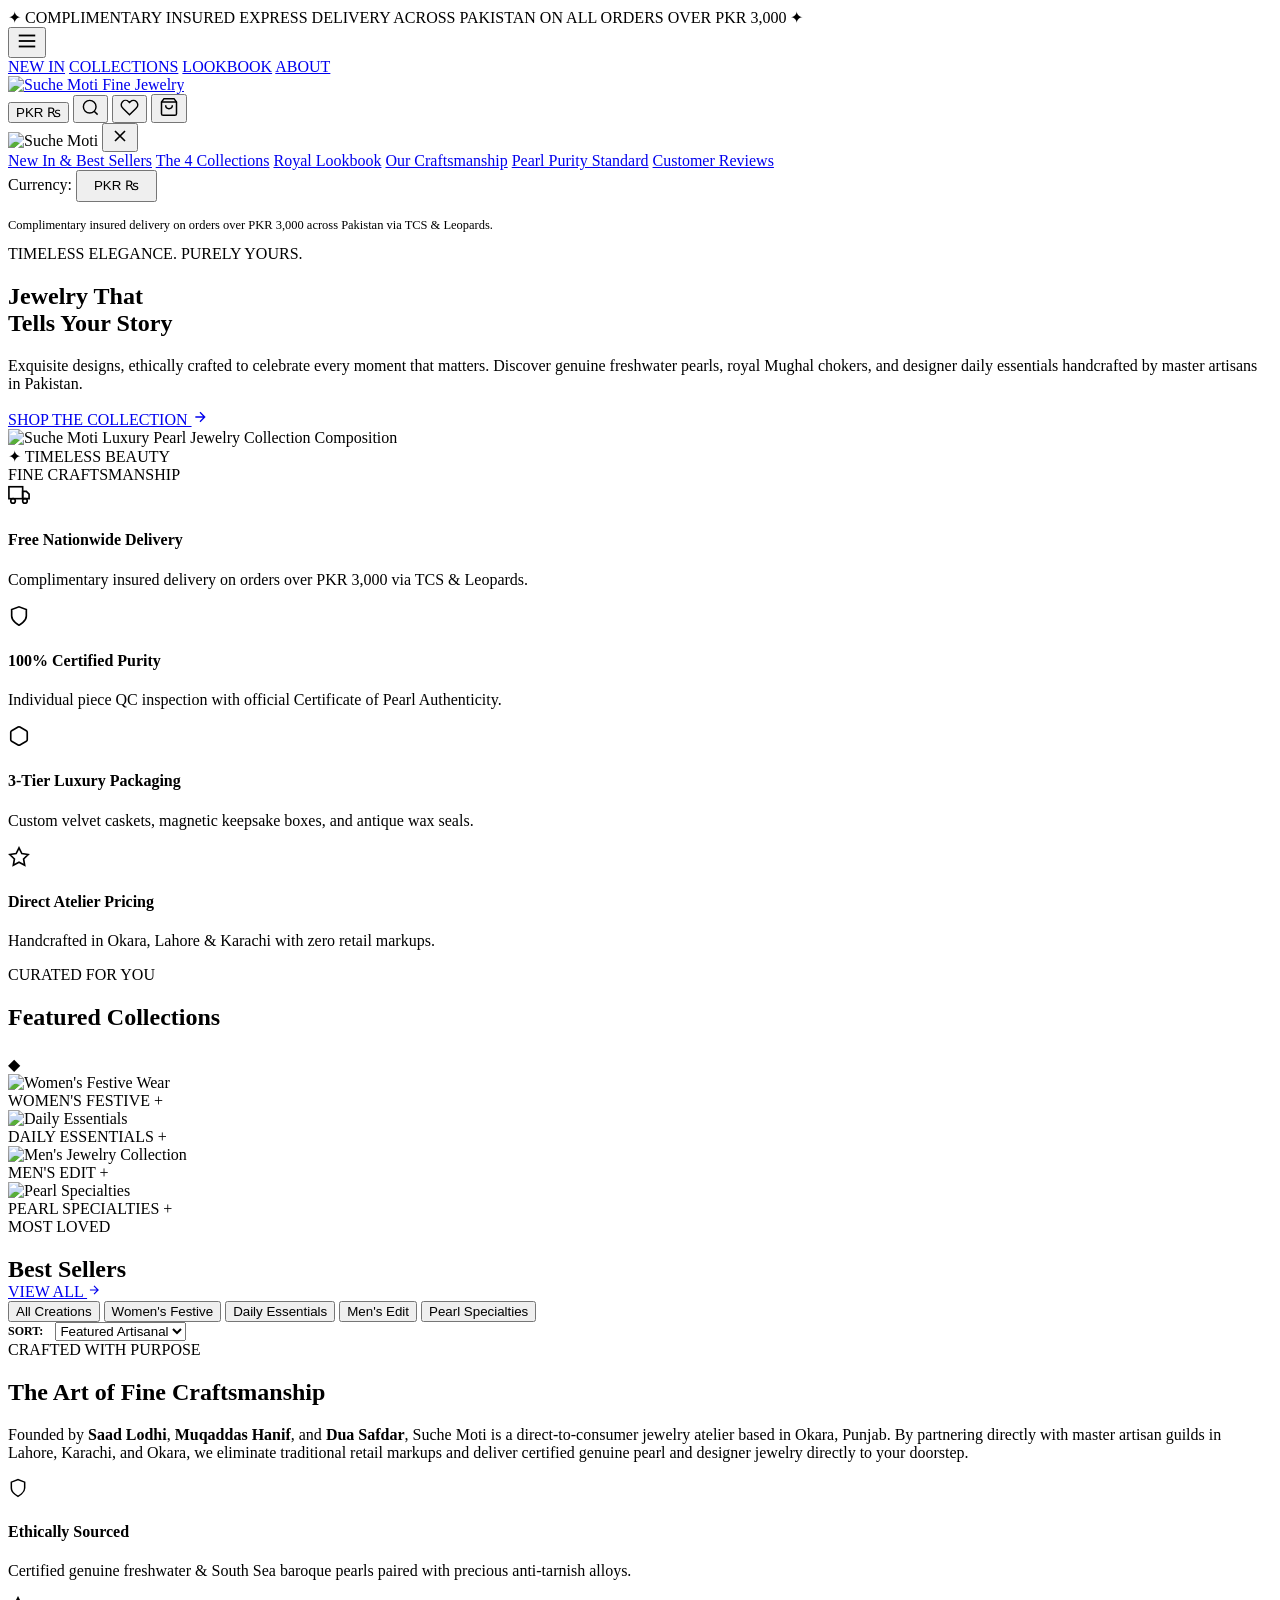
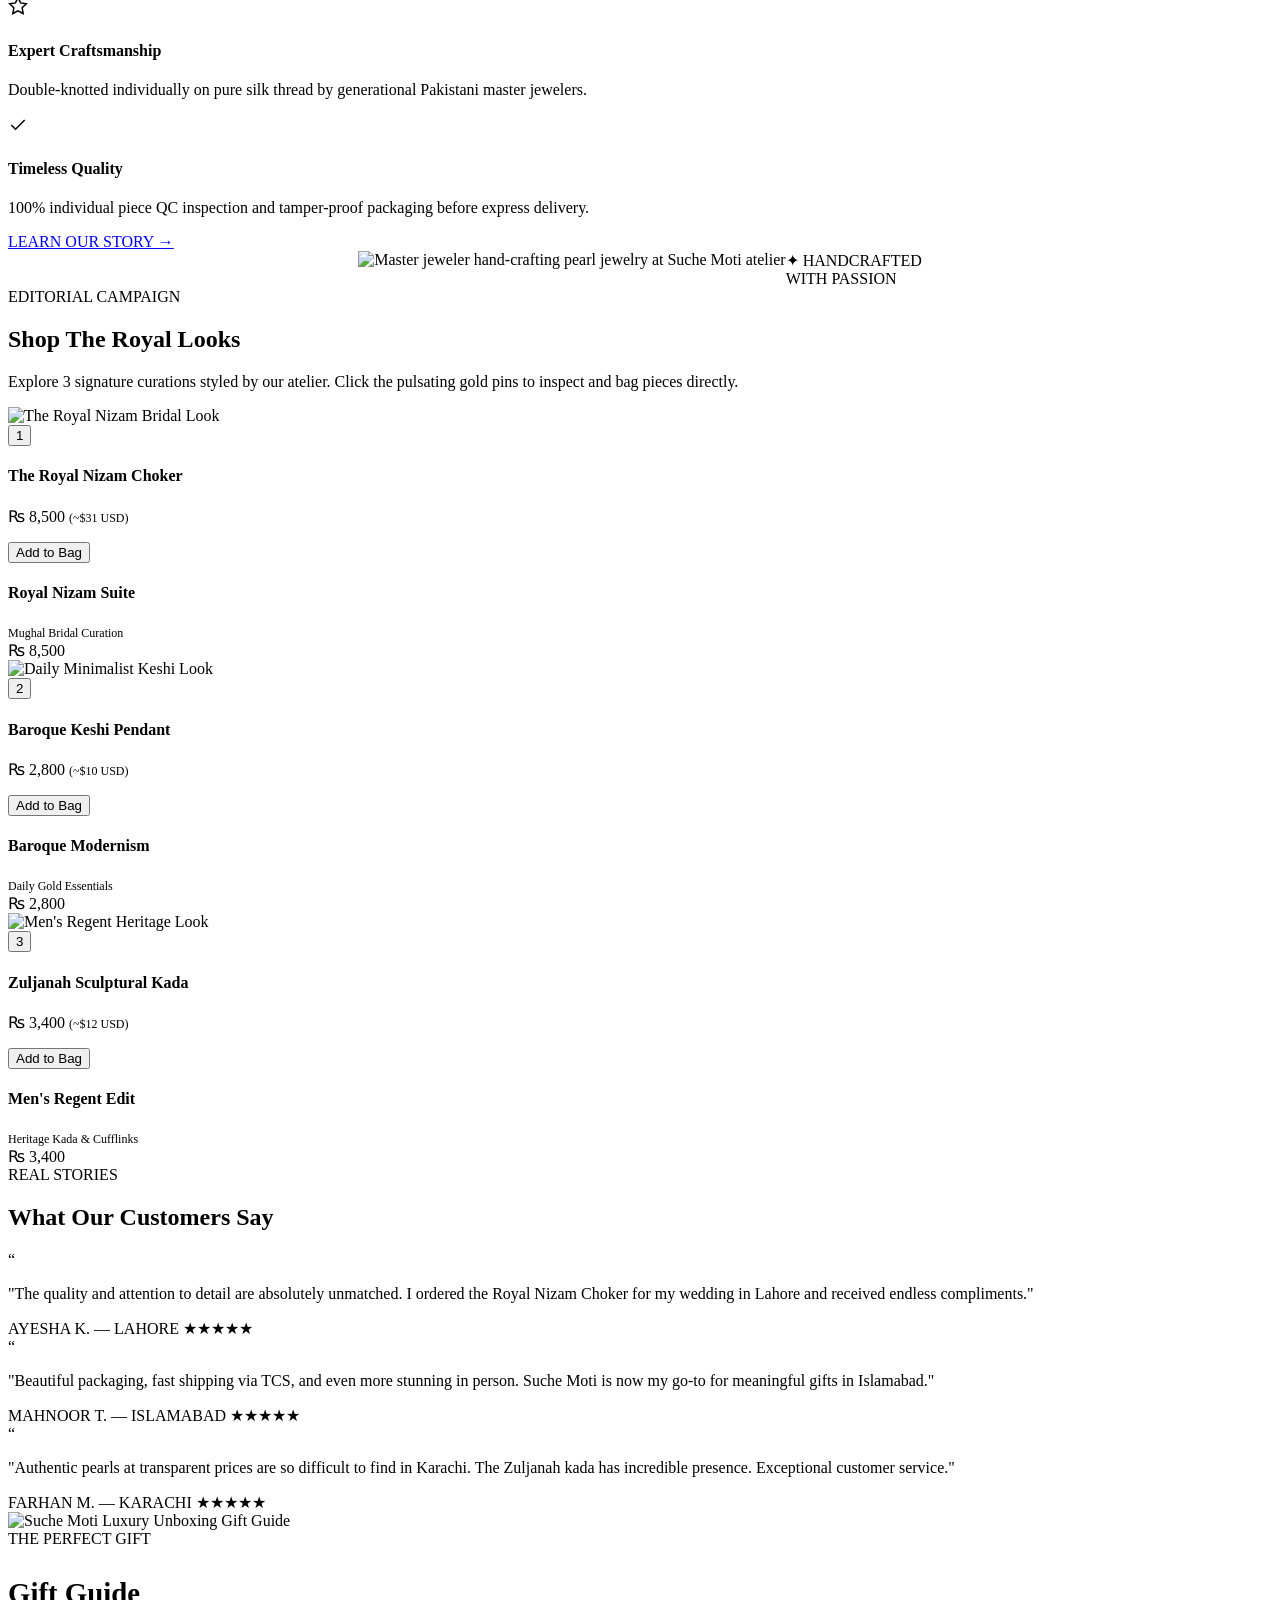
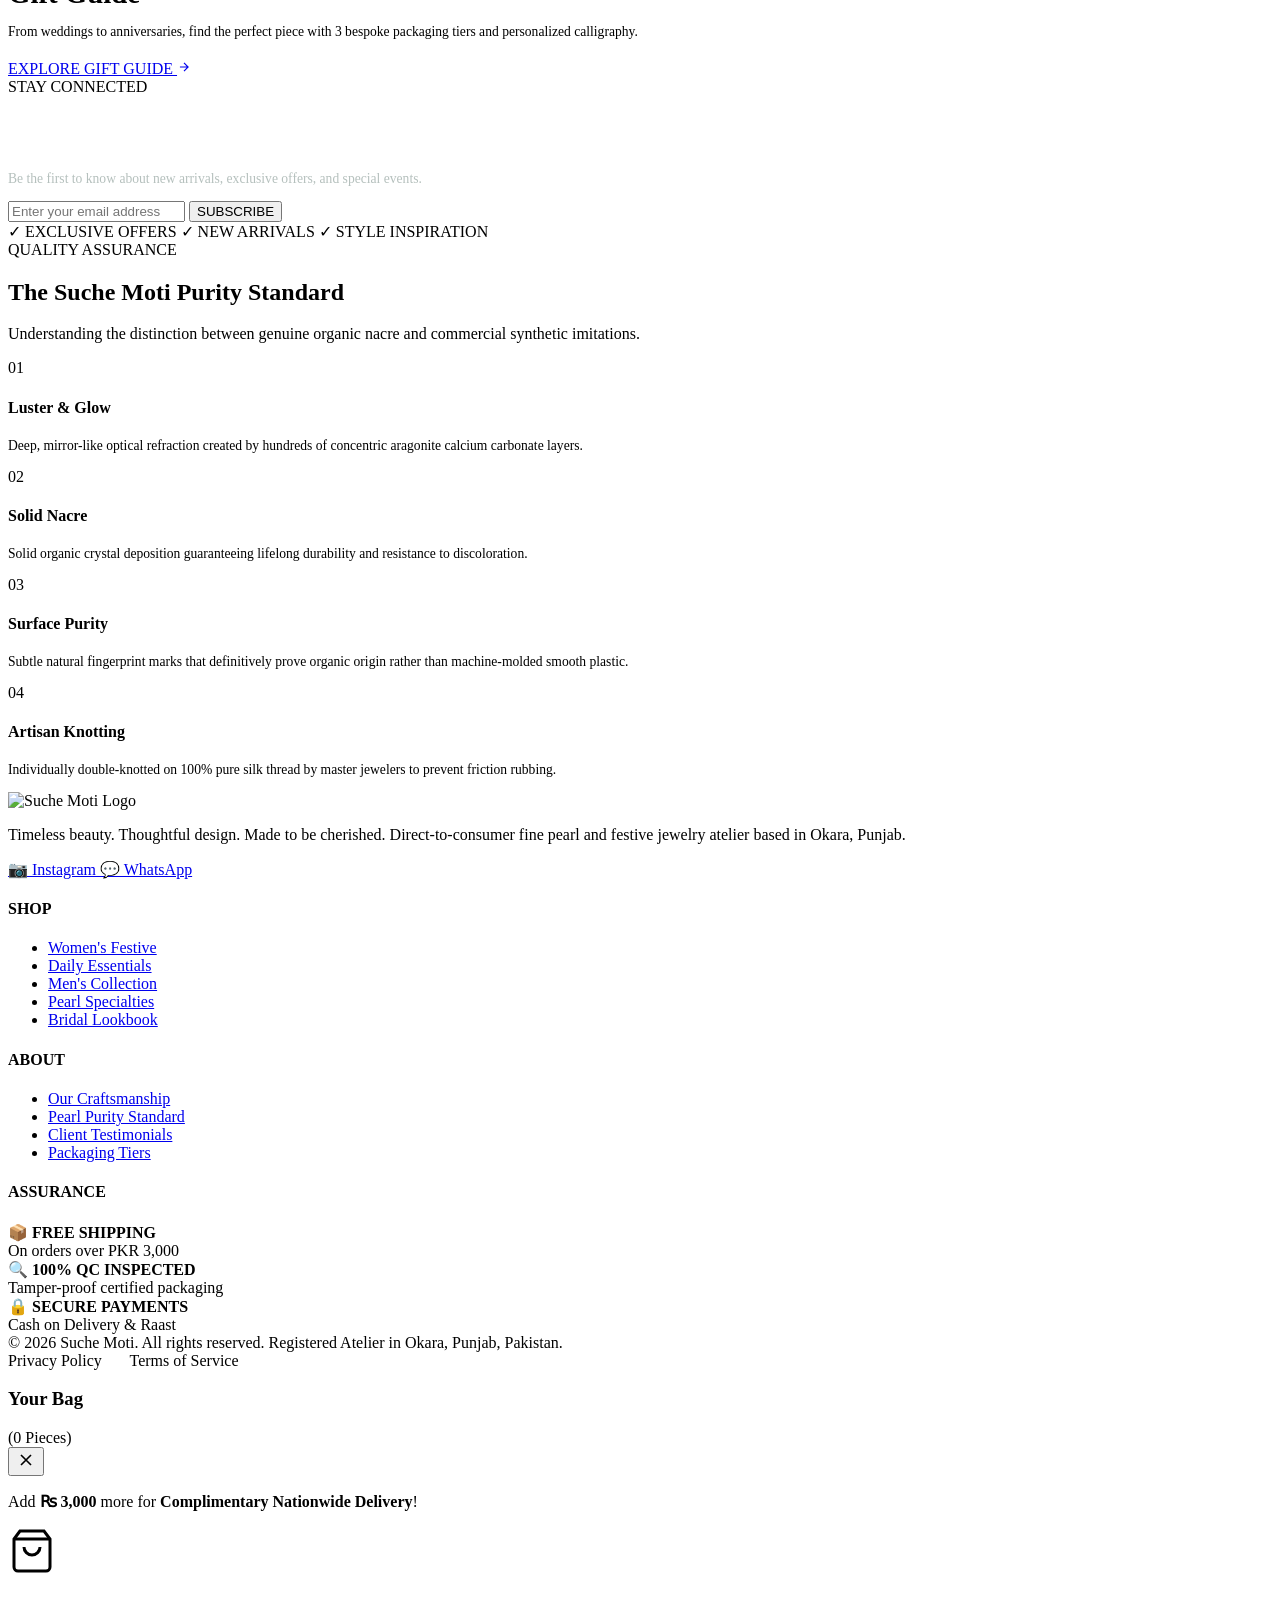
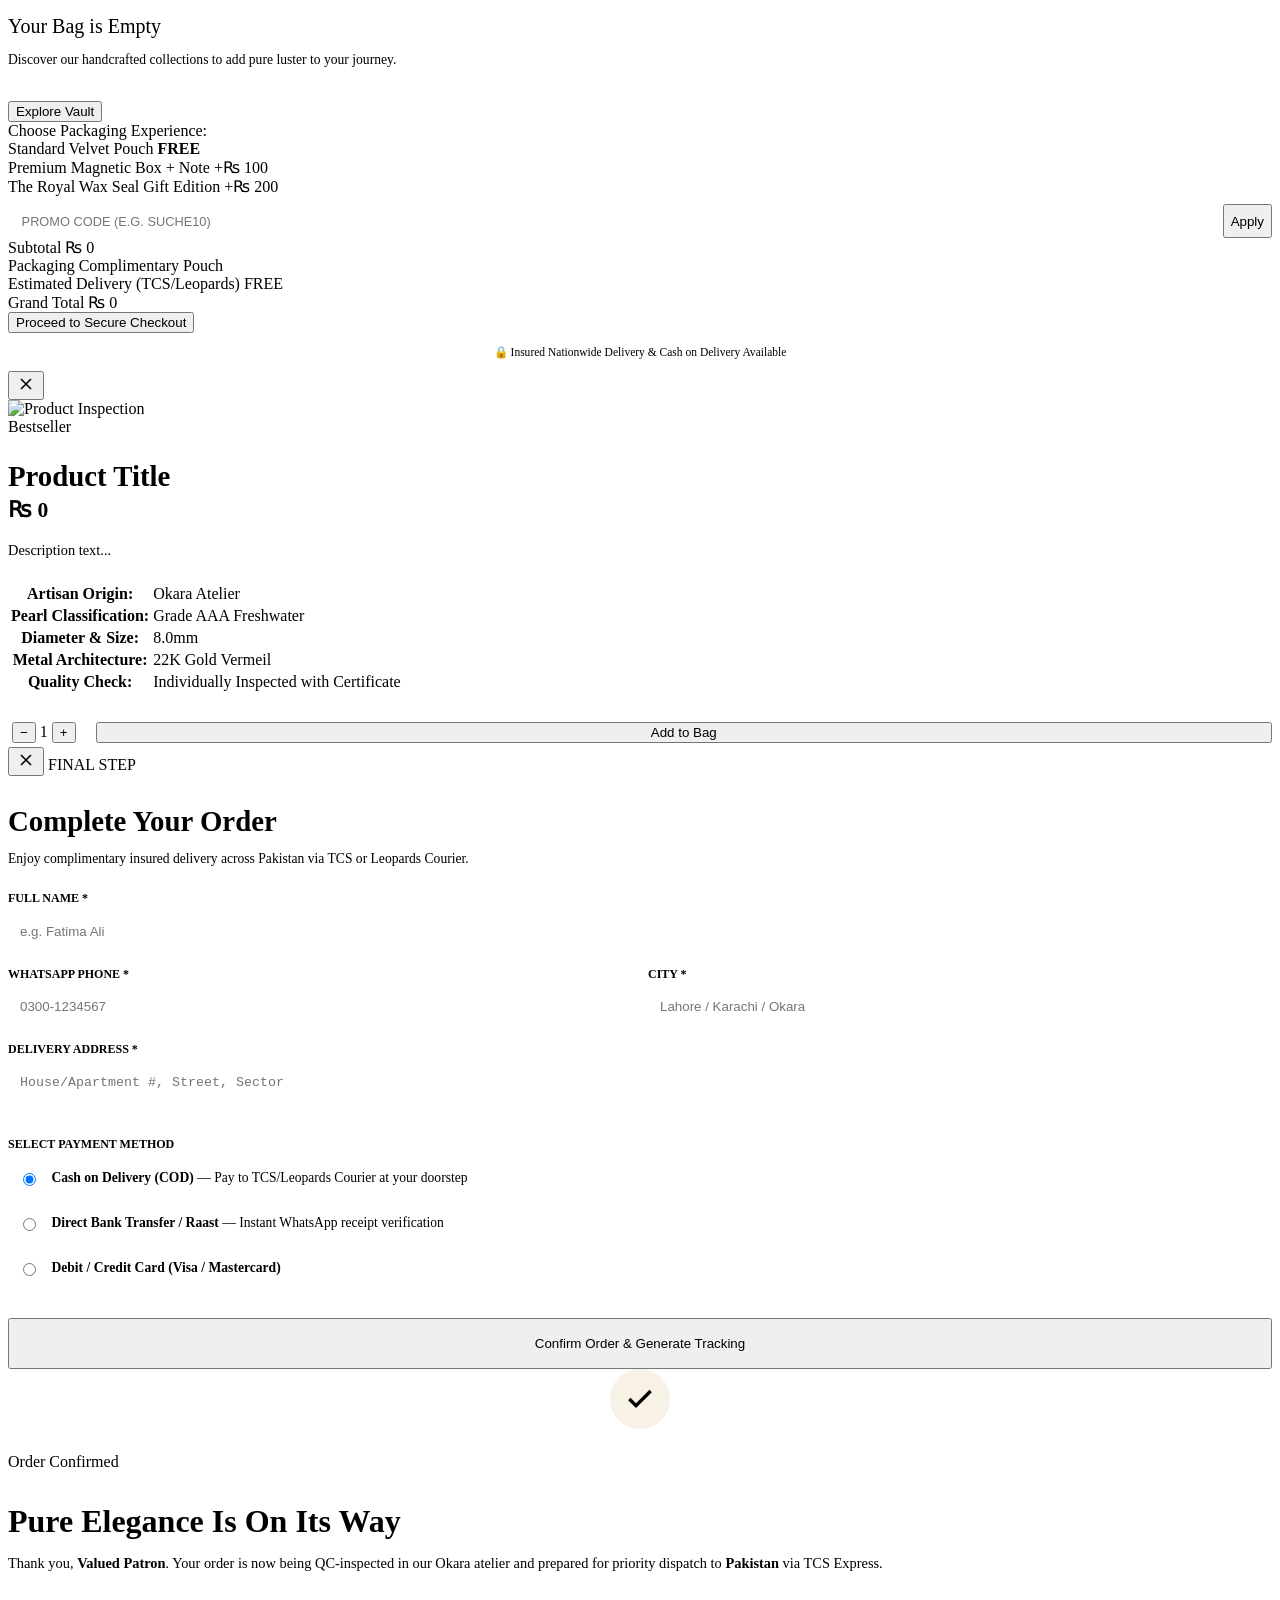
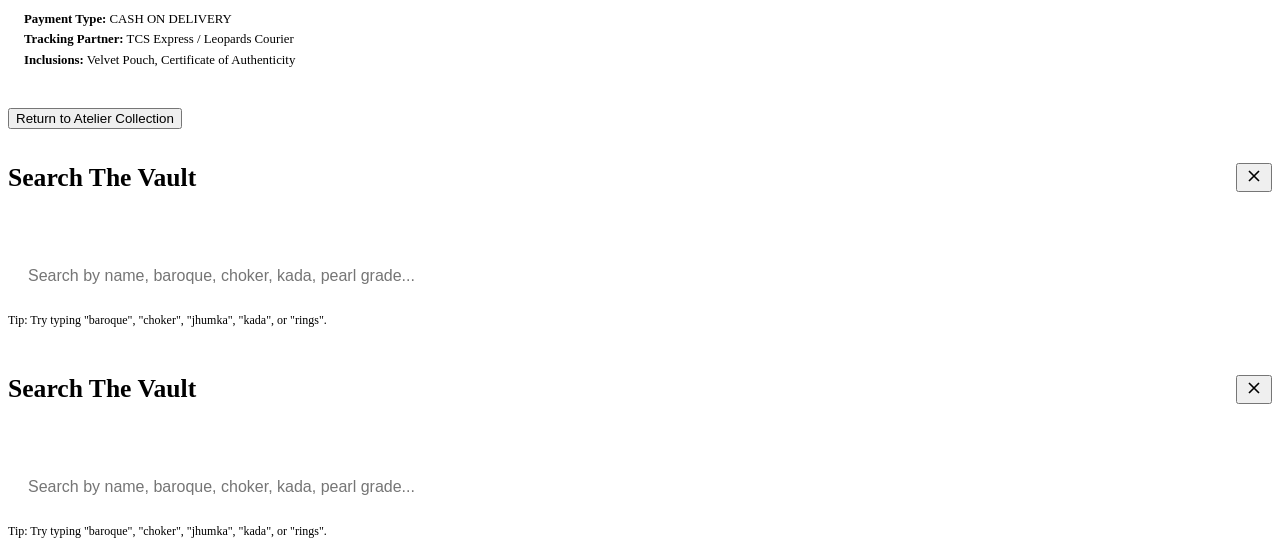
==== index.html @ 3fd2c54a "Add files via upload" ====
<!DOCTYPE html>
<html lang="en">
<head>
  <meta charset="UTF-8">
  <meta name="viewport" content="width=device-width, initial-scale=1.0">
  <title>Suche Moti — Timeless Elegance, Purely Yours | Luxury Pearl Jewelry Pakistan</title>
  
  <!-- SEO & Brand Metadata -->
  <meta name="description" content="Suche Moti is a premier Pakistani jewelry atelier bridging traditional artistry with modern digital luxury. Authentic baroque, freshwater, and South Sea pearls handcrafted in Okara, Lahore, and Karachi.">
  <meta name="keywords" content="Suche Moti, Pakistani jewelry, real pearls, freshwater pearl choker, baroque pearls, bridal jewelry Lahore, Karachi, Okara, men's kada, jhumkas">
  
  <!-- Open Graph Protocol -->
  <meta property="og:title" content="Suche Moti — Timeless Elegance, Purely Yours">
  <meta property="og:description" content="Authentic handcrafted pearl jewelry & festive wear from Pakistan. Discover royal chokers, baroque pendants, and bridal heirlooms.">
  <meta property="og:image" content="assets/images/hero.jpg">
  <meta property="og:type" content="website">

  <!-- Core Stylesheets (Version 3 Cache-Bust) -->
  <link rel="stylesheet" href="css/variables.css?v=3">
  <link rel="stylesheet" href="css/base.css?v=3">
  <link rel="stylesheet" href="css/animations.css?v=3">
  <link rel="stylesheet" href="css/components.css?v=3">
  <link rel="stylesheet" href="css/main.css?v=3">
</head>
<body>

  <!-- =========================================================================
       1. TOP ANNOUNCEMENT TICKER (Minimal & Centered, Matching Img 2)
       ========================================================================= -->
  <div class="top-ticker" role="region" aria-label="Announcement Bar">
    <div class="top-ticker-text">
      <span class="gold-bullet">✦</span>
      <span>COMPLIMENTARY INSURED EXPRESS DELIVERY ACROSS PAKISTAN ON ALL ORDERS OVER PKR 3,000</span>
      <span class="gold-bullet">✦</span>
    </div>
  </div>

  <!-- =========================================================================
       2. STICKY MINIMAL NAVIGATION (Matching Img 2 3-Column Centered Logo Layout)
       ========================================================================= -->
  <header class="site-header" id="site-header">
    <div class="container nav-container">
      
      <!-- Mobile Hamburger Button (Visible on mobile only) -->
      <button type="button" class="mobile-menu-toggle" id="mobile-menu-toggle" aria-label="Open Navigation Menu">
        <svg width="22" height="22" viewBox="0 0 24 24" fill="none" stroke="currentColor" stroke-width="2">
          <line x1="3" y1="6" x2="21" y2="6"/>
          <line x1="3" y1="12" x2="21" y2="12"/>
          <line x1="3" y1="18" x2="21" y2="18"/>
        </svg>
      </button>

      <!-- Left Navigation Links (Desktop) -->
      <nav class="nav-left-links" aria-label="Main Navigation">
        <a href="#bestsellers" class="nav-link">NEW IN</a>
        <a href="#featured-collections" class="nav-link">COLLECTIONS</a>
        <a href="#lookbook" class="nav-link">LOOKBOOK</a>
        <a href="#about-craftsmanship" class="nav-link">ABOUT</a>
      </nav>

      <!-- Center Official Brand Logo (From User Uploaded Asset) -->
      <a href="#hero" class="nav-center-logo" aria-label="Suche Moti Home">
        <img src="assets/images/logo-text.png" alt="Suche Moti Fine Jewelry" height="48">
      </a>

      <!-- Right Utility Actions -->
      <div class="nav-right-utilities">
        <!-- Currency Switcher Toggle -->
        <button type="button" class="currency-toggle-btn" id="currency-toggle" aria-label="Toggle currency">
          PKR ₨
        </button>

        <!-- Search Icon Trigger -->
        <button type="button" class="nav-icon-btn" id="search-trigger" aria-label="Search catalog">
          <svg width="19" height="19" viewBox="0 0 24 24" fill="none" stroke="currentColor" stroke-width="1.8">
            <circle cx="11" cy="11" r="8"/>
            <line x1="21" y1="21" x2="16.65" y2="16.65"/>
          </svg>
        </button>

        <!-- Wishlist Button -->
        <button type="button" class="nav-icon-btn" id="wishlist-nav-btn" aria-label="View Wishlist" onclick="document.getElementById('bestsellers').scrollIntoView();">
          <svg width="19" height="19" viewBox="0 0 24 24" fill="none" stroke="currentColor" stroke-width="1.8">
            <path d="M20.84 4.61a5.5 5.5 0 0 0-7.78 0L12 5.67l-1.06-1.06a5.5 5.5 0 0 0-7.78 7.78l1.06 1.06L12 21.23l7.78-7.78 1.06-1.06a5.5 5.5 0 0 0 0-7.78z"/>
          </svg>
          <span class="nav-badge-count wishlist-badge-count" style="display: none;">0</span>
        </button>

        <!-- Shopping Bag / Cart Drawer Button -->
        <button type="button" class="nav-icon-btn" data-action="open-cart" aria-label="Open Shopping Bag">
          <svg width="20" height="20" viewBox="0 0 24 24" fill="none" stroke="currentColor" stroke-width="1.8">
            <path d="M6 2L3 6v14a2 2 0 0 0 2 2h14a2 2 0 0 0 2-2V6l-3-4z"/>
            <line x1="3" y1="6" x2="21" y2="6"/>
            <path d="M16 10a4 4 0 0 1-8 0"/>
          </svg>
          <span class="nav-badge-count cart-badge-count" style="display: none;">0</span>
        </button>
      </div>

    </div>
  </header>

  <!-- Mobile Navigation Drawer -->
  <div class="mobile-nav-backdrop" id="mobile-nav-backdrop"></div>
  <aside class="mobile-nav-drawer" id="mobile-nav-drawer" role="dialog" aria-label="Navigation Menu">
    <div class="mobile-nav-header">
      <img src="assets/images/logo-text.png" alt="Suche Moti" height="34">
      <button type="button" class="mobile-nav-close" id="mobile-nav-close" aria-label="Close menu">
        <svg width="20" height="20" viewBox="0 0 24 24" fill="none" stroke="currentColor" stroke-width="2"><path d="M18 6L6 18M6 6l12 12"/></svg>
      </button>
    </div>
    <div class="mobile-nav-body">
      <nav class="mobile-nav-links">
        <a href="#bestsellers" class="mobile-link">New In & Best Sellers</a>
        <a href="#featured-collections" class="mobile-link">The 4 Collections</a>
        <a href="#lookbook" class="mobile-link">Royal Lookbook</a>
        <a href="#about-craftsmanship" class="mobile-link">Our Craftsmanship</a>
        <a href="#purity-guide" class="mobile-link">Pearl Purity Standard</a>
        <a href="#testimonials" class="mobile-link">Customer Reviews</a>
      </nav>
      <div class="mobile-nav-footer">
        <div class="mobile-currency-row">
          <span>Currency:</span>
          <button type="button" class="currency-toggle-btn" id="mobile-currency-btn" style="padding: 0.4rem 1rem;">PKR ₨</button>
        </div>
        <p style="font-size: 0.78rem; color: var(--color-slate-400); margin-top: 1rem;">
          Complimentary insured delivery on orders over PKR 3,000 across Pakistan via TCS & Leopards.
        </p>
      </div>
    </div>
  </aside>

  <!-- =========================================================================
       3. HAUTE COUTURE HERO SECTION (Matching Img 2 Layout Exactly)
       ========================================================================= -->
  <main id="main-content">
    <section class="hero-section" id="hero">
      <div class="hero-bg-curve"></div>
      <div class="container">
        <div class="hero-grid">
          
          <!-- Hero Left Column -->
          <div class="hero-content-col reveal-item">
            <span class="hero-eyebrow">TIMELESS ELEGANCE. PURELY YOURS.</span>
            <h1 class="hero-title">
              Jewelry That<br>
              <strong>Tells Your Story</strong>
            </h1>
            <p class="hero-desc">
              Exquisite designs, ethically crafted to celebrate every moment that matters. Discover genuine freshwater pearls, royal Mughal chokers, and designer daily essentials handcrafted by master artisans in Pakistan.
            </p>
            <div>
              <a href="#featured-collections" class="btn-hero-dark">
                SHOP THE COLLECTION
                <svg width="16" height="16" viewBox="0 0 24 24" fill="none" stroke="currentColor" stroke-width="2"><path d="M5 12h14M12 5l7 7-7 7"/></svg>
              </a>
            </div>
          </div>

          <!-- Hero Right Column: Arched Image Frame + Floating Seal Stamp (Matching Img 2) -->
          <div class="hero-media-wrap reveal-item">
            <div class="hero-arch-frame luster-sheen-target">
              <img src="assets/images/hero_jewelry.jpg" alt="Suche Moti Luxury Pearl Jewelry Collection Composition" fetchpriority="high">
            </div>

            <!-- Floating Stamp Seal -->
            <div class="hero-stamp-seal float-motion">
              <span class="seal-icon">✦</span>
              <span class="seal-text">TIMELESS BEAUTY<br>FINE CRAFTSMANSHIP</span>
            </div>
          </div>

        </div>
      </div>
    </section>

    <!-- =========================================================================
         4. BRAND TRUST & ASSURANCE MATRIX (Premium Boxed Cards as Requested in #2!)
         ========================================================================= -->
    <section class="trust-matrix-section" aria-label="Brand Guarantees">
      <div class="container">
        <div class="trust-boxes-grid">
          
          <div class="trust-box-card reveal-item">
            <div class="trust-box-icon-wrap">
              <svg width="22" height="22" viewBox="0 0 24 24" fill="none" stroke="currentColor" stroke-width="1.8"><rect x="1" y="3" width="15" height="13"/><polygon points="16 8 20 8 23 11 23 16 16 16 16 8"/><circle cx="5.5" cy="18.5" r="2.5"/><circle cx="18.5" cy="18.5" r="2.5"/></svg>
            </div>
            <div>
              <h4 class="trust-box-title">Free Nationwide Delivery</h4>
              <p class="trust-box-desc">Complimentary insured delivery on orders over PKR 3,000 via TCS & Leopards.</p>
            </div>
          </div>

          <div class="trust-box-card reveal-item">
            <div class="trust-box-icon-wrap">
              <svg width="22" height="22" viewBox="0 0 24 24" fill="none" stroke="currentColor" stroke-width="1.8"><path d="M12 22s8-4 8-10V5l-8-3-8 3v7c0 6 8 10 8 10z"/></svg>
            </div>
            <div>
              <h4 class="trust-box-title">100% Certified Purity</h4>
              <p class="trust-box-desc">Individual piece QC inspection with official Certificate of Pearl Authenticity.</p>
            </div>
          </div>

          <div class="trust-box-card reveal-item">
            <div class="trust-box-icon-wrap">
              <svg width="22" height="22" viewBox="0 0 24 24" fill="none" stroke="currentColor" stroke-width="1.8"><path d="M21 16V8a2 2 0 0 0-1-1.73l-7-4a2 2 0 0 0-2 0l-7 4A2 2 0 0 0 3 8v8a2 2 0 0 0 1 1.73l7 4a2 2 0 0 0 2 0l7-4A2 2 0 0 0 21 16z"/></svg>
            </div>
            <div>
              <h4 class="trust-box-title">3-Tier Luxury Packaging</h4>
              <p class="trust-box-desc">Custom velvet caskets, magnetic keepsake boxes, and antique wax seals.</p>
            </div>
          </div>

          <div class="trust-box-card reveal-item">
            <div class="trust-box-icon-wrap">
              <svg width="22" height="22" viewBox="0 0 24 24" fill="none" stroke="currentColor" stroke-width="1.8"><polygon points="12 2 15.09 8.26 22 9.27 17 14.14 18.18 21.02 12 17.77 5.82 21.02 7 14.14 2 9.27 8.91 8.26 12 2"/></svg>
            </div>
            <div>
              <h4 class="trust-box-title">Direct Atelier Pricing</h4>
              <p class="trust-box-desc">Handcrafted in Okara, Lahore & Karachi with zero retail markups.</p>
            </div>
          </div>

        </div>
      </div>
    </section>

    <!-- =========================================================================
         5. FEATURED COLLECTIONS (Matching Img 2 Arched Cards with Bottom Dark Pills)
         ========================================================================= -->
    <section class="featured-collections-section" id="featured-collections">
      <div class="container">
        
        <div class="section-header reveal-item" style="margin-bottom: 1.5rem;">
          <span class="section-eyebrow">CURATED FOR YOU</span>
          <h2 class="section-title">Featured Collections</h2>
        </div>

        <div class="section-diamond-divider">
          <span class="diamond-icon">◆</span>
        </div>

        <div class="arched-collections-grid">
          
          <!-- Collection 1: Women's Festive -->
          <div class="arched-collection-card reveal-item" onclick="document.querySelector('[data-category=\'festive\']')?.click(); document.getElementById('bestsellers').scrollIntoView();">
            <div class="arched-card-media luster-sheen-target">
              <img src="assets/images/collection_festive.jpg" alt="Women's Festive Wear" loading="lazy">
            </div>
            <div class="arched-card-label-bar">
              <span>WOMEN'S FESTIVE</span>
              <span>+</span>
            </div>
          </div>

          <!-- Collection 2: Daily Essentials -->
          <div class="arched-collection-card reveal-item" onclick="document.querySelector('[data-category=\'daily\']')?.click(); document.getElementById('bestsellers').scrollIntoView();">
            <div class="arched-card-media luster-sheen-target">
              <img src="assets/images/collection_daily.jpg" alt="Daily Essentials" loading="lazy">
            </div>
            <div class="arched-card-label-bar">
              <span>DAILY ESSENTIALS</span>
              <span>+</span>
            </div>
          </div>

          <!-- Collection 3: Men's Collection -->
          <div class="arched-collection-card reveal-item" onclick="document.querySelector('[data-category=\'mens\']')?.click(); document.getElementById('bestsellers').scrollIntoView();">
            <div class="arched-card-media luster-sheen-target">
              <img src="assets/images/collection_mens.jpg" alt="Men's Jewelry Collection" loading="lazy">
            </div>
            <div class="arched-card-label-bar">
              <span>MEN'S EDIT</span>
              <span>+</span>
            </div>
          </div>

          <!-- Collection 4: Pearl Specialties -->
          <div class="arched-collection-card reveal-item" onclick="document.querySelector('[data-category=\'pearls\']')?.click(); document.getElementById('bestsellers').scrollIntoView();">
            <div class="arched-card-media luster-sheen-target">
              <img src="assets/images/collection_pearls.jpg" alt="Pearl Specialties" loading="lazy">
            </div>
            <div class="arched-card-label-bar">
              <span>PEARL SPECIALTIES</span>
              <span>+</span>
            </div>
          </div>

        </div>

      </div>
    </section>

    <!-- =========================================================================
         6. BEST SELLERS / PRODUCT CATALOG (3 IN A ROW AS REQUESTED IN DIRECTIVE #1)
         ========================================================================= -->
    <section class="bestsellers-section" id="bestsellers">
      <div class="container">
        
        <div class="bestsellers-header-row reveal-item">
          <div>
            <span class="section-eyebrow" style="margin-bottom: 0.35rem;">MOST LOVED</span>
            <h2 class="section-title" style="margin-bottom: 0;">Best Sellers</h2>
          </div>
          <a href="#bestsellers" class="view-all-link" onclick="document.querySelector('[data-category=\'all\']')?.click();">
            VIEW ALL
            <svg width="14" height="14" viewBox="0 0 24 24" fill="none" stroke="currentColor" stroke-width="2"><path d="M5 12h14M12 5l7 7-7 7"/></svg>
          </a>
        </div>

        <!-- Filter Pills Bar & Sorting -->
        <div class="catalog-controls reveal-item">
          <div class="filter-pills" role="tablist" aria-label="Product categories">
            <button type="button" class="filter-pill active" data-category="all" role="tab">All Creations</button>
            <button type="button" class="filter-pill" data-category="festive" role="tab">Women's Festive</button>
            <button type="button" class="filter-pill" data-category="daily" role="tab">Daily Essentials</button>
            <button type="button" class="filter-pill" data-category="mens" role="tab">Men's Edit</button>
            <button type="button" class="filter-pill" data-category="pearls" role="tab">Pearl Specialties</button>
          </div>

          <div style="display: flex; align-items: center; gap: 0.75rem;">
            <label for="catalog-sort" style="font-size: 0.75rem; text-transform: uppercase; font-weight: 600; color: var(--color-slate-400);">Sort:</label>
            <select id="catalog-sort" class="sort-select" aria-label="Sort products">
              <option value="featured">Featured Artisanal</option>
              <option value="price-low">Price: Low to High</option>
              <option value="price-high">Price: High to Low</option>
              <option value="new">Newest Additions</option>
            </select>
          </div>
        </div>

        <!-- Products Grid (3 IN A ROW - Small & Perfectly Proportioned via js/app.js) -->
        <div class="products-grid" id="products-grid">
          <!-- Injected via JavaScript -->
        </div>

      </div>
    </section>

    <!-- =========================================================================
         7. THE ART OF FINE CRAFTSMANSHIP / ABOUT SECTION (POINTS IN PREMIUM BOXES AS IN #2!)
         ========================================================================= -->
    <section class="craftsmanship-section" id="about-craftsmanship">
      <div class="container">
        
        <div class="craftsmanship-grid">
          
          <!-- Left Column: Story & 3 Points in Luxury Boxed Cards -->
          <div class="reveal-item">
            <span class="craftsmanship-eyebrow">CRAFTED WITH PURPOSE</span>
            <h2 class="craftsmanship-title">The Art of Fine Craftsmanship</h2>
            <p class="craftsmanship-desc">
              Founded by <strong>Saad Lodhi</strong>, <strong>Muqaddas Hanif</strong>, and <strong>Dua Safdar</strong>, Suche Moti is a direct-to-consumer jewelry atelier based in Okara, Punjab. By partnering directly with master artisan guilds in Lahore, Karachi, and Okara, we eliminate traditional retail markups and deliver certified genuine pearl and designer jewelry directly to your doorstep.
            </p>

            <!-- 3 POINTS IN PREMIUM BOXED CARDS -->
            <div class="craftsmanship-boxes-row">
              <div class="craftsmanship-box-card">
                <div class="craftsmanship-box-icon">
                  <svg width="20" height="20" viewBox="0 0 24 24" fill="none" stroke="currentColor" stroke-width="1.8"><path d="M12 22s8-4 8-10V5l-8-3-8 3v7c0 6 8 10 8 10z"/></svg>
                </div>
                <h4 class="craftsmanship-box-title">Ethically Sourced</h4>
                <p class="craftsmanship-box-desc">Certified genuine freshwater & South Sea baroque pearls paired with precious anti-tarnish alloys.</p>
              </div>

              <div class="craftsmanship-box-card">
                <div class="craftsmanship-box-icon">
                  <svg width="20" height="20" viewBox="0 0 24 24" fill="none" stroke="currentColor" stroke-width="1.8"><polygon points="12 2 15.09 8.26 22 9.27 17 14.14 18.18 21.02 12 17.77 5.82 21.02 7 14.14 2 9.27 8.91 8.26 12 2"/></svg>
                </div>
                <h4 class="craftsmanship-box-title">Expert Craftsmanship</h4>
                <p class="craftsmanship-box-desc">Double-knotted individually on pure silk thread by generational Pakistani master jewelers.</p>
              </div>

              <div class="craftsmanship-box-card">
                <div class="craftsmanship-box-icon">
                  <svg width="20" height="20" viewBox="0 0 24 24" fill="none" stroke="currentColor" stroke-width="1.8"><polyline points="20 6 9 17 4 12"/></svg>
                </div>
                <h4 class="craftsmanship-box-title">Timeless Quality</h4>
                <p class="craftsmanship-box-desc">100% individual piece QC inspection and tamper-proof packaging before express delivery.</p>
              </div>
            </div>

            <a href="#purity-guide" class="btn btn-gold btn-sm">LEARN OUR STORY &rarr;</a>
          </div>

          <!-- Right Column: Circular Artisan Photo Frame + Seal Stamp (Matching Img 2) -->
          <div class="reveal-item" style="position: relative; display: flex; justify-content: center;">
            <div class="craftsmanship-media-frame">
              <img src="assets/images/collection_pearls.jpg" alt="Master jeweler hand-crafting pearl jewelry at Suche Moti atelier">
            </div>

            <div class="craftsmanship-seal-stamp float-motion">
              <span>✦</span>
              <span>HANDCRAFTED<br>WITH PASSION</span>
            </div>
          </div>

        </div>

      </div>
    </section>

    <!-- =========================================================================
         8. INTERACTIVE LOOKBOOK (3 IMAGES IN A ROW SMALL AS REQUESTED IN #1!)
         ========================================================================= -->
    <section class="lookbook-section" id="lookbook">
      <div class="container">
        
        <div class="section-header reveal-item">
          <span class="section-eyebrow">EDITORIAL CAMPAIGN</span>
          <h2 class="section-title">Shop The Royal Looks</h2>
          <p class="section-description">
            Explore 3 signature curations styled by our atelier. Click the pulsating gold pins to inspect and bag pieces directly.
          </p>
        </div>

        <!-- 3 In a Row Lookbook Cards Grid -->
        <div class="lookbook-3col-grid reveal-item">
          
          <!-- Look 1: Royal Bridal -->
          <div class="lookbook-card">
            <div class="lookbook-media-wrap luster-sheen-target">
              <img src="assets/images/lookbook.jpg" alt="The Royal Nizam Bridal Look" loading="lazy">
              <!-- Hotspot Pin -->
              <div class="hotspot-node" style="top: 45%; left: 49%;">
                <button type="button" class="hotspot-pin" aria-label="Inspect Royal Nizam Choker">1</button>
                <div class="hotspot-card">
                  <h4 class="hotspot-card-title">The Royal Nizam Choker</h4>
                  <p class="hotspot-card-price">₨ 8,500 <span style="font-size: 0.75rem; color: var(--color-slate-400);">(~$31 USD)</span></p>
                  <button type="button" class="btn btn-obsidian btn-sm hotspot-add-btn" data-product-id="sm-001">Add to Bag</button>
                </div>
              </div>
            </div>
            <div class="lookbook-card-footer">
              <div>
                <h4 class="lookbook-look-title">Royal Nizam Suite</h4>
                <span style="font-size: 0.75rem; color: var(--color-slate-400);">Mughal Bridal Curation</span>
              </div>
              <span class="lookbook-look-price">₨ 8,500</span>
            </div>
          </div>

          <!-- Look 2: Daily Keshi Modernism -->
          <div class="lookbook-card">
            <div class="lookbook-media-wrap luster-sheen-target">
              <img src="assets/images/collection_daily.jpg" alt="Daily Minimalist Keshi Look" loading="lazy">
              <!-- Hotspot Pin -->
              <div class="hotspot-node" style="top: 55%; left: 40%;">
                <button type="button" class="hotspot-pin" aria-label="Inspect Baroque Keshi Pendant">2</button>
                <div class="hotspot-card">
                  <h4 class="hotspot-card-title">Baroque Keshi Pendant</h4>
                  <p class="hotspot-card-price">₨ 2,800 <span style="font-size: 0.75rem; color: var(--color-slate-400);">(~$10 USD)</span></p>
                  <button type="button" class="btn btn-obsidian btn-sm hotspot-add-btn" data-product-id="sm-002">Add to Bag</button>
                </div>
              </div>
            </div>
            <div class="lookbook-card-footer">
              <div>
                <h4 class="lookbook-look-title">Baroque Modernism</h4>
                <span style="font-size: 0.75rem; color: var(--color-slate-400);">Daily Gold Essentials</span>
              </div>
              <span class="lookbook-look-price">₨ 2,800</span>
            </div>
          </div>

          <!-- Look 3: Men's Regent Heritage -->
          <div class="lookbook-card">
            <div class="lookbook-media-wrap luster-sheen-target">
              <img src="assets/images/collection_mens.jpg" alt="Men's Regent Heritage Look" loading="lazy">
              <!-- Hotspot Pin -->
              <div class="hotspot-node" style="top: 48%; left: 32%;">
                <button type="button" class="hotspot-pin" aria-label="Inspect Zuljanah Kada">3</button>
                <div class="hotspot-card">
                  <h4 class="hotspot-card-title">Zuljanah Sculptural Kada</h4>
                  <p class="hotspot-card-price">₨ 3,400 <span style="font-size: 0.75rem; color: var(--color-slate-400);">(~$12 USD)</span></p>
                  <button type="button" class="btn btn-obsidian btn-sm hotspot-add-btn" data-product-id="sm-004">Add to Bag</button>
                </div>
              </div>
            </div>
            <div class="lookbook-card-footer">
              <div>
                <h4 class="lookbook-look-title">Men's Regent Edit</h4>
                <span style="font-size: 0.75rem; color: var(--color-slate-400);">Heritage Kada & Cufflinks</span>
              </div>
              <span class="lookbook-look-price">₨ 3,400</span>
            </div>
          </div>

        </div>

      </div>
    </section>

    <!-- =========================================================================
         9. WHAT OUR CUSTOMERS SAY (Matching Img 2 3-Card Carousel)
         ========================================================================= -->
    <section class="testimonials-section" id="testimonials">
      <div class="container">
        
        <div class="section-header reveal-item">
          <span class="section-eyebrow">REAL STORIES</span>
          <h2 class="section-title">What Our Customers Say</h2>
        </div>

        <div class="testimonials-grid">
          
          <div class="testimonial-quote-card reveal-item">
            <div class="quote-mark">“</div>
            <p class="quote-text">
              "The quality and attention to detail are absolutely unmatched. I ordered the Royal Nizam Choker for my wedding in Lahore and received endless compliments."
            </p>
            <div class="reviewer-meta">
              <span class="reviewer-name">AYESHA K. — LAHORE</span>
              <span class="stars-gold">★★★★★</span>
            </div>
          </div>

          <div class="testimonial-quote-card reveal-item">
            <div class="quote-mark">“</div>
            <p class="quote-text">
              "Beautiful packaging, fast shipping via TCS, and even more stunning in person. Suche Moti is now my go-to for meaningful gifts in Islamabad."
            </p>
            <div class="reviewer-meta">
              <span class="reviewer-name">MAHNOOR T. — ISLAMABAD</span>
              <span class="stars-gold">★★★★★</span>
            </div>
          </div>

          <div class="testimonial-quote-card reveal-item">
            <div class="quote-mark">“</div>
            <p class="quote-text">
              "Authentic pearls at transparent prices are so difficult to find in Karachi. The Zuljanah kada has incredible presence. Exceptional customer service."
            </p>
            <div class="reviewer-meta">
              <span class="reviewer-name">FARHAN M. — KARACHI</span>
              <span class="stars-gold">★★★★★</span>
            </div>
          </div>

        </div>

      </div>
    </section>

    <!-- =========================================================================
         10. DUAL BANNER: GIFT GUIDE & JOIN OUR COMMUNITY (Matching Img 2)
         ========================================================================= -->
    <section class="split-banner-section">
      <div class="container">
        
        <div class="split-banner-grid">
          
          <!-- Left: Gift Guide -->
          <div class="banner-gift-guide reveal-item">
            <div class="gift-guide-media">
              <img src="assets/images/packaging.jpg" alt="Suche Moti Luxury Unboxing Gift Guide" loading="lazy">
            </div>
            <div>
              <span class="section-eyebrow" style="color: var(--color-gold-600); margin-bottom: 0.5rem;">THE PERFECT GIFT</span>
              <h3 style="font-family: var(--font-serif); font-size: 1.8rem; margin-bottom: 0.75rem;">Gift Guide</h3>
              <p style="font-size: 0.85rem; color: var(--color-slate-600); margin-bottom: 1.25rem;">
                From weddings to anniversaries, find the perfect piece with 3 bespoke packaging tiers and personalized calligraphy.
              </p>
              <a href="#bestsellers" class="view-all-link" onclick="CartSystem.openDrawer();">
                EXPLORE GIFT GUIDE
                <svg width="14" height="14" viewBox="0 0 24 24" fill="none" stroke="currentColor" stroke-width="2"><path d="M5 12h14M12 5l7 7-7 7"/></svg>
              </a>
            </div>
          </div>

          <!-- Right: Join Our Community -->
          <div class="banner-community reveal-item">
            <span class="craftsmanship-eyebrow" style="margin-bottom: 0.5rem;">STAY CONNECTED</span>
            <h3 style="font-family: var(--font-serif); font-size: 1.8rem; margin-bottom: 0.5rem; color: #ffffff;">Join Our Community</h3>
            <p style="font-size: 0.85rem; color: #b5c0bd;">
              Be the first to know about new arrivals, exclusive offers, and special events.
            </p>
            
            <form class="community-input-wrap" id="community-form">
              <input type="email" placeholder="Enter your email address" class="community-input" required aria-label="Email address">
              <button type="submit" class="btn-community-submit">SUBSCRIBE</button>
            </form>

            <div class="community-perks-row">
              <span>✓ EXCLUSIVE OFFERS</span>
              <span>✓ NEW ARRIVALS</span>
              <span>✓ STYLE INSPIRATION</span>
            </div>
          </div>

        </div>

      </div>
    </section>

    <!-- =========================================================================
         11. THE PEARL PURITY GUIDE (4 BOXED PILLARS AS IN DIRECTIVE #2!)
         ========================================================================= -->
    <section class="purity-guide-section" id="purity-guide">
      <div class="container">
        
        <div class="section-header reveal-item">
          <span class="section-eyebrow">QUALITY ASSURANCE</span>
          <h2 class="section-title">The Suche Moti Purity Standard</h2>
          <p class="section-description">
            Understanding the distinction between genuine organic nacre and commercial synthetic imitations.
          </p>
        </div>

        <div class="pillars-grid reveal-item">
          <div class="pillar-card">
            <div class="pillar-number">01</div>
            <h4 class="pillar-title">Luster & Glow</h4>
            <p style="font-size: 0.85rem; color: var(--color-slate-600);">Deep, mirror-like optical refraction created by hundreds of concentric aragonite calcium carbonate layers.</p>
          </div>

          <div class="pillar-card">
            <div class="pillar-number">02</div>
            <h4 class="pillar-title">Solid Nacre</h4>
            <p style="font-size: 0.85rem; color: var(--color-slate-600);">Solid organic crystal deposition guaranteeing lifelong durability and resistance to discoloration.</p>
          </div>

          <div class="pillar-card">
            <div class="pillar-number">03</div>
            <h4 class="pillar-title">Surface Purity</h4>
            <p style="font-size: 0.85rem; color: var(--color-slate-600);">Subtle natural fingerprint marks that definitively prove organic origin rather than machine-molded smooth plastic.</p>
          </div>

          <div class="pillar-card">
            <div class="pillar-number">04</div>
            <h4 class="pillar-title">Artisan Knotting</h4>
            <p style="font-size: 0.85rem; color: var(--color-slate-600);">Individually double-knotted on 100% pure silk thread by master jewelers to prevent friction rubbing.</p>
          </div>
        </div>

      </div>
    </section>

  </main>

  <!-- =========================================================================
       12. LUXURY PROFESSIONAL FOOTER (Matching Img 2 Standard)
       ========================================================================= -->
  <footer class="site-footer">
    <div class="container">
      
      <div class="footer-top-grid">
        
        <!-- Column 1: Brand Info & Socials -->
        <div>
          <img src="assets/images/logo-text.png" alt="Suche Moti Logo" class="footer-brand-logo">
          <p class="footer-brand-tagline">
            Timeless beauty. Thoughtful design. Made to be cherished. Direct-to-consumer fine pearl and festive jewelry atelier based in Okara, Punjab.
          </p>
          <div class="footer-social-links">
            <a href="https://www.instagram.com/suche.moti1/" target="_blank" rel="noopener noreferrer">
              <span>📷</span> Instagram
            </a>
            <a href="https://wa.me/923000000000" target="_blank" rel="noopener noreferrer">
              <span>💬</span> WhatsApp
            </a>
          </div>
        </div>

        <!-- Column 2: Shop Links -->
        <div>
          <h4 class="footer-heading">SHOP</h4>
          <ul class="footer-links-list">
            <li><a href="#bestsellers" onclick="document.querySelector('[data-category=\'festive\']')?.click();">Women's Festive</a></li>
            <li><a href="#bestsellers" onclick="document.querySelector('[data-category=\'daily\']')?.click();">Daily Essentials</a></li>
            <li><a href="#bestsellers" onclick="document.querySelector('[data-category=\'mens\']')?.click();">Men's Collection</a></li>
            <li><a href="#bestsellers" onclick="document.querySelector('[data-category=\'pearls\']')?.click();">Pearl Specialties</a></li>
            <li><a href="#lookbook">Bridal Lookbook</a></li>
          </ul>
        </div>

        <!-- Column 3: About & Craftsmanship -->
        <div>
          <h4 class="footer-heading">ABOUT</h4>
          <ul class="footer-links-list">
            <li><a href="#about-craftsmanship">Our Craftsmanship</a></li>
            <li><a href="#purity-guide">Pearl Purity Standard</a></li>
            <li><a href="#testimonials">Client Testimonials</a></li>
            <li><a href="#bestsellers">Packaging Tiers</a></li>
          </ul>
        </div>

        <!-- Column 4: Assurances & Logistics -->
        <div>
          <h4 class="footer-heading">ASSURANCE</h4>
          <div class="footer-assurances">
            <div class="assurance-item">
              <span class="assurance-icon">📦</span>
              <span><strong>FREE SHIPPING</strong><br>On orders over PKR 3,000</span>
            </div>
            <div class="assurance-item">
              <span class="assurance-icon">🔍</span>
              <span><strong>100% QC INSPECTED</strong><br>Tamper-proof certified packaging</span>
            </div>
            <div class="assurance-item">
              <span class="assurance-icon">🔒</span>
              <span><strong>SECURE PAYMENTS</strong><br>Cash on Delivery & Raast</span>
            </div>
          </div>
        </div>

      </div>

      <!-- Footer Bottom Bar -->
      <div class="footer-bottom-bar">
        <div>
          &copy; 2026 Suche Moti. All rights reserved. Registered Atelier in Okara, Punjab, Pakistan.
        </div>
        <div>
          <a href="#" style="color: inherit; text-decoration: none; margin-right: 1.5rem;">Privacy Policy</a>
          <a href="#" style="color: inherit; text-decoration: none;">Terms of Service</a>
        </div>
      </div>

    </div>
  </footer>

  <!-- =========================================================================
       13. SLIDE-OUT LUXURY BAG / CART DRAWER
       ========================================================================= -->
  <div class="drawer-backdrop" id="drawer-backdrop"></div>
  
  <aside class="cart-drawer" id="cart-drawer" role="dialog" aria-label="Shopping Bag">
    <div class="cart-header">
      <div class="cart-title-wrap">
        <h3 class="cart-title">Your Bag</h3>
        <span class="cart-count-pill" id="cart-header-count">(0 Pieces)</span>
      </div>
      <button type="button" class="drawer-close-btn" data-action="close-cart" aria-label="Close Bag">
        <svg width="20" height="20" viewBox="0 0 24 24" fill="none" stroke="currentColor" stroke-width="2"><path d="M18 6L6 18M6 6l12 12"/></svg>
      </button>
    </div>

    <!-- Free Delivery Progress Meter -->
    <div class="shipping-meter-wrap">
      <p class="shipping-meter-text" id="shipping-meter-msg">
        Add <strong>₨ 3,000</strong> more for <strong>Complimentary Nationwide Delivery</strong>!
      </p>
      <div class="shipping-progress-bar">
        <div class="shipping-progress-fill" id="shipping-meter-fill"></div>
      </div>
    </div>

    <!-- Cart Items Scrollable Body -->
    <div class="cart-body">
      <div id="cart-items-list">
        <!-- Dynamically injected via CartSystem.render() -->
      </div>

      <!-- Empty State -->
      <div class="cart-empty-state" id="cart-empty-state">
        <svg width="48" height="48" viewBox="0 0 24 24" fill="none" stroke="currentColor" stroke-width="1.5" style="margin: 0 auto 1rem auto; color: var(--color-slate-400);">
          <path d="M6 2L3 6v14a2 2 0 0 0 2 2h14a2 2 0 0 0 2-2V6l-3-4z"/><line x1="3" y1="6" x2="21" y2="6"/><path d="M16 10a4 4 0 0 1-8 0"/>
        </svg>
        <p style="font-family: var(--font-serif); font-size: 1.25rem; color: var(--color-obsidian-900); margin-bottom: 0.5rem;">Your Bag is Empty</p>
        <p style="font-size: 0.85rem;">Discover our handcrafted collections to add pure luster to your journey.</p>
        <button type="button" class="btn btn-gold btn-sm" style="margin-top: 1.25rem;" onclick="CartSystem.closeDrawer(); document.getElementById('bestsellers').scrollIntoView();">Explore Vault</button>
      </div>

      <!-- Packaging Experience Option Inside Cart -->
      <div class="cart-packaging-box" id="cart-packaging-picker">
        <span class="cart-packaging-title">Choose Packaging Experience:</span>
        
        <div class="packaging-option-pill selected" data-packaging-tier="standard">
          <span>Standard Velvet Pouch</span>
          <span style="color: var(--color-success); font-weight: 600;">FREE</span>
        </div>
        
        <div class="packaging-option-pill" data-packaging-tier="premium">
          <span>Premium Magnetic Box + Note</span>
          <span>+₨ 100</span>
        </div>
        
        <div class="packaging-option-pill" data-packaging-tier="gift">
          <span>The Royal Wax Seal Gift Edition</span>
          <span>+₨ 200</span>
        </div>
      </div>

      <!-- Promo Code Form -->
      <form id="cart-promo-form" style="display: flex; gap: 0.5rem; margin-top: 0.5rem;">
        <input type="text" id="cart-promo-input" placeholder="Promo code (e.g. SUCHE10)" style="flex: 1; padding: 0.6rem 0.85rem; border: 1px solid var(--color-border-hairline); border-radius: 2px; font-size: 0.8rem; text-transform: uppercase;">
        <button type="submit" class="btn btn-obsidian btn-sm">Apply</button>
      </form>
    </div>

    <!-- Cart Summary Footer -->
    <div class="cart-footer" id="cart-footer-summary">
      <div class="cart-summary-row">
        <span>Subtotal</span>
        <span id="cart-subtotal-val">₨ 0</span>
      </div>
      <div class="cart-summary-row">
        <span>Packaging</span>
        <span id="cart-packaging-val">Complimentary Pouch</span>
      </div>
      <div class="cart-summary-row">
        <span>Estimated Delivery (TCS/Leopards)</span>
        <span id="cart-shipping-val">FREE</span>
      </div>
      <div class="cart-summary-row" id="cart-discount-row" style="display: none; color: var(--color-success);">
        <span>VIP Discount (10% Off)</span>
        <span id="cart-discount-val">-₨ 0</span>
      </div>
      <div class="cart-summary-row total">
        <span>Grand Total</span>
        <span id="cart-total-val" style="color: var(--color-gold-600);">₨ 0</span>
      </div>
      <button type="button" class="btn btn-gold cart-checkout-btn" id="cart-checkout-btn">
        Proceed to Secure Checkout
      </button>
      <p style="text-align: center; font-size: 0.72rem; color: var(--color-slate-400); margin-top: 0.75rem;">
        🔒 Insured Nationwide Delivery & Cash on Delivery Available
      </p>
    </div>
  </aside>

  <!-- =========================================================================
       14. QUICK-VIEW MODAL
       ========================================================================= -->
  <div class="modal-backdrop" id="quickview-modal" role="dialog" aria-modal="true" aria-label="Product Quick View">
    <div class="quickview-container modal-spring">
      <button type="button" class="modal-close-btn" id="quickview-close-btn" aria-label="Close modal">
        <svg width="20" height="20" viewBox="0 0 24 24" fill="none" stroke="currentColor" stroke-width="2"><path d="M18 6L6 18M6 6l12 12"/></svg>
      </button>

      <!-- Modal Gallery Media -->
      <div class="quickview-media">
        <img src="assets/images/product_choker.jpg" alt="Product Inspection" class="quickview-media-main" id="quickview-main-image">
        <div class="quickview-thumbnails" id="quickview-thumbnails">
          <!-- Thumbnails injected via JS -->
        </div>
      </div>

      <!-- Modal Details -->
      <div class="quickview-content">
        <span class="badge badge-gold" id="quickview-badge" style="width: fit-content; margin-bottom: 0.5rem;">Bestseller</span>
        <h2 style="font-family: var(--font-serif); font-size: 1.8rem; margin-bottom: 0.25rem;" id="quickview-title">Product Title</h2>
        <div style="font-size: 1.35rem; font-weight: 700; color: var(--color-obsidian-900); margin-bottom: 1rem;" id="quickview-price">₨ 0</div>
        
        <p style="font-size: 0.9rem; color: var(--color-slate-600); line-height: 1.6; margin-bottom: 1.25rem;" id="quickview-desc">
          Description text...
        </p>

        <!-- Technical Specification Sheet -->
        <table class="quickview-specs-table">
          <tbody>
            <tr>
              <th>Artisan Origin:</th>
              <td id="spec-origin">Okara Atelier</td>
            </tr>
            <tr>
              <th>Pearl Classification:</th>
              <td id="spec-pearl-type">Grade AAA Freshwater</td>
            </tr>
            <tr>
              <th>Diameter & Size:</th>
              <td id="spec-diameter">8.0mm</td>
            </tr>
            <tr>
              <th>Metal Architecture:</th>
              <td id="spec-metal">22K Gold Vermeil</td>
            </tr>
            <tr>
              <th>Quality Check:</th>
              <td>Individually Inspected with Certificate</td>
            </tr>
          </tbody>
        </table>

        <!-- Quantity & Add to Bag -->
        <div style="display: flex; gap: 1rem; align-items: center; margin-top: auto; padding-top: 1.5rem; border-top: 1px solid var(--color-border-hairline);">
          <div class="cart-item-qty-controls" style="padding: 4px;">
            <button type="button" class="qty-btn" onclick="QuickViewSystem.changeQty(-1)">−</button>
            <span class="qty-val" id="quickview-qty-val">1</span>
            <button type="button" class="qty-btn" onclick="QuickViewSystem.changeQty(1)">+</button>
          </div>
          <button type="button" class="btn btn-gold" id="quickview-add-to-bag" style="flex: 1;">
            Add to Bag
          </button>
        </div>
      </div>
    </div>
  </div>

  <!-- =========================================================================
       15. SIMULATED CHECKOUT MODAL
       ========================================================================= -->
  <div class="modal-backdrop" id="checkout-modal" role="dialog" aria-modal="true" aria-label="Simulated Checkout">
    <div class="checkout-dialog modal-spring">
      
      <button type="button" class="modal-close-btn" id="checkout-close" aria-label="Close Checkout">
        <svg width="20" height="20" viewBox="0 0 24 24" fill="none" stroke="currentColor" stroke-width="2"><path d="M18 6L6 18M6 6l12 12"/></svg>
      </button>

      <span class="section-eyebrow">FINAL STEP</span>
      <h3 style="font-family: var(--font-serif); font-size: 1.8rem; margin-bottom: 0.5rem;">Complete Your Order</h3>
      <p style="font-size: 0.85rem; color: var(--color-slate-600); margin-bottom: 1.5rem;">
        Enjoy complimentary insured delivery across Pakistan via TCS or Leopards Courier.
      </p>

      <form id="checkout-form" style="display: flex; flex-direction: column; gap: 1rem;">
        <div>
          <label style="display: block; font-size: 0.75rem; text-transform: uppercase; font-weight: 600; margin-bottom: 0.35rem;" for="checkout-name">Full Name *</label>
          <input type="text" id="checkout-name" required placeholder="e.g. Fatima Ali" style="width: 100%; padding: 0.75rem; border: 1px solid var(--color-border-hairline); border-radius: 2px;">
        </div>

        <div class="checkout-grid-2col" style="display: grid; grid-template-columns: 1fr 1fr; gap: 1rem;">
          <div>
            <label style="display: block; font-size: 0.75rem; text-transform: uppercase; font-weight: 600; margin-bottom: 0.35rem;" for="checkout-phone">WhatsApp Phone *</label>
            <input type="tel" id="checkout-phone" required placeholder="0300-1234567" style="width: 100%; padding: 0.75rem; border: 1px solid var(--color-border-hairline); border-radius: 2px;">
          </div>
          <div>
            <label style="display: block; font-size: 0.75rem; text-transform: uppercase; font-weight: 600; margin-bottom: 0.35rem;" for="checkout-city">City *</label>
            <input type="text" id="checkout-city" required placeholder="Lahore / Karachi / Okara" style="width: 100%; padding: 0.75rem; border: 1px solid var(--color-border-hairline); border-radius: 2px;">
          </div>
        </div>

        <div>
          <label style="display: block; font-size: 0.75rem; text-transform: uppercase; font-weight: 600; margin-bottom: 0.35rem;" for="checkout-address">Delivery Address *</label>
          <textarea id="checkout-address" required rows="2" placeholder="House/Apartment #, Street, Sector" style="width: 100%; padding: 0.75rem; border: 1px solid var(--color-border-hairline); border-radius: 2px;"></textarea>
        </div>

        <div>
          <label style="display: block; font-size: 0.75rem; text-transform: uppercase; font-weight: 600; margin-bottom: 0.5rem;">Select Payment Method</label>
          <div style="display: flex; flex-direction: column; gap: 0.5rem; font-size: 0.85rem;">
            <label style="display: flex; align-items: center; gap: 0.75rem; padding: 0.65rem; border: 1px solid var(--color-border-hairline); cursor: pointer;">
              <input type="radio" name="payment_method" value="Cash on Delivery (COD)" checked>
              <span><strong>Cash on Delivery (COD)</strong> — Pay to TCS/Leopards Courier at your doorstep</span>
            </label>
            <label style="display: flex; align-items: center; gap: 0.75rem; padding: 0.65rem; border: 1px solid var(--color-border-hairline); cursor: pointer;">
              <input type="radio" name="payment_method" value="Direct Bank Transfer / Raast">
              <span><strong>Direct Bank Transfer / Raast</strong> — Instant WhatsApp receipt verification</span>
            </label>
            <label style="display: flex; align-items: center; gap: 0.75rem; padding: 0.65rem; border: 1px solid var(--color-border-hairline); cursor: pointer;">
              <input type="radio" name="payment_method" value="Visa / Mastercard">
              <span><strong>Debit / Credit Card (Visa / Mastercard)</strong></span>
            </label>
          </div>
        </div>

        <button type="submit" class="btn btn-solid-gold" style="margin-top: 1rem; padding: 1rem;">
          Confirm Order & Generate Tracking
        </button>
      </form>
    </div>
  </div>

  <!-- =========================================================================
       16. ORDER SUCCESS CONFIRMATION MODAL
       ========================================================================= -->
  <div class="modal-backdrop" id="order-success-modal" role="dialog" aria-modal="true" aria-label="Order Placed Successfully">
    <div class="order-success-dialog modal-spring">
      <div style="width: 60px; height: 60px; background: rgba(197, 160, 89, 0.15); color: var(--color-gold-600); border-radius: 50%; display: flex; align-items: center; justify-content: center; margin: 0 auto 1.5rem auto;">
        <svg width="32" height="32" viewBox="0 0 24 24" fill="none" stroke="currentColor" stroke-width="2.5"><polyline points="20 6 9 17 4 12"/></svg>
      </div>
      <span class="badge badge-gold" style="margin-bottom: 0.75rem;">Order Confirmed</span>
      <h3 style="font-family: var(--font-serif); font-size: 2rem; margin-bottom: 0.75rem;">Pure Elegance Is On Its Way</h3>
      <p style="font-size: 0.9rem; color: var(--color-slate-600); margin-bottom: 1.5rem;">
        Thank you, <strong id="success-client-name">Valued Patron</strong>. Your order is now being QC-inspected in our Okara atelier and prepared for priority dispatch to <strong id="success-order-city">Pakistan</strong> via TCS Express.
      </p>
      <div style="background: var(--color-pearl-cream); padding: 1rem; border-radius: 2px; font-size: 0.8rem; margin-bottom: 1.5rem; text-align: left;">
        <div><strong>Payment Type:</strong> <span id="success-payment-type">CASH ON DELIVERY</span></div>
        <div style="margin-top: 0.35rem;"><strong>Tracking Partner:</strong> TCS Express / Leopards Courier</div>
        <div style="margin-top: 0.35rem;"><strong>Inclusions:</strong> Velvet Pouch, Certificate of Authenticity</div>
      </div>
      <button type="button" class="btn btn-obsidian" onclick="document.getElementById('order-success-modal').classList.remove('active');">
        Return to Atelier Collection
      </button>
    </div>
  </div>

  <!-- =========================================================================
       17. LIVE SEARCH MODAL OVERLAY
       ========================================================================= -->
  <div class="modal-backdrop" id="search-modal" role="dialog" aria-modal="true" aria-label="Search Catalog">
    <div class="search-dialog modal-spring">
      <div style="display: flex; justify-content: space-between; align-items: center; margin-bottom: 1.5rem;">
        <h4 style="font-family: var(--font-serif); font-size: 1.6rem;">Search The Vault</h4>
        <button type="button" class="modal-close-btn" id="search-close" aria-label="Close search" style="position: static;">
          <svg width="20" height="20" viewBox="0 0 24 24" fill="none" stroke="currentColor" stroke-width="2"><path d="M18 6L6 18M6 6l12 12"/></svg>
        </button>
      </div>
      <div style="position: relative;">
        <input type="text" id="search-input" placeholder="Search by name, baroque, choker, kada, pearl grade..." style="width: 100%; padding: 1rem 1.25rem; font-size: 1rem; border: 1px solid var(--color-border-hairline); border-radius: 2px; outline: none;">
      </div>
      <p style="font-size: 0.75rem; color: var(--color-slate-400); margin-top: 0.75rem;">
        Tip: Try typing "baroque", "choker", "jhumka", "kada", or "rings".
      </p>
    </div>
      <div style="display: flex; justify-content: space-between; align-items: center; margin-bottom: 1.5rem;">
        <h4 style="font-family: var(--font-serif); font-size: 1.6rem;">Search The Vault</h4>
        <button type="button" class="modal-close-btn" id="search-close" aria-label="Close search" style="position: static;">
          <svg width="20" height="20" viewBox="0 0 24 24" fill="none" stroke="currentColor" stroke-width="2"><path d="M18 6L6 18M6 6l12 12"/></svg>
        </button>
      </div>
      <div style="position: relative;">
        <input type="text" id="search-input" placeholder="Search by name, baroque, choker, kada, pearl grade..." style="width: 100%; padding: 1rem 1.25rem; font-size: 1rem; border: 1px solid var(--color-border-hairline); border-radius: 2px; outline: none;">
      </div>
      <p style="font-size: 0.75rem; color: var(--color-slate-400); margin-top: 0.75rem;">
        Tip: Try typing "baroque", "choker", "jhumka", "kada", or "rings".
      </p>
    </div>
  </div>

  <!-- =========================================================================
       18. TOAST NOTIFICATION CONTAINER
       ========================================================================= -->
  <div id="toast-container" aria-live="polite"></div>

  <!-- Core Pure Vanilla JavaScript Modules -->
  <script src="js/products-data.js?v=3"></script>
  <script src="js/cart.js?v=3"></script>
  <script src="js/wishlist.js?v=3"></script>
  <script src="js/quickview.js?v=3"></script>
  <script src="js/lookbook.js?v=3"></script>
  <script src="js/app.js?v=3"></script>

</body>
</html>
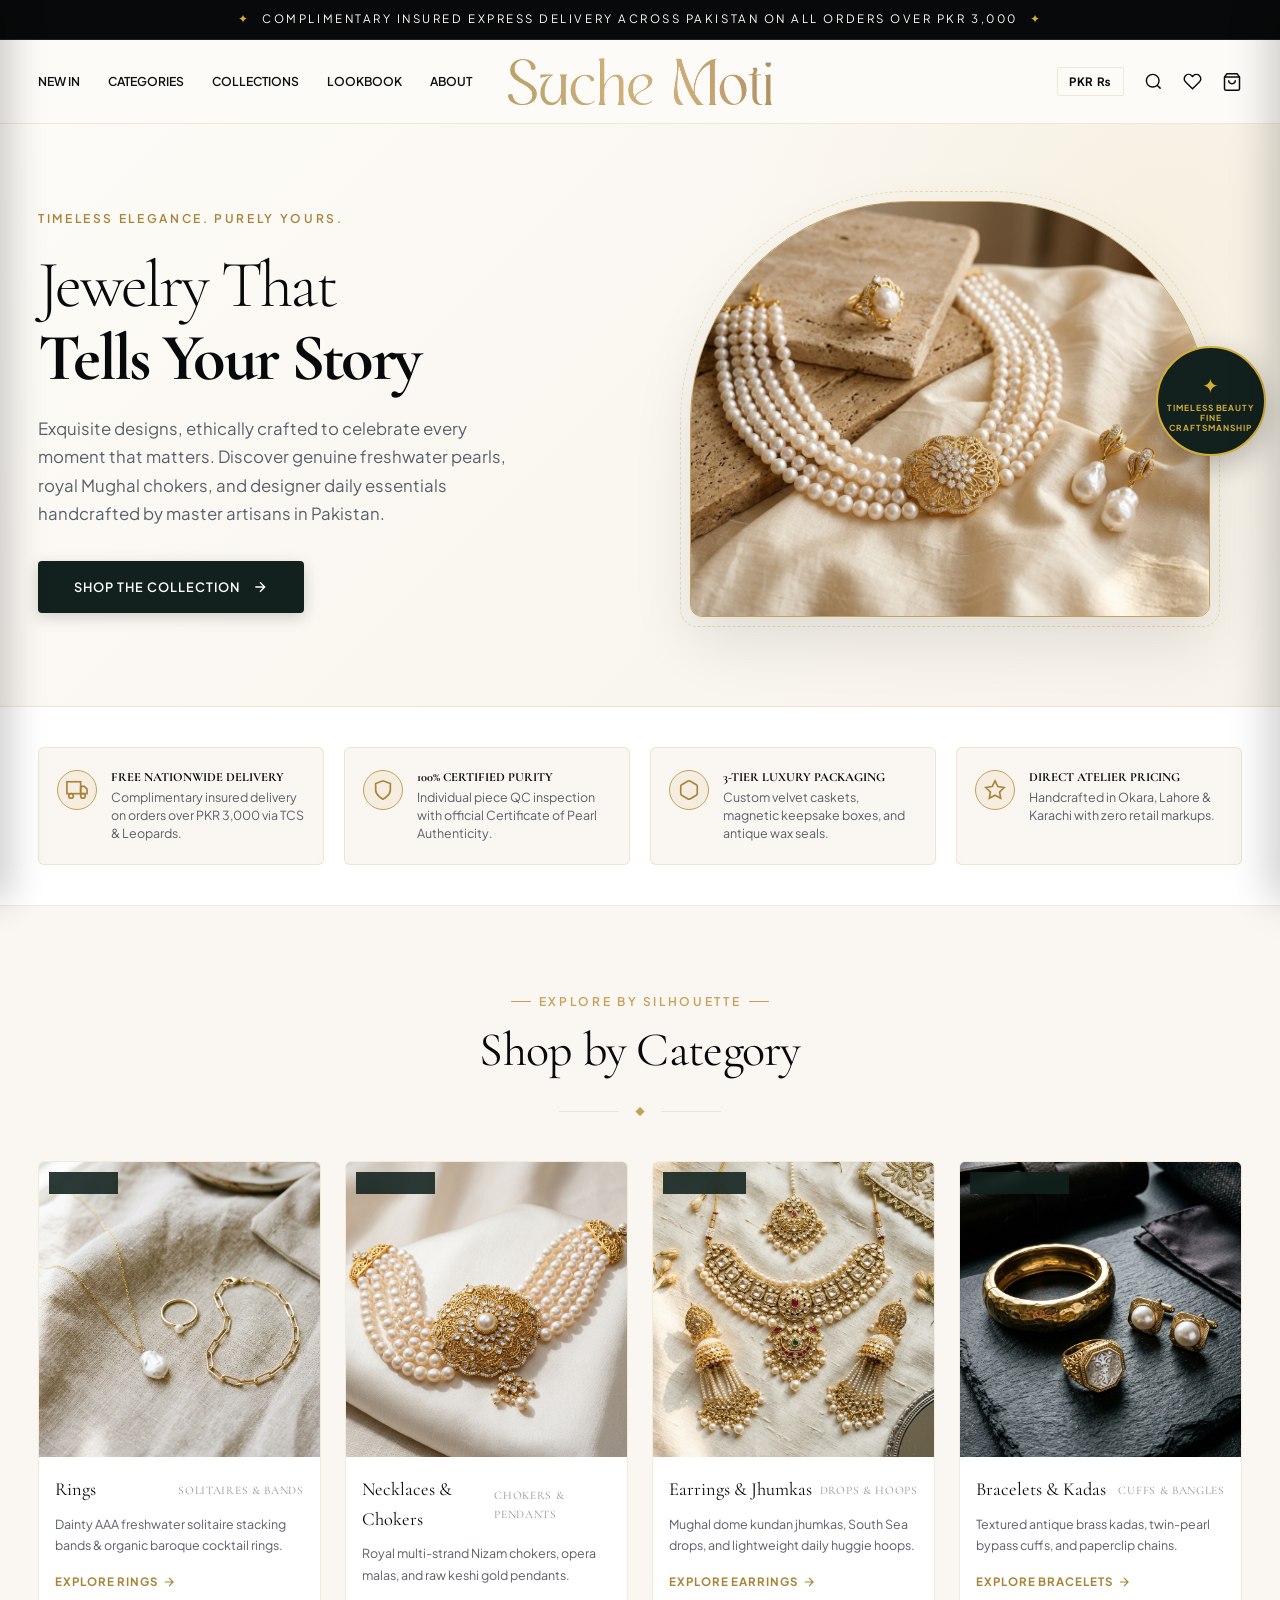
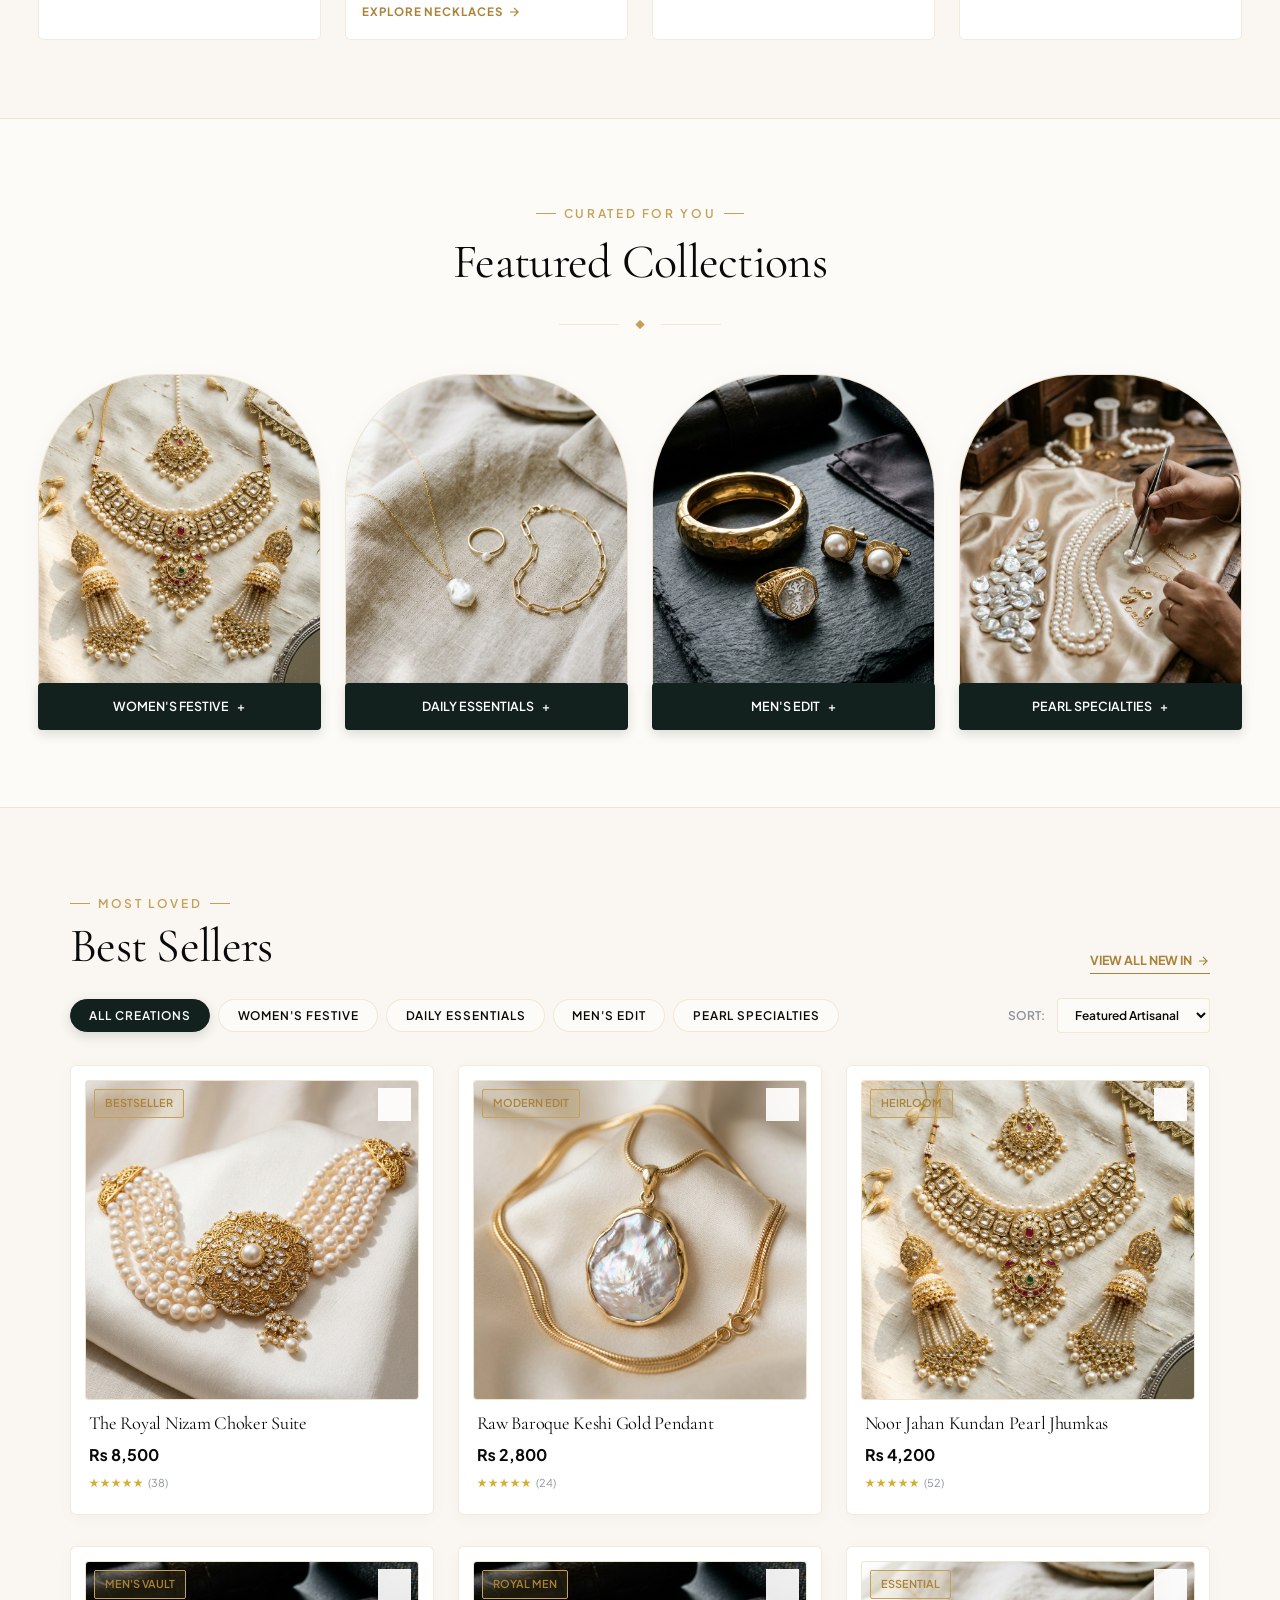
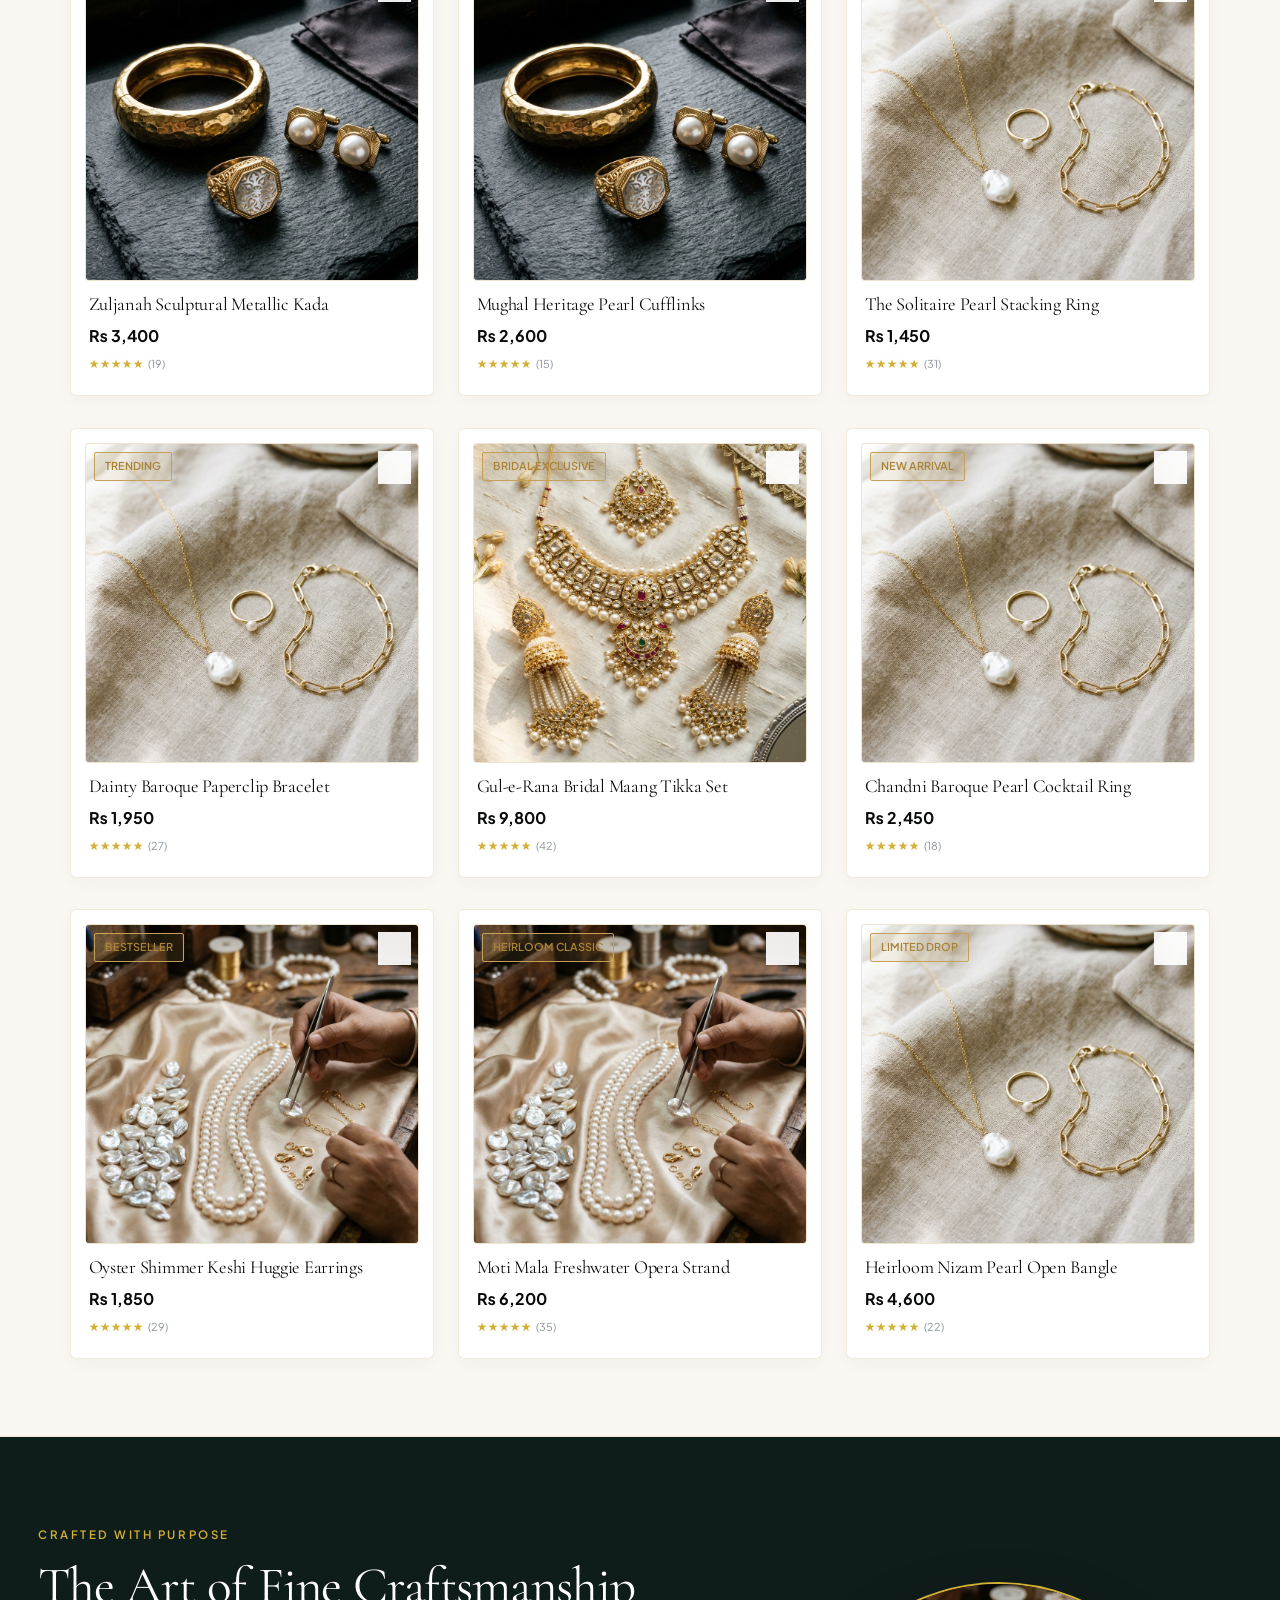
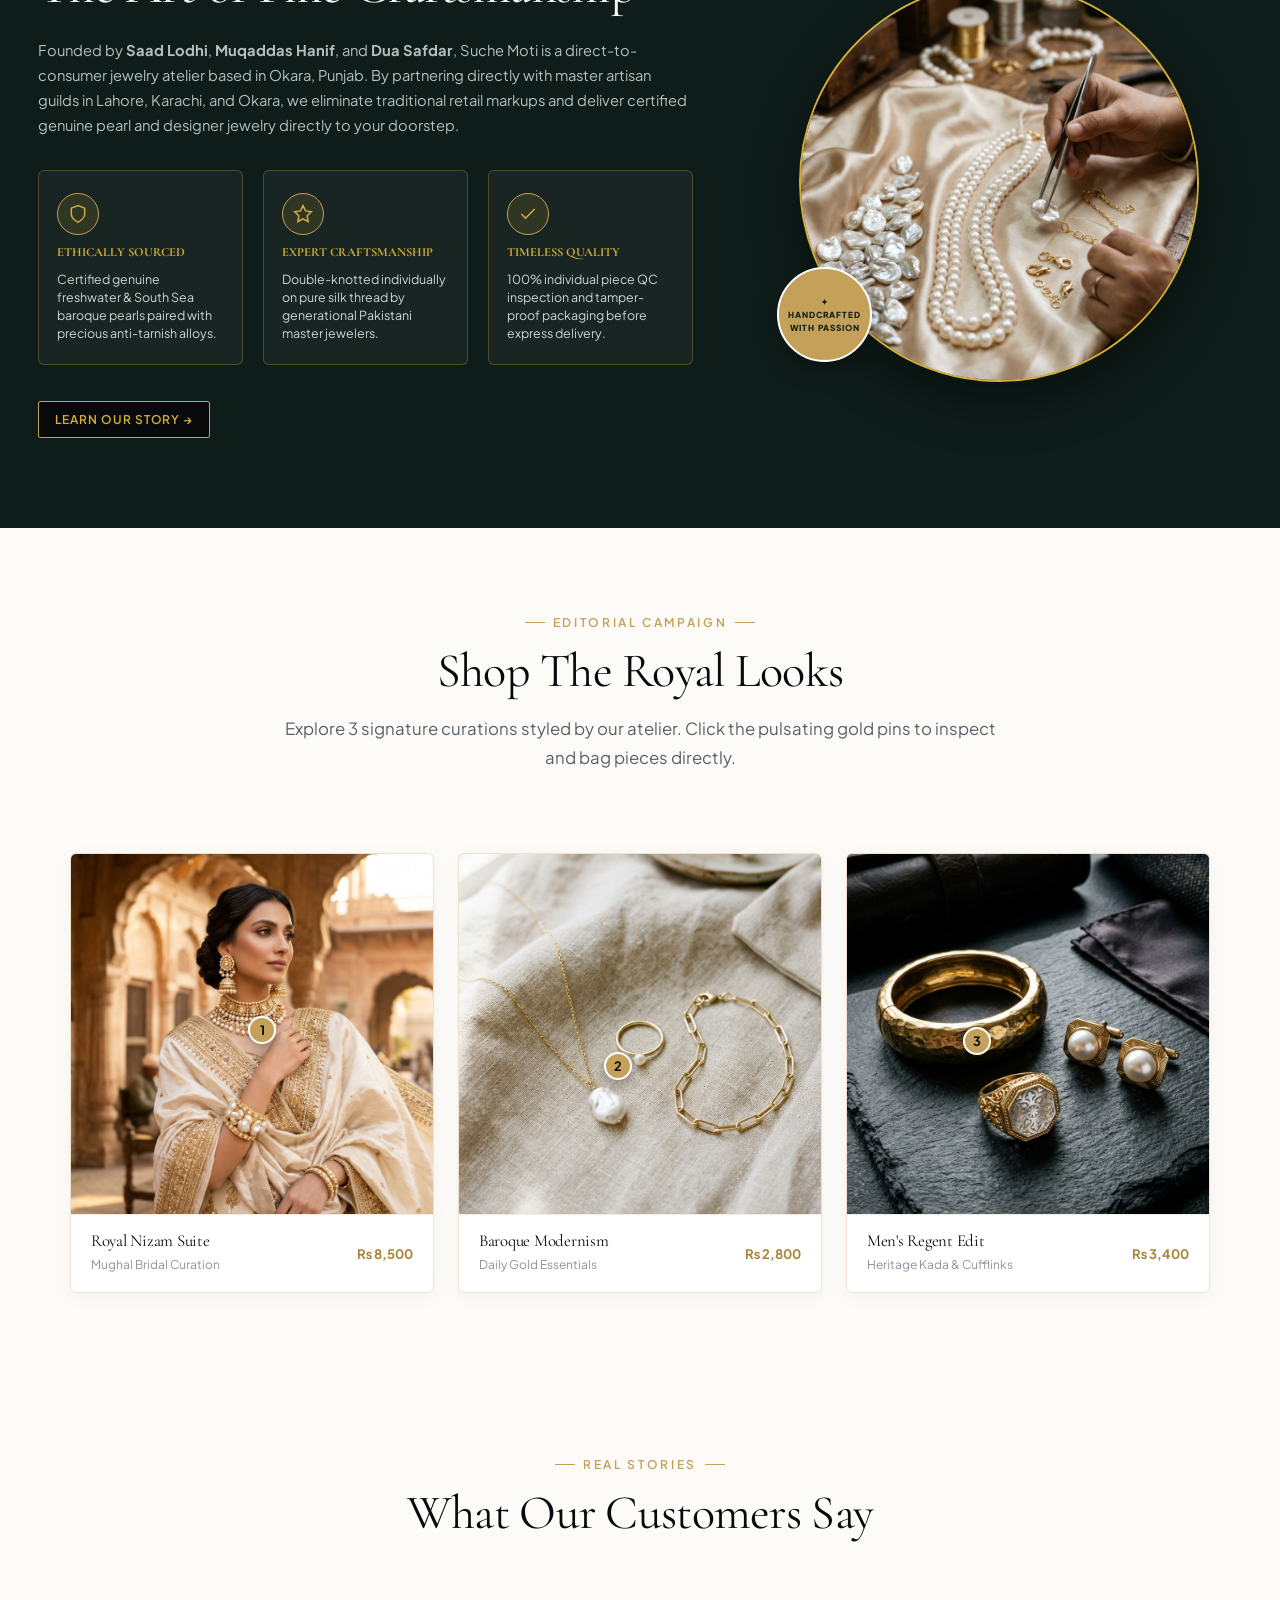
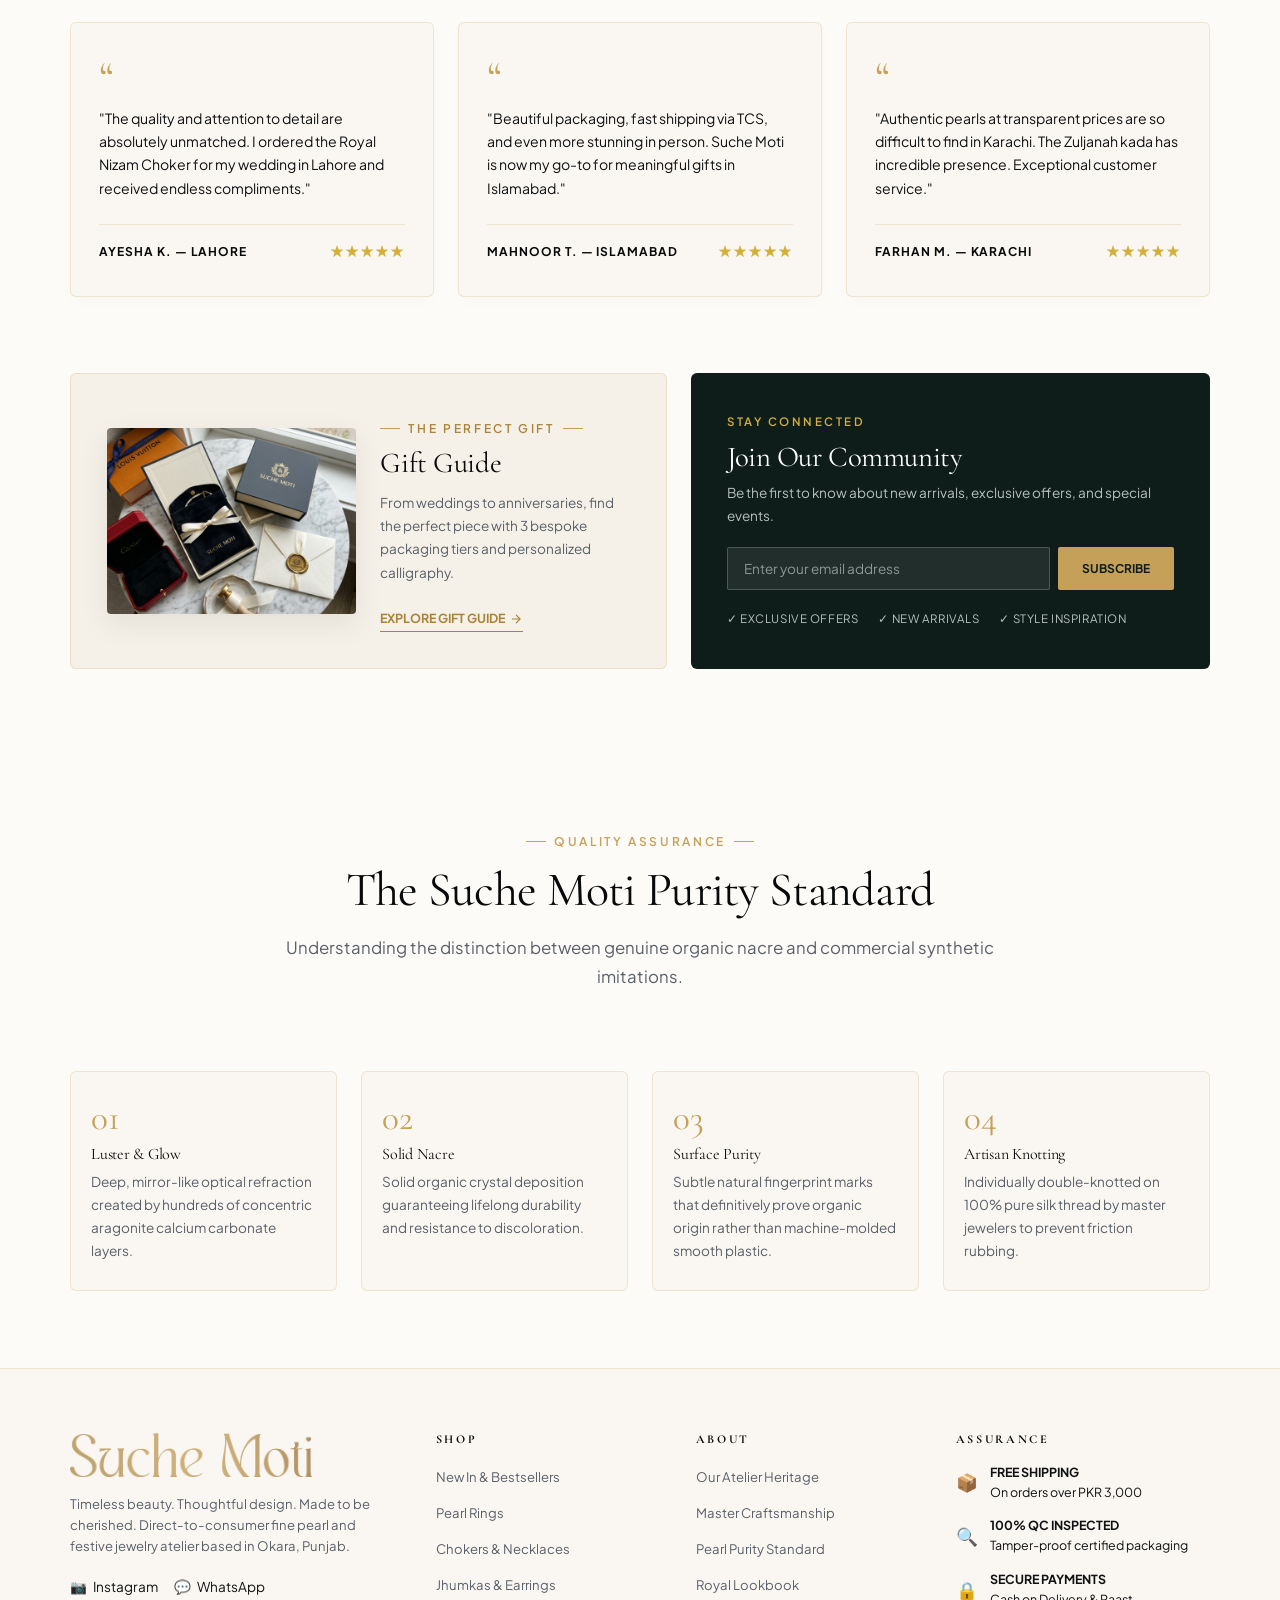
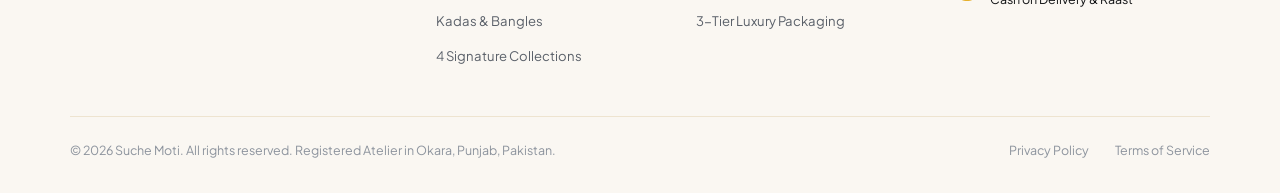
==== commit a4e59344: "feat: implement multi-page architecture, jewelry category section & mobile responsive overhaul - Add" ====
--- a/index.html
+++ b/index.html
@@ -15,12 +15,12 @@
   <meta property="og:image" content="assets/images/hero.jpg">
   <meta property="og:type" content="website">
 
-  <!-- Core Stylesheets (Version 3 Cache-Bust) -->
-  <link rel="stylesheet" href="css/variables.css?v=3">
-  <link rel="stylesheet" href="css/base.css?v=3">
-  <link rel="stylesheet" href="css/animations.css?v=3">
-  <link rel="stylesheet" href="css/components.css?v=3">
-  <link rel="stylesheet" href="css/main.css?v=3">
+  <!-- Core Stylesheets (Version 4 Cache-Bust) -->
+  <link rel="stylesheet" href="css/variables.css?v=4">
+  <link rel="stylesheet" href="css/base.css?v=4">
+  <link rel="stylesheet" href="css/animations.css?v=4">
+  <link rel="stylesheet" href="css/components.css?v=4">
+  <link rel="stylesheet" href="css/main.css?v=4">
 </head>
 <body>
 
@@ -50,16 +50,17 @@
         </svg>
       </button>
 
-      <!-- Left Navigation Links (Desktop) -->
+      <!-- Left Navigation Links (Desktop — Standalone Webpages) -->
       <nav class="nav-left-links" aria-label="Main Navigation">
-        <a href="#bestsellers" class="nav-link">NEW IN</a>
-        <a href="#featured-collections" class="nav-link">COLLECTIONS</a>
-        <a href="#lookbook" class="nav-link">LOOKBOOK</a>
-        <a href="#about-craftsmanship" class="nav-link">ABOUT</a>
+        <a href="new-in.html" class="nav-link">NEW IN</a>
+        <a href="categories.html" class="nav-link">CATEGORIES</a>
+        <a href="collections.html" class="nav-link">COLLECTIONS</a>
+        <a href="lookbook.html" class="nav-link">LOOKBOOK</a>
+        <a href="about.html" class="nav-link">ABOUT</a>
       </nav>
 
       <!-- Center Official Brand Logo (From User Uploaded Asset) -->
-      <a href="#hero" class="nav-center-logo" aria-label="Suche Moti Home">
+      <a href="index.html" class="nav-center-logo" aria-label="Suche Moti Home">
         <img src="assets/images/logo-text.png" alt="Suche Moti Fine Jewelry" height="48">
       </a>
 
@@ -79,7 +80,7 @@
         </button>
 
         <!-- Wishlist Button -->
-        <button type="button" class="nav-icon-btn" id="wishlist-nav-btn" aria-label="View Wishlist" onclick="document.getElementById('bestsellers').scrollIntoView();">
+        <button type="button" class="nav-icon-btn" id="wishlist-nav-btn" aria-label="View Wishlist">
           <svg width="19" height="19" viewBox="0 0 24 24" fill="none" stroke="currentColor" stroke-width="1.8">
             <path d="M20.84 4.61a5.5 5.5 0 0 0-7.78 0L12 5.67l-1.06-1.06a5.5 5.5 0 0 0-7.78 7.78l1.06 1.06L12 21.23l7.78-7.78 1.06-1.06a5.5 5.5 0 0 0 0-7.78z"/>
           </svg>
@@ -111,12 +112,13 @@
     </div>
     <div class="mobile-nav-body">
       <nav class="mobile-nav-links">
-        <a href="#bestsellers" class="mobile-link">New In & Best Sellers</a>
-        <a href="#featured-collections" class="mobile-link">The 4 Collections</a>
-        <a href="#lookbook" class="mobile-link">Royal Lookbook</a>
-        <a href="#about-craftsmanship" class="mobile-link">Our Craftsmanship</a>
-        <a href="#purity-guide" class="mobile-link">Pearl Purity Standard</a>
-        <a href="#testimonials" class="mobile-link">Customer Reviews</a>
+        <a href="index.html" class="mobile-link">Home</a>
+        <a href="new-in.html" class="mobile-link">New In & Best Sellers</a>
+        <a href="categories.html" class="mobile-link">Shop By Category (Rings, Necklaces...)</a>
+        <a href="collections.html" class="mobile-link">The 4 Collections</a>
+        <a href="lookbook.html" class="mobile-link">Royal Lookbook</a>
+        <a href="about.html" class="mobile-link">Our Craftsmanship & Heritage</a>
+        <a href="index.html#purity-guide" class="mobile-link">Pearl Purity Standard</a>
       </nav>
       <div class="mobile-nav-footer">
         <div class="mobile-currency-row">
@@ -150,7 +152,7 @@
               Exquisite designs, ethically crafted to celebrate every moment that matters. Discover genuine freshwater pearls, royal Mughal chokers, and designer daily essentials handcrafted by master artisans in Pakistan.
             </p>
             <div>
-              <a href="#featured-collections" class="btn-hero-dark">
+              <a href="collections.html" class="btn-hero-dark">
                 SHOP THE COLLECTION
                 <svg width="16" height="16" viewBox="0 0 24 24" fill="none" stroke="currentColor" stroke-width="2"><path d="M5 12h14M12 5l7 7-7 7"/></svg>
               </a>
@@ -226,6 +228,102 @@
     </section>
 
     <!-- =========================================================================
+         4b. SHOP BY CATEGORY (Choose between Rings, Necklaces, Earrings, Bracelets)
+         ========================================================================= -->
+    <section class="category-showcase-section" id="categories" aria-label="Shop By Category">
+      <div class="container">
+        <div class="section-header reveal-item" style="margin-bottom: 1.5rem;">
+          <span class="section-eyebrow">EXPLORE BY SILHOUETTE</span>
+          <h2 class="section-title">Shop by Category</h2>
+        </div>
+
+        <div class="section-diamond-divider">
+          <span class="diamond-icon">◆</span>
+        </div>
+
+        <div class="category-grid-4col">
+          
+          <!-- Category 1: Rings -->
+          <a href="categories.html?type=rings" class="category-card reveal-item">
+            <div class="category-card-media luster-sheen-target">
+              <span class="category-card-badge">Popular</span>
+              <img src="assets/images/collection_daily.jpg" alt="Pearl & Fine Rings Collection" loading="lazy">
+            </div>
+            <div class="category-card-info">
+              <div class="category-card-name">
+                <span>Rings</span>
+                <span class="category-card-count">Solitaires & Bands</span>
+              </div>
+              <p style="font-size: 0.78rem; color: var(--color-slate-600); margin: 0.2rem 0;">Dainty AAA freshwater solitaire stacking bands & organic baroque cocktail rings.</p>
+              <span class="category-card-cta">
+                Explore Rings 
+                <svg width="14" height="14" viewBox="0 0 24 24" fill="none" stroke="currentColor" stroke-width="2"><path d="M5 12h14M12 5l7 7-7 7"/></svg>
+              </span>
+            </div>
+          </a>
+
+          <!-- Category 2: Necklaces & Chokers -->
+          <a href="categories.html?type=necklaces" class="category-card reveal-item">
+            <div class="category-card-media luster-sheen-target">
+              <span class="category-card-badge">Signature</span>
+              <img src="assets/images/product_choker.jpg" alt="Pearl Necklaces & Royal Chokers" loading="lazy">
+            </div>
+            <div class="category-card-info">
+              <div class="category-card-name">
+                <span>Necklaces & Chokers</span>
+                <span class="category-card-count">Chokers & Pendants</span>
+              </div>
+              <p style="font-size: 0.78rem; color: var(--color-slate-600); margin: 0.2rem 0;">Royal multi-strand Nizam chokers, opera malas, and raw keshi gold pendants.</p>
+              <span class="category-card-cta">
+                Explore Necklaces 
+                <svg width="14" height="14" viewBox="0 0 24 24" fill="none" stroke="currentColor" stroke-width="2"><path d="M5 12h14M12 5l7 7-7 7"/></svg>
+              </span>
+            </div>
+          </a>
+
+          <!-- Category 3: Earrings & Jhumkas -->
+          <a href="categories.html?type=earrings" class="category-card reveal-item">
+            <div class="category-card-media luster-sheen-target">
+              <span class="category-card-badge">Bestseller</span>
+              <img src="assets/images/collection_festive.jpg" alt="Pearl Earrings and Kundan Jhumkas" loading="lazy">
+            </div>
+            <div class="category-card-info">
+              <div class="category-card-name">
+                <span>Earrings & Jhumkas</span>
+                <span class="category-card-count">Drops & Hoops</span>
+              </div>
+              <p style="font-size: 0.78rem; color: var(--color-slate-600); margin: 0.2rem 0;">Mughal dome kundan jhumkas, South Sea drops, and lightweight daily huggie hoops.</p>
+              <span class="category-card-cta">
+                Explore Earrings 
+                <svg width="14" height="14" viewBox="0 0 24 24" fill="none" stroke="currentColor" stroke-width="2"><path d="M5 12h14M12 5l7 7-7 7"/></svg>
+              </span>
+            </div>
+          </a>
+
+          <!-- Category 4: Bracelets & Kadas -->
+          <a href="categories.html?type=bracelets" class="category-card reveal-item">
+            <div class="category-card-media luster-sheen-target">
+              <span class="category-card-badge">Handcrafted</span>
+              <img src="assets/images/collection_mens.jpg" alt="Pearl Bracelets and Brass Kadas" loading="lazy">
+            </div>
+            <div class="category-card-info">
+              <div class="category-card-name">
+                <span>Bracelets & Kadas</span>
+                <span class="category-card-count">Cuffs & Bangles</span>
+              </div>
+              <p style="font-size: 0.78rem; color: var(--color-slate-600); margin: 0.2rem 0;">Textured antique brass kadas, twin-pearl bypass cuffs, and paperclip chains.</p>
+              <span class="category-card-cta">
+                Explore Bracelets 
+                <svg width="14" height="14" viewBox="0 0 24 24" fill="none" stroke="currentColor" stroke-width="2"><path d="M5 12h14M12 5l7 7-7 7"/></svg>
+              </span>
+            </div>
+          </a>
+
+        </div>
+      </div>
+    </section>
+
+    <!-- =========================================================================
          5. FEATURED COLLECTIONS (Matching Img 2 Arched Cards with Bottom Dark Pills)
          ========================================================================= -->
     <section class="featured-collections-section" id="featured-collections">
@@ -302,8 +400,8 @@
             <span class="section-eyebrow" style="margin-bottom: 0.35rem;">MOST LOVED</span>
             <h2 class="section-title" style="margin-bottom: 0;">Best Sellers</h2>
           </div>
-          <a href="#bestsellers" class="view-all-link" onclick="document.querySelector('[data-category=\'all\']')?.click();">
-            VIEW ALL
+          <a href="new-in.html" class="view-all-link">
+            VIEW ALL NEW IN
             <svg width="14" height="14" viewBox="0 0 24 24" fill="none" stroke="currentColor" stroke-width="2"><path d="M5 12h14M12 5l7 7-7 7"/></svg>
           </a>
         </div>
@@ -380,7 +478,7 @@
               </div>
             </div>
 
-            <a href="#purity-guide" class="btn btn-gold btn-sm">LEARN OUR STORY &rarr;</a>
+            <a href="about.html" class="btn btn-gold btn-sm">LEARN OUR STORY &rarr;</a>
           </div>
 
           <!-- Right Column: Circular Artisan Photo Frame + Seal Stamp (Matching Img 2) -->
@@ -561,7 +659,7 @@
               <p style="font-size: 0.85rem; color: var(--color-slate-600); margin-bottom: 1.25rem;">
                 From weddings to anniversaries, find the perfect piece with 3 bespoke packaging tiers and personalized calligraphy.
               </p>
-              <a href="#bestsellers" class="view-all-link" onclick="CartSystem.openDrawer();">
+              <a href="new-in.html" class="view-all-link">
                 EXPLORE GIFT GUIDE
                 <svg width="14" height="14" viewBox="0 0 24 24" fill="none" stroke="currentColor" stroke-width="2"><path d="M5 12h14M12 5l7 7-7 7"/></svg>
               </a>
@@ -666,11 +764,12 @@
         <div>
           <h4 class="footer-heading">SHOP</h4>
           <ul class="footer-links-list">
-            <li><a href="#bestsellers" onclick="document.querySelector('[data-category=\'festive\']')?.click();">Women's Festive</a></li>
-            <li><a href="#bestsellers" onclick="document.querySelector('[data-category=\'daily\']')?.click();">Daily Essentials</a></li>
-            <li><a href="#bestsellers" onclick="document.querySelector('[data-category=\'mens\']')?.click();">Men's Collection</a></li>
-            <li><a href="#bestsellers" onclick="document.querySelector('[data-category=\'pearls\']')?.click();">Pearl Specialties</a></li>
-            <li><a href="#lookbook">Bridal Lookbook</a></li>
+            <li><a href="new-in.html">New In & Bestsellers</a></li>
+            <li><a href="categories.html?type=rings">Pearl Rings</a></li>
+            <li><a href="categories.html?type=necklaces">Chokers & Necklaces</a></li>
+            <li><a href="categories.html?type=earrings">Jhumkas & Earrings</a></li>
+            <li><a href="categories.html?type=bracelets">Kadas & Bangles</a></li>
+            <li><a href="collections.html">4 Signature Collections</a></li>
           </ul>
         </div>
 
@@ -678,10 +777,11 @@
         <div>
           <h4 class="footer-heading">ABOUT</h4>
           <ul class="footer-links-list">
-            <li><a href="#about-craftsmanship">Our Craftsmanship</a></li>
-            <li><a href="#purity-guide">Pearl Purity Standard</a></li>
-            <li><a href="#testimonials">Client Testimonials</a></li>
-            <li><a href="#bestsellers">Packaging Tiers</a></li>
+            <li><a href="about.html">Our Atelier Heritage</a></li>
+            <li><a href="about.html#craftsmanship">Master Craftsmanship</a></li>
+            <li><a href="about.html#purity">Pearl Purity Standard</a></li>
+            <li><a href="lookbook.html">Royal Lookbook</a></li>
+            <li><a href="about.html#packaging">3-Tier Luxury Packaging</a></li>
           </ul>
         </div>
 
@@ -1014,12 +1114,18 @@
   <div id="toast-container" aria-live="polite"></div>
 
   <!-- Core Pure Vanilla JavaScript Modules -->
-  <script src="js/products-data.js?v=3"></script>
-  <script src="js/cart.js?v=3"></script>
-  <script src="js/wishlist.js?v=3"></script>
-  <script src="js/quickview.js?v=3"></script>
-  <script src="js/lookbook.js?v=3"></script>
-  <script src="js/app.js?v=3"></script>
+  <script src="js/products-data.js?v=4"></script>
+  <script src="js/cart.js?v=4"></script>
+  <script src="js/wishlist.js?v=4"></script>
+  <script src="js/quickview.js?v=4"></script>
+  <script src="js/lookbook.js?v=4"></script>
+  <script src="js/app.js?v=4"></script>
+
+  <script>
+    document.addEventListener('DOMContentLoaded', () => {
+      if (window.App) window.App.init();
+    });
+  </script>
 
 </body>
 </html>
--- a/css/variables.css
+++ b/css/variables.css
@@ -0,0 +1,105 @@
+/* ==========================================================================
+   SUCHE MOTI (سچے موتی) — LUXURY DESIGN TOKENS
+   Pure Vanilla CSS Architecture for University Web Engineering
+   ========================================================================== */
+
+:root {
+  /* -------------------------------------------------------------------------
+     1. COLOR PALETTE: Haute Horlogerie & Pearl Atelier
+     ------------------------------------------------------------------------- */
+  /* Obsidian & Charcoal Darks */
+  --color-obsidian-900: #08090a;
+  --color-obsidian-800: #0f1113;
+  --color-obsidian-700: #181b1e;
+  --color-obsidian-600: #25292e;
+
+  /* Lustrous Pearl & Oyster Shimmer Lights */
+  --color-pearl-white: #fdfbf7;
+  --color-pearl-cream: #f8f4ec;
+  --color-pearl-oyster: #f1ebd9;
+  --color-pearl-silk: #e8e0cc;
+
+  /* Warm Antique Champagne Gold Accents */
+  --color-gold-400: #d4af37;
+  --color-gold-500: #c5a059;
+  --color-gold-600: #a98338;
+  --color-gold-glow: rgba(212, 175, 55, 0.45);
+  --color-gold-subtle: rgba(197, 160, 89, 0.15);
+
+  /* Neutrals & Slate */
+  --color-slate-900: #1a1d20;
+  --color-slate-600: #5a6069;
+  --color-slate-400: #8c939d;
+  --color-slate-200: #e2e5e9;
+  --color-border-hairline: rgba(197, 160, 89, 0.22);
+  --color-border-dark: rgba(255, 255, 255, 0.1);
+
+  /* Status & Functional */
+  --color-success: #2e7d32;
+  --color-error: #c62828;
+
+  /* -------------------------------------------------------------------------
+     2. TYPOGRAPHY
+     ------------------------------------------------------------------------- */
+  --font-serif: 'Cormorant Garamond', Georgia, serif;
+  --font-sans: 'Plus Jakarta Sans', -apple-system, BlinkMacSystemFont, 'Segoe UI', Roboto, sans-serif;
+  --font-urdu: 'Noto Nastaliq Urdu', 'Jameel Noori Nastaleeq', serif;
+
+  /* Font Weights */
+  --fw-light: 300;
+  --fw-regular: 400;
+  --fw-medium: 500;
+  --fw-semibold: 600;
+  --fw-bold: 700;
+
+  /* Letter Spacing */
+  --tracking-tighter: -0.04em;
+  --tracking-tight: -0.015em;
+  --tracking-normal: 0em;
+  --tracking-wide: 0.08em;
+  --tracking-widest: 0.22em;
+
+  /* -------------------------------------------------------------------------
+     3. SPACING & SIZING
+     ------------------------------------------------------------------------- */
+  --space-2xs: 0.25rem;
+  --space-xs: 0.5rem;
+  --space-sm: 0.75rem;
+  --space-md: 1rem;
+  --space-lg: 1.5rem;
+  --space-xl: 2rem;
+  --space-2xl: 3rem;
+  --space-3xl: 5rem;
+  --space-4xl: 7.5rem;
+
+  --container-max: 1380px;
+  --header-height: 80px;
+  --ticker-height: 40px;
+
+  /* -------------------------------------------------------------------------
+     4. ELEVATION & SHADOWS
+     ------------------------------------------------------------------------- */
+  --shadow-subtle: 0 4px 20px rgba(0, 0, 0, 0.04);
+  --shadow-medium: 0 10px 30px rgba(0, 0, 0, 0.08);
+  --shadow-floating: 0 20px 50px rgba(0, 0, 0, 0.16);
+  --shadow-gold: 0 8px 30px rgba(197, 160, 89, 0.25);
+
+  /* -------------------------------------------------------------------------
+     5. TRANSITIONS & TIMING (Framer-Motion Emulation)
+     ------------------------------------------------------------------------- */
+  --ease-spring: cubic-bezier(0.16, 1, 0.3, 1);
+  --ease-smooth: cubic-bezier(0.25, 1, 0.5, 1);
+  --ease-out-expo: cubic-bezier(0.19, 1, 0.22, 1);
+  --transition-fast: 200ms var(--ease-spring);
+  --transition-normal: 350ms var(--ease-spring);
+  --transition-slow: 600ms var(--ease-spring);
+
+  /* -------------------------------------------------------------------------
+     6. Z-INDEX MATRIX
+     ------------------------------------------------------------------------- */
+  --z-base: 1;
+  --z-sticky: 100;
+  --z-drawer: 500;
+  --z-modal: 1000;
+  --z-toast: 2000;
+}
--- a/css/base.css
+++ b/css/base.css
@@ -0,0 +1,177 @@
+/* ==========================================================================
+   SUCHE MOTI (سچے موتی) — BASE STYLES & RESET
+   ========================================================================== */
+
+@import url('https://fonts.googleapis.com/css2?family=Cormorant+Garamond:ital,wght@0,300;0,400;0,500;0,600;0,700;1,400;1,600&family=Plus+Jakarta+Sans:wght@300;400;500;600;700&display=swap');
+
+/* Modern Box Sizing Reset */
+*, *::before, *::after {
+  box-sizing: border-box;
+  margin: 0;
+  padding: 0;
+}
+
+html {
+  font-size: 16px;
+  scroll-behavior: smooth;
+  -webkit-font-smoothing: antialiased;
+  -moz-osx-font-smoothing: grayscale;
+  background-color: var(--color-pearl-white);
+  color: var(--color-obsidian-900);
+  overflow-x: hidden;
+  width: 100%;
+  max-width: 100vw;
+}
+
+body {
+  font-family: var(--font-sans);
+  font-weight: var(--fw-regular);
+  line-height: 1.6;
+  color: var(--color-slate-900);
+  background-color: var(--color-pearl-white);
+  overflow-x: hidden;
+  width: 100%;
+  max-width: 100vw;
+  position: relative;
+}
+
+/* Custom Scrollbar for Luxury Feel */
+::-webkit-scrollbar {
+  width: 6px;
+  height: 6px;
+}
+::-webkit-scrollbar-track {
+  background: var(--color-pearl-cream);
+}
+::-webkit-scrollbar-thumb {
+  background: var(--color-gold-500);
+  border-radius: 3px;
+}
+::-webkit-scrollbar-thumb:hover {
+  background: var(--color-gold-400);
+}
+
+/* Text Selection */
+::selection {
+  background-color: var(--color-gold-500);
+  color: var(--color-pearl-white);
+}
+
+/* Typography Hierarchy */
+h1, h2, h3, h4, h5, h6 {
+  font-family: var(--font-serif);
+  font-weight: var(--fw-regular);
+  color: var(--color-obsidian-900);
+  line-height: 1.15;
+  letter-spacing: var(--tracking-tight);
+}
+
+h1 {
+  font-size: clamp(2.5rem, 5vw, 4.25rem);
+  letter-spacing: var(--tracking-tighter);
+}
+
+h2 {
+  font-size: clamp(2rem, 3.8vw, 3rem);
+}
+
+h3 {
+  font-size: clamp(1.4rem, 2.4vw, 2rem);
+}
+
+h4 {
+  font-size: 1.25rem;
+}
+
+p {
+  color: var(--color-slate-600);
+  font-size: 0.95rem;
+  line-height: 1.7;
+}
+
+a {
+  color: inherit;
+  text-decoration: none;
+  transition: color var(--transition-fast);
+}
+
+img {
+  max-width: 100%;
+  height: auto;
+  display: block;
+  object-fit: cover;
+}
+
+button {
+  font-family: inherit;
+  cursor: pointer;
+  border: none;
+  background: none;
+  outline: none;
+}
+
+input, select, textarea {
+  font-family: inherit;
+  font-size: 0.95rem;
+}
+
+/* Container Utility */
+.container {
+  width: 100%;
+  max-width: var(--container-max);
+  margin-left: auto;
+  margin-right: auto;
+  padding-left: clamp(1.25rem, 3vw, 2.5rem);
+  padding-right: clamp(1.25rem, 3vw, 2.5rem);
+}
+
+/* Subtle Section Header Utility */
+.section-header {
+  text-align: center;
+  max-width: 720px;
+  margin: 0 auto var(--space-3xl) auto;
+}
+
+.section-eyebrow {
+  display: inline-flex;
+  align-items: center;
+  gap: var(--space-xs);
+  font-family: var(--font-sans);
+  font-size: 0.75rem;
+  font-weight: var(--fw-semibold);
+  letter-spacing: var(--tracking-widest);
+  text-transform: uppercase;
+  color: var(--color-gold-500);
+  margin-bottom: var(--space-sm);
+}
+
+.section-eyebrow::before,
+.section-eyebrow::after {
+  content: '';
+  display: block;
+  width: 20px;
+  height: 1px;
+  background-color: var(--color-gold-500);
+}
+
+.section-title {
+  margin-bottom: var(--space-md);
+}
+
+.section-description {
+  font-size: 1.05rem;
+  color: var(--color-slate-600);
+}
+
+/* Screenreader text utility */
+.sr-only {
+  position: absolute;
+  width: 1px;
+  height: 1px;
+  padding: 0;
+  margin: -1px;
+  overflow: hidden;
+  clip: rect(0, 0, 0, 0);
+  white-space: nowrap;
+  border: 0;
+}
--- a/css/animations.css
+++ b/css/animations.css
@@ -0,0 +1,178 @@
+/* ==========================================================================
+   SUCHE MOTI (سچے موتی) — FRAMER MOTION EMULATION & MICRO-ANIMATIONS
+   Physics-based Springs, Luster Sweeps, & Scroll Reveals
+   ========================================================================== */
+
+/* 1. Pearl Luster Sheen Sweep */
+@keyframes pearlLusterSheen {
+  0% {
+    transform: translateX(-150%) skewX(-25deg);
+    opacity: 0;
+  }
+  30% {
+    opacity: 0.6;
+  }
+  100% {
+    transform: translateX(250%) skewX(-25deg);
+    opacity: 0;
+  }
+}
+
+.luster-sheen-target {
+  position: relative;
+  overflow: hidden;
+}
+
+.luster-sheen-target::after {
+  content: '';
+  position: absolute;
+  top: 0;
+  left: 0;
+  width: 60%;
+  height: 100%;
+  background: linear-gradient(
+    90deg,
+    transparent 0%,
+    rgba(255, 255, 255, 0.4) 50%,
+    transparent 100%
+  );
+  transform: translateX(-150%) skewX(-25deg);
+  pointer-events: none;
+  z-index: 2;
+}
+
+.luster-sheen-target:hover::after {
+  animation: pearlLusterSheen 1.2s var(--ease-spring);
+}
+
+/* 2. Interactive Hotspot Pulse for Lookbook */
+@keyframes hotspotPulse {
+  0% {
+    box-shadow: 0 0 0 0 rgba(212, 175, 55, 0.7);
+    transform: scale(0.95);
+  }
+  70% {
+    box-shadow: 0 0 0 16px rgba(212, 175, 55, 0);
+    transform: scale(1.05);
+  }
+  100% {
+    box-shadow: 0 0 0 0 rgba(212, 175, 55, 0);
+    transform: scale(0.95);
+  }
+}
+
+.hotspot-pin {
+  animation: hotspotPulse 2.4s infinite cubic-bezier(0.45, 0, 0.55, 1);
+}
+
+/* 3. Floating Subtle Motion */
+@keyframes floatSubtle {
+  0%, 100% {
+    transform: translateY(0px);
+  }
+  50% {
+    transform: translateY(-8px);
+  }
+}
+
+.float-motion {
+  animation: floatSubtle 5s ease-in-out infinite;
+}
+
+/* 4. Marquee Announcement Ticker */
+@keyframes tickerSlide {
+  0% {
+    transform: translateX(0);
+  }
+  100% {
+    transform: translateX(-50%);
+  }
+}
+
+.ticker-track {
+  display: flex;
+  width: max-content;
+  animation: tickerSlide 28s linear infinite;
+}
+
+.ticker-track:hover {
+  animation-play-state: paused;
+}
+
+/* 5. Scroll Reveal Fade-Up (Controlled via IntersectionObserver in app.js) */
+.reveal-item {
+  opacity: 0;
+  transform: translateY(30px);
+  transition: opacity 0.8s var(--ease-spring), transform 0.8s var(--ease-spring);
+  transition-delay: var(--reveal-delay, 0ms);
+  will-change: opacity, transform;
+}
+
+.reveal-item.is-revealed {
+  opacity: 1;
+  transform: translateY(0);
+}
+
+/* 6. Modal Entrance Spring */
+@keyframes modalSpringIn {
+  0% {
+    opacity: 0;
+    transform: scale(0.92) translateY(20px);
+  }
+  100% {
+    opacity: 1;
+    transform: scale(1) translateY(0);
+  }
+}
+
+.modal-spring {
+  animation: modalSpringIn 0.45s var(--ease-spring) forwards;
+}
+
+/* 7. Slide-Out Drawer Motion */
+@keyframes drawerSlideIn {
+  from {
+    transform: translateX(100%);
+  }
+  to {
+    transform: translateX(0);
+  }
+}
+
+@keyframes drawerSlideOut {
+  from {
+    transform: translateX(0);
+  }
+  to {
+    transform: translateX(100%);
+  }
+}
+
+/* 8. Heart Pop Animation for Wishlist */
+@keyframes heartPop {
+  0% {
+    transform: scale(1);
+  }
+  50% {
+    transform: scale(1.35);
+  }
+  100% {
+    transform: scale(1);
+  }
+}
+
+.heart-pop {
+  animation: heartPop 0.4s var(--ease-spring);
+}
+
+/* 9. Toast Notification Pop */
+@keyframes toastEntrance {
+  0% {
+    opacity: 0;
+    transform: translateY(40px) scale(0.9);
+  }
+  100% {
+    opacity: 1;
+    transform: translateY(0) scale(1);
+  }
+}
--- a/css/components.css
+++ b/css/components.css
@@ -0,0 +1,840 @@
+/* ==========================================================================
+   SUCHE MOTI (سچے موتی) — UI COMPONENTS
+   Buttons, Badges, Product Cards, Cart Drawer, Modal, & Toast
+   ========================================================================== */
+
+/* -------------------------------------------------------------------------
+   1. BUTTONS (Luxury Haute Couture Styling)
+   ------------------------------------------------------------------------- */
+.btn {
+  display: inline-flex;
+  align-items: center;
+  justify-content: center;
+  gap: var(--space-xs);
+  padding: 0.85rem 1.75rem;
+  font-family: var(--font-sans);
+  font-size: 0.82rem;
+  font-weight: var(--fw-semibold);
+  letter-spacing: var(--tracking-wide);
+  text-transform: uppercase;
+  border-radius: 2px;
+  transition: all var(--transition-normal);
+  cursor: pointer;
+  position: relative;
+  overflow: hidden;
+  text-align: center;
+}
+
+.btn-gold {
+  background-color: var(--color-obsidian-900);
+  color: var(--color-gold-400);
+  border: 1px solid var(--color-gold-500);
+}
+
+.btn-gold:hover {
+  background-color: var(--color-gold-500);
+  color: var(--color-obsidian-900);
+  box-shadow: var(--shadow-gold);
+}
+
+.btn-solid-gold {
+  background-color: var(--color-gold-500);
+  color: var(--color-obsidian-900);
+  border: 1px solid var(--color-gold-500);
+}
+
+.btn-solid-gold:hover {
+  background-color: var(--color-gold-400);
+  box-shadow: var(--shadow-gold);
+  transform: translateY(-2px);
+}
+
+.btn-obsidian {
+  background-color: var(--color-obsidian-900);
+  color: var(--color-pearl-white);
+  border: 1px solid var(--color-obsidian-900);
+}
+
+.btn-obsidian:hover {
+  background-color: var(--color-obsidian-700);
+  transform: translateY(-2px);
+  box-shadow: var(--shadow-medium);
+}
+
+.btn-outline-dark {
+  background: transparent;
+  color: var(--color-obsidian-900);
+  border: 1px solid var(--color-obsidian-900);
+}
+
+.btn-outline-dark:hover {
+  background: var(--color-obsidian-900);
+  color: var(--color-pearl-white);
+}
+
+.btn-link {
+  background: transparent;
+  padding: 0;
+  border: none;
+  font-size: 0.85rem;
+  font-weight: var(--fw-semibold);
+  letter-spacing: var(--tracking-wide);
+  text-transform: uppercase;
+  color: var(--color-obsidian-900);
+  display: inline-flex;
+  align-items: center;
+  gap: var(--space-xs);
+  border-bottom: 1px solid var(--color-obsidian-900);
+  padding-bottom: 2px;
+}
+
+.btn-link:hover {
+  color: var(--color-gold-500);
+  border-bottom-color: var(--color-gold-500);
+}
+
+.btn-sm {
+  padding: 0.5rem 1rem;
+  font-size: 0.75rem;
+}
+
+/* -------------------------------------------------------------------------
+   2. BADGES & TAGS
+   ------------------------------------------------------------------------- */
+.badge {
+  display: inline-flex;
+  align-items: center;
+  padding: 0.3rem 0.65rem;
+  font-size: 0.68rem;
+  font-weight: var(--fw-semibold);
+  letter-spacing: var(--tracking-wider);
+  text-transform: uppercase;
+  border-radius: 2px;
+}
+
+.badge-gold {
+  background-color: rgba(197, 160, 89, 0.12);
+  color: var(--color-gold-600);
+  border: 1px solid var(--color-gold-500);
+}
+
+.badge-dark {
+  background-color: var(--color-obsidian-900);
+  color: var(--color-pearl-white);
+}
+
+.badge-pearl {
+  background-color: var(--color-pearl-oyster);
+  color: var(--color-obsidian-900);
+}
+
+/* -------------------------------------------------------------------------
+   3. PRODUCT CARDS (Zara/LV Dual-Angle Hover & Nike Utility)
+   ------------------------------------------------------------------------- */
+.product-card {
+  position: relative;
+  background-color: var(--color-pearl-white);
+  transition: transform var(--transition-normal), box-shadow var(--transition-normal);
+  display: flex;
+  flex-direction: column;
+}
+
+.product-card:hover {
+  transform: translateY(-4px);
+}
+
+.product-image-container {
+  position: relative;
+  aspect-ratio: 1 / 1;
+  background-color: var(--color-pearl-cream);
+  overflow: hidden;
+  border: 1px solid var(--color-border-hairline);
+}
+
+.product-image-container img {
+  width: 100%;
+  height: 100%;
+  object-fit: cover;
+  transition: transform 0.8s var(--ease-spring), opacity 0.4s ease;
+}
+
+.product-image-container .img-hover {
+  position: absolute;
+  top: 0;
+  left: 0;
+  opacity: 0;
+  pointer-events: none;
+}
+
+.product-card:hover .product-image-container img.img-primary {
+  transform: scale(1.05);
+}
+
+.product-card:hover .product-image-container img.img-hover {
+  opacity: 1;
+  transform: scale(1.05);
+}
+
+/* Floating Badges on Product Image */
+.product-card-badge {
+  position: absolute;
+  top: 12px;
+  left: 12px;
+  z-index: 3;
+}
+
+/* Floating Wishlist Button */
+.card-wishlist-btn {
+  position: absolute;
+  top: 12px;
+  right: 12px;
+  z-index: 3;
+  width: 38px;
+  height: 38px;
+  border-radius: 50%;
+  background: rgba(255, 255, 255, 0.85);
+  backdrop-filter: blur(8px);
+  display: flex;
+  align-items: center;
+  justify-content: center;
+  border: 1px solid rgba(0, 0, 0, 0.06);
+  color: var(--color-obsidian-900);
+  transition: all var(--transition-fast);
+}
+
+.card-wishlist-btn:hover {
+  background: var(--color-obsidian-900);
+  color: var(--color-gold-400);
+}
+
+.card-wishlist-btn.active {
+  color: #e53935;
+  background: #ffffff;
+}
+
+/* Hover Quick Actions Bar */
+.card-actions-bar {
+  position: absolute;
+  bottom: 0;
+  left: 0;
+  width: 100%;
+  display: grid;
+  grid-template-columns: 1fr auto;
+  gap: 1px;
+  background: rgba(12, 13, 14, 0.9);
+  backdrop-filter: blur(10px);
+  transform: translateY(100%);
+  opacity: 0;
+  transition: all var(--transition-normal);
+  z-index: 3;
+}
+
+.product-card:hover .card-actions-bar {
+  transform: translateY(0);
+  opacity: 1;
+}
+
+.card-quick-add-btn {
+  padding: 0.85rem;
+  color: var(--color-pearl-white);
+  font-size: 0.75rem;
+  font-weight: var(--fw-semibold);
+  letter-spacing: var(--tracking-wide);
+  text-transform: uppercase;
+  background: transparent;
+  transition: background var(--transition-fast);
+  text-align: center;
+}
+
+.card-quick-add-btn:hover {
+  background: var(--color-gold-500);
+  color: var(--color-obsidian-900);
+}
+
+.card-quickview-btn {
+  padding: 0.85rem 1rem;
+  color: var(--color-gold-400);
+  background: rgba(255, 255, 255, 0.05);
+  display: flex;
+  align-items: center;
+  justify-content: center;
+  transition: background var(--transition-fast);
+}
+
+.card-quickview-btn:hover {
+  background: var(--color-gold-500);
+  color: var(--color-obsidian-900);
+}
+
+/* Product Card Information Meta */
+.product-info {
+  padding: 1.25rem 0.25rem 0.5rem 0.25rem;
+  display: flex;
+  flex-direction: column;
+  gap: 0.35rem;
+}
+
+.product-category {
+  font-size: 0.72rem;
+  font-weight: var(--fw-semibold);
+  letter-spacing: var(--tracking-wide);
+  text-transform: uppercase;
+  color: var(--color-gold-500);
+}
+
+.product-title {
+  font-family: var(--font-serif);
+  font-size: 1.25rem;
+  color: var(--color-obsidian-900);
+  font-weight: var(--fw-regular);
+  line-height: 1.3;
+}
+
+.product-title:hover {
+  color: var(--color-gold-600);
+}
+
+.product-urdu-title {
+  font-size: 0.85rem;
+  color: var(--color-slate-400);
+  font-family: var(--font-urdu);
+}
+
+.product-price-box {
+  display: flex;
+  align-items: baseline;
+  gap: var(--space-xs);
+  margin-top: 0.25rem;
+}
+
+.product-price {
+  font-family: var(--font-sans);
+  font-size: 1.05rem;
+  font-weight: var(--fw-bold);
+  color: var(--color-obsidian-900);
+}
+
+.product-usd-sub {
+  font-size: 0.8rem;
+  color: var(--color-slate-400);
+}
+
+/* -------------------------------------------------------------------------
+   4. SLIDE-OUT CART DRAWER
+   ------------------------------------------------------------------------- */
+.drawer-backdrop {
+  position: fixed;
+  top: 0;
+  left: 0;
+  width: 100vw;
+  height: 100vh;
+  background: rgba(8, 9, 10, 0.65);
+  backdrop-filter: blur(6px);
+  z-index: var(--z-drawer);
+  opacity: 0;
+  visibility: hidden;
+  transition: opacity 0.35s ease, visibility 0.35s ease;
+}
+
+.drawer-backdrop.active {
+  opacity: 1;
+  visibility: visible;
+}
+
+.cart-drawer {
+  position: fixed;
+  top: 0;
+  right: 0;
+  width: 100%;
+  max-width: 480px;
+  height: 100vh;
+  background-color: var(--color-pearl-white);
+  z-index: calc(var(--z-drawer) + 1);
+  box-shadow: -10px 0 40px rgba(0, 0, 0, 0.2);
+  display: flex;
+  flex-direction: column;
+  transform: translateX(100%);
+  transition: transform 0.45s var(--ease-spring);
+}
+
+.cart-drawer.active {
+  transform: translateX(0);
+}
+
+.cart-header {
+  padding: 1.5rem 1.75rem;
+  border-bottom: 1px solid var(--color-border-hairline);
+  display: flex;
+  align-items: center;
+  justify-content: space-between;
+}
+
+.cart-title-wrap {
+  display: flex;
+  align-items: baseline;
+  gap: var(--space-xs);
+}
+
+.cart-title {
+  font-family: var(--font-serif);
+  font-size: 1.6rem;
+}
+
+.cart-count-pill {
+  font-size: 0.8rem;
+  font-weight: var(--fw-bold);
+  color: var(--color-gold-600);
+}
+
+.drawer-close-btn {
+  width: 36px;
+  height: 36px;
+  border-radius: 50%;
+  display: flex;
+  align-items: center;
+  justify-content: center;
+  border: 1px solid var(--color-border-hairline);
+  color: var(--color-obsidian-900);
+  transition: background var(--transition-fast);
+}
+
+.drawer-close-btn:hover {
+  background: var(--color-obsidian-900);
+  color: var(--color-pearl-white);
+}
+
+/* Free Shipping Meter */
+.shipping-meter-wrap {
+  padding: 1rem 1.75rem;
+  background: var(--color-pearl-cream);
+  border-bottom: 1px solid var(--color-border-hairline);
+}
+
+.shipping-meter-text {
+  font-size: 0.8rem;
+  font-weight: var(--fw-medium);
+  color: var(--color-obsidian-800);
+  margin-bottom: 0.5rem;
+}
+
+.shipping-progress-bar {
+  width: 100%;
+  height: 6px;
+  background: var(--color-slate-200);
+  border-radius: 3px;
+  overflow: hidden;
+}
+
+.shipping-progress-fill {
+  height: 100%;
+  width: 0%;
+  background: linear-gradient(90deg, var(--color-gold-500), var(--color-gold-400));
+  border-radius: 3px;
+  transition: width 0.5s var(--ease-spring);
+}
+
+/* Cart Items Body */
+.cart-body {
+  flex: 1;
+  overflow-y: auto;
+  padding: 1.5rem 1.75rem;
+  display: flex;
+  flex-direction: column;
+  gap: 1.25rem;
+}
+
+.cart-empty-state {
+  text-align: center;
+  padding: 4rem 1rem;
+  color: var(--color-slate-400);
+}
+
+.cart-item-row {
+  display: grid;
+  grid-template-columns: 80px 1fr auto;
+  gap: 1rem;
+  padding-bottom: 1.25rem;
+  border-bottom: 1px solid var(--color-border-hairline);
+}
+
+.cart-item-thumb {
+  width: 80px;
+  height: 80px;
+  object-fit: cover;
+  border-radius: 2px;
+  background: var(--color-pearl-cream);
+}
+
+.cart-item-info {
+  display: flex;
+  flex-direction: column;
+  justify-content: space-between;
+}
+
+.cart-item-title {
+  font-family: var(--font-serif);
+  font-size: 1.1rem;
+  color: var(--color-obsidian-900);
+}
+
+.cart-item-price {
+  font-size: 0.9rem;
+  font-weight: var(--fw-bold);
+  color: var(--color-obsidian-900);
+}
+
+.cart-item-qty-controls {
+  display: inline-flex;
+  align-items: center;
+  border: 1px solid var(--color-border-hairline);
+  border-radius: 2px;
+  width: fit-content;
+}
+
+.qty-btn {
+  width: 26px;
+  height: 26px;
+  display: flex;
+  align-items: center;
+  justify-content: center;
+  font-size: 0.9rem;
+  color: var(--color-obsidian-900);
+  background: transparent;
+  transition: background var(--transition-fast);
+}
+
+.qty-btn:hover {
+  background: var(--color-pearl-cream);
+}
+
+.qty-val {
+  width: 30px;
+  text-align: center;
+  font-size: 0.85rem;
+  font-weight: var(--fw-semibold);
+}
+
+.cart-item-remove-btn {
+  color: var(--color-slate-400);
+  align-self: flex-start;
+  transition: color var(--transition-fast);
+}
+
+.cart-item-remove-btn:hover {
+  color: var(--color-error);
+}
+
+/* Packaging Tier Addon in Cart */
+.cart-packaging-box {
+  background: var(--color-pearl-cream);
+  padding: 1rem;
+  border-radius: 2px;
+  border: 1px dashed var(--color-gold-500);
+}
+
+.cart-packaging-title {
+  font-size: 0.8rem;
+  font-weight: var(--fw-bold);
+  letter-spacing: var(--tracking-wide);
+  text-transform: uppercase;
+  color: var(--color-obsidian-900);
+  margin-bottom: 0.6rem;
+  display: flex;
+  align-items: center;
+  gap: 0.4rem;
+}
+
+.packaging-option-pill {
+  display: flex;
+  align-items: center;
+  justify-content: space-between;
+  padding: 0.5rem 0.75rem;
+  background: var(--color-pearl-white);
+  border: 1px solid var(--color-border-hairline);
+  margin-bottom: 0.4rem;
+  cursor: pointer;
+  border-radius: 2px;
+  font-size: 0.8rem;
+  transition: all var(--transition-fast);
+}
+
+.packaging-option-pill.selected {
+  border-color: var(--color-gold-500);
+  background: rgba(197, 160, 89, 0.08);
+  font-weight: var(--fw-semibold);
+}
+
+/* Cart Footer & Checkout Action */
+.cart-footer {
+  padding: 1.5rem 1.75rem;
+  border-top: 1px solid var(--color-border-hairline);
+  background: var(--color-pearl-white);
+}
+
+.cart-summary-row {
+  display: flex;
+  justify-content: space-between;
+  font-size: 0.9rem;
+  margin-bottom: 0.5rem;
+  color: var(--color-slate-600);
+}
+
+.cart-summary-row.total {
+  font-size: 1.25rem;
+  font-weight: var(--fw-bold);
+  color: var(--color-obsidian-900);
+  margin-top: 0.75rem;
+  padding-top: 0.75rem;
+  border-top: 1px solid var(--color-border-hairline);
+}
+
+.cart-checkout-btn {
+  width: 100%;
+  margin-top: 1rem;
+  padding: 1rem;
+}
+
+/* -------------------------------------------------------------------------
+   5. QUICK-VIEW MODAL
+   ------------------------------------------------------------------------- */
+.modal-backdrop {
+  position: fixed;
+  top: 0;
+  left: 0;
+  width: 100vw;
+  height: 100vh;
+  background: rgba(8, 9, 10, 0.75);
+  backdrop-filter: blur(8px);
+  z-index: var(--z-modal);
+  display: flex;
+  align-items: center;
+  justify-content: center;
+  padding: 1.5rem;
+  opacity: 0;
+  visibility: hidden;
+  transition: opacity 0.35s ease, visibility 0.35s ease;
+}
+
+@media (max-width: 600px) {
+  .modal-backdrop {
+    padding: 0.75rem;
+  }
+}
+
+.checkout-dialog {
+  background: var(--color-pearl-white);
+  max-width: 560px;
+  width: 100%;
+  padding: 2.5rem;
+  border-radius: 4px;
+  border: 1px solid var(--color-border-hairline);
+  box-shadow: var(--shadow-floating);
+  position: relative;
+  max-height: 90vh;
+  overflow-y: auto;
+}
+
+.order-success-dialog {
+  background: var(--color-pearl-white);
+  max-width: 500px;
+  width: 100%;
+  padding: 3rem 2rem;
+  border-radius: 4px;
+  text-align: center;
+  border: 1px solid var(--color-border-hairline);
+  box-shadow: var(--shadow-floating);
+  position: relative;
+  max-height: 90vh;
+  overflow-y: auto;
+}
+
+.search-dialog {
+  background: var(--color-pearl-white);
+  max-width: 640px;
+  width: 100%;
+  padding: 2.5rem;
+  border-radius: 4px;
+  border: 1px solid var(--color-border-hairline);
+  box-shadow: var(--shadow-floating);
+  position: relative;
+  max-height: 90vh;
+  overflow-y: auto;
+}
+
+@media (max-width: 600px) {
+  .checkout-dialog,
+  .search-dialog {
+    padding: 1.25rem 1rem !important;
+  }
+  .order-success-dialog {
+    padding: 1.5rem 1rem !important;
+  }
+  .checkout-grid-2col {
+    grid-template-columns: 1fr !important;
+    gap: 0.75rem !important;
+  }
+}
+
+.modal-backdrop.active {
+  opacity: 1;
+  visibility: visible;
+}
+
+.quickview-container {
+  width: 100%;
+  max-width: 900px;
+  max-height: 90vh;
+  background: var(--color-pearl-white);
+  border: 1px solid var(--color-border-hairline);
+  box-shadow: var(--shadow-floating);
+  display: grid;
+  grid-template-columns: 1.1fr 1fr;
+  overflow: hidden;
+  position: relative;
+  border-radius: 2px;
+}
+
+@media (max-width: 768px) {
+  .quickview-container {
+    grid-template-columns: 1fr;
+    max-height: 92vh;
+    overflow-y: auto;
+  }
+}
+
+.modal-close-btn {
+  position: absolute;
+  top: 16px;
+  right: 16px;
+  z-index: 10;
+  width: 38px;
+  height: 38px;
+  border-radius: 50%;
+  background: rgba(255, 255, 255, 0.9);
+  display: flex;
+  align-items: center;
+  justify-content: center;
+  color: var(--color-obsidian-900);
+  border: 1px solid var(--color-border-hairline);
+  transition: background var(--transition-fast);
+}
+
+.modal-close-btn:hover {
+  background: var(--color-obsidian-900);
+  color: var(--color-pearl-white);
+}
+
+.quickview-media {
+  background: var(--color-pearl-cream);
+  display: flex;
+  flex-direction: column;
+}
+
+.quickview-media-main {
+  width: 100%;
+  aspect-ratio: 1 / 1;
+  object-fit: cover;
+}
+
+.quickview-thumbnails {
+  display: flex;
+  gap: 0.5rem;
+  padding: 0.75rem;
+  background: var(--color-pearl-white);
+  border-top: 1px solid var(--color-border-hairline);
+}
+
+.thumbnail-btn {
+  width: 60px;
+  height: 60px;
+  border: 1px solid var(--color-border-hairline);
+  cursor: pointer;
+  overflow: hidden;
+}
+
+.thumbnail-btn.active {
+  border-color: var(--color-gold-500);
+}
+
+.thumbnail-btn img {
+  width: 100%;
+  height: 100%;
+  object-fit: cover;
+}
+
+.quickview-content {
+  padding: 2.25rem 2rem;
+  display: flex;
+  flex-direction: column;
+  overflow-y: auto;
+}
+
+.quickview-specs-table {
+  width: 100%;
+  margin: 1.5rem 0;
+  border-collapse: collapse;
+  font-size: 0.85rem;
+}
+
+.quickview-specs-table tr {
+  border-bottom: 1px solid var(--color-border-hairline);
+}
+
+.quickview-specs-table th {
+  text-align: left;
+  padding: 0.5rem 0;
+  color: var(--color-slate-400);
+  font-weight: var(--fw-medium);
+  width: 40%;
+}
+
+.quickview-specs-table td {
+  padding: 0.5rem 0;
+  color: var(--color-obsidian-900);
+  font-weight: var(--fw-semibold);
+}
+
+/* -------------------------------------------------------------------------
+   6. TOAST NOTIFICATIONS
+   ------------------------------------------------------------------------- */
+#toast-container {
+  position: fixed;
+  bottom: 24px;
+  right: 24px;
+  z-index: var(--z-toast);
+  display: flex;
+  flex-direction: column;
+  gap: 10px;
+  pointer-events: none;
+}
+
+@media (max-width: 600px) {
+  #toast-container {
+    bottom: 16px;
+    right: 16px;
+    left: 16px;
+  }
+  .toast {
+    min-width: unset !important;
+    max-width: 100% !important;
+    width: 100%;
+  }
+}
+
+.toast {
+  pointer-events: auto;
+  background: var(--color-obsidian-900);
+  color: var(--color-pearl-white);
+  padding: 1rem 1.5rem;
+  border-radius: 2px;
+  border-left: 3px solid var(--color-gold-500);
+  box-shadow: var(--shadow-floating);
+  font-size: 0.85rem;
+  font-weight: var(--fw-medium);
+  display: flex;
+  align-items: center;
+  gap: 12px;
+  animation: toastEntrance 0.35s var(--ease-spring);
+  min-width: 280px;
+  max-width: 400px;
+}
--- a/css/main.css
+++ b/css/main.css
@@ -0,0 +1,2188 @@
+/* ==========================================================================
+   SUCHE MOTI — MAIN LAYOUT & SECTIONS (LUMIÈRE & ZARA HIGH-END LUXURY AESTHETIC)
+   Full Desktop & Mobile First Responsive Architecture
+   ========================================================================== */
+
+/* -------------------------------------------------------------------------
+   1. TOP ANNOUNCEMENT TICKER (Minimal & Centered)
+   ------------------------------------------------------------------------- */
+.top-ticker {
+  background-color: var(--color-obsidian-900);
+  color: var(--color-pearl-white);
+  height: var(--ticker-height);
+  border-bottom: 1px solid var(--color-border-dark);
+  font-size: 0.72rem;
+  letter-spacing: var(--tracking-widest);
+  text-transform: uppercase;
+  display: flex;
+  align-items: center;
+  justify-content: center;
+  position: relative;
+  z-index: calc(var(--z-sticky) + 1);
+  padding: 0 1.5rem;
+  text-align: center;
+}
+
+.top-ticker-text {
+  display: inline-flex;
+  align-items: center;
+  gap: 0.75rem;
+  white-space: nowrap;
+  overflow: hidden;
+  text-overflow: ellipsis;
+}
+
+.top-ticker-text .gold-bullet {
+  color: var(--color-gold-400);
+}
+
+@media (max-width: 768px) {
+  .top-ticker {
+    height: 32px;
+    font-size: 0.62rem;
+    letter-spacing: 0.08em;
+    padding: 0 0.75rem;
+  }
+}
+
+/* -------------------------------------------------------------------------
+   2. STICKY MINIMAL NAVIGATION & MOBILE DRAWER
+   ------------------------------------------------------------------------- */
+.site-header {
+  position: sticky;
+  top: 0;
+  width: 100%;
+  height: 84px;
+  background-color: rgba(253, 251, 247, 0.94);
+  backdrop-filter: blur(16px);
+  -webkit-backdrop-filter: blur(16px);
+  border-bottom: 1px solid var(--color-border-hairline);
+  transition: all var(--transition-normal);
+  z-index: var(--z-sticky);
+}
+
+.site-header.scrolled {
+  height: 72px;
+  background-color: rgba(253, 251, 247, 0.98);
+  box-shadow: var(--shadow-subtle);
+}
+
+.nav-container {
+  display: grid;
+  grid-template-columns: 1fr auto 1fr;
+  align-items: center;
+  height: 100%;
+}
+
+/* Mobile Hamburger Toggle (Hidden on Desktop) */
+.mobile-menu-toggle {
+  display: none;
+  background: transparent;
+  border: none;
+  color: var(--color-obsidian-900);
+  cursor: pointer;
+  padding: 0.4rem;
+  align-items: center;
+  justify-content: center;
+}
+
+/* Left Navigation Links (Desktop) */
+.nav-left-links {
+  display: flex;
+  align-items: center;
+  gap: 1.75rem;
+}
+
+.nav-link {
+  font-size: 0.76rem;
+  font-weight: var(--fw-semibold);
+  letter-spacing: var(--tracking-wider);
+  text-transform: uppercase;
+  color: var(--color-obsidian-800);
+  position: relative;
+  padding: 0.5rem 0;
+  display: inline-flex;
+  align-items: center;
+  gap: 4px;
+}
+
+.nav-link::after {
+  content: '';
+  position: absolute;
+  bottom: 0;
+  left: 0;
+  width: 0;
+  height: 1.5px;
+  background-color: var(--color-gold-500);
+  transition: width var(--transition-normal);
+}
+
+.nav-link:hover::after,
+.nav-link.active::after {
+  width: 100%;
+}
+
+/* Center Logo */
+.nav-center-logo {
+  display: flex;
+  align-items: center;
+  justify-content: center;
+}
+
+.nav-center-logo img {
+  height: 48px;
+  width: auto;
+  object-fit: contain;
+  transition: transform var(--transition-fast), height var(--transition-fast);
+}
+
+.site-header.scrolled .nav-center-logo img {
+  height: 40px;
+}
+
+.nav-center-logo:hover img {
+  transform: scale(1.02);
+}
+
+/* Right Nav Utilities */
+.nav-right-utilities {
+  display: flex;
+  align-items: center;
+  justify-content: flex-end;
+  gap: 1.25rem;
+}
+
+.currency-toggle-btn {
+  font-size: 0.72rem;
+  font-weight: var(--fw-bold);
+  letter-spacing: var(--tracking-wide);
+  padding: 0.35rem 0.65rem;
+  border: 1px solid var(--color-border-hairline);
+  background: transparent;
+  color: var(--color-obsidian-900);
+  border-radius: 2px;
+  transition: all var(--transition-fast);
+  cursor: pointer;
+}
+
+.currency-toggle-btn:hover {
+  background: var(--color-obsidian-900);
+  color: var(--color-gold-400);
+}
+
+.nav-icon-btn {
+  position: relative;
+  display: flex;
+  align-items: center;
+  justify-content: center;
+  color: var(--color-obsidian-900);
+  background: transparent;
+  transition: color var(--transition-fast);
+}
+
+.nav-icon-btn:hover {
+  color: var(--color-gold-500);
+}
+
+.nav-badge-count {
+  position: absolute;
+  top: -8px;
+  right: -8px;
+  background-color: var(--color-gold-500);
+  color: var(--color-obsidian-900);
+  font-size: 0.62rem;
+  font-weight: var(--fw-bold);
+  width: 17px;
+  height: 17px;
+  border-radius: 50%;
+  display: flex;
+  align-items: center;
+  justify-content: center;
+}
+
+/* Responsive Navigation adjustments */
+@media (max-width: 992px) {
+  .site-header {
+    height: 60px !important;
+  }
+  .site-header.scrolled {
+    height: 56px !important;
+  }
+  .nav-container {
+    position: relative !important;
+    display: flex !important;
+    justify-content: space-between !important;
+    align-items: center !important;
+    padding-left: 1rem !important;
+    padding-right: 1rem !important;
+    height: 100% !important;
+  }
+  .nav-left-links {
+    display: none !important;
+  }
+  .mobile-menu-toggle {
+    display: flex !important;
+    align-items: center;
+    justify-content: center;
+    width: 38px;
+    height: 38px;
+    z-index: 5;
+    background: transparent;
+    border: none;
+    cursor: pointer;
+  }
+  .nav-center-logo {
+    position: absolute !important;
+    left: 50% !important;
+    top: 50% !important;
+    transform: translate(-50%, -50%) !important;
+    display: flex !important;
+    align-items: center !important;
+    justify-content: center !important;
+    z-index: 2;
+    margin: 0 !important;
+    max-width: 155px !important;
+  }
+  .nav-center-logo img {
+    height: 28px !important;
+    max-width: 145px !important;
+    object-fit: contain !important;
+  }
+  .nav-right-utilities {
+    display: flex !important;
+    align-items: center !important;
+    gap: 0.85rem !important;
+    margin-left: auto !important;
+    z-index: 5;
+  }
+  .nav-right-utilities .currency-toggle-btn {
+    display: none !important; /* Prominently accessible in the mobile slide-out drawer */
+  }
+}
+
+/* Mobile Slide-Out Navigation Drawer */
+.mobile-nav-backdrop {
+  position: fixed;
+  inset: 0;
+  background: rgba(8, 9, 10, 0.65);
+  backdrop-filter: blur(6px);
+  z-index: var(--z-drawer);
+  opacity: 0;
+  visibility: hidden;
+  transition: opacity 0.35s ease, visibility 0.35s ease;
+}
+
+.mobile-nav-backdrop.active {
+  opacity: 1;
+  visibility: visible;
+}
+
+.mobile-nav-drawer {
+  position: fixed;
+  top: 0;
+  left: 0;
+  width: 82%;
+  max-width: 320px;
+  height: 100vh;
+  background: #fdfbf7;
+  z-index: calc(var(--z-drawer) + 1);
+  box-shadow: 10px 0 35px rgba(0, 0, 0, 0.2);
+  display: flex;
+  flex-direction: column;
+  transform: translateX(-100%);
+  transition: transform 0.4s var(--ease-spring);
+}
+
+.mobile-nav-drawer.active {
+  transform: translateX(0);
+}
+
+.mobile-nav-header {
+  padding: 1.25rem 1.5rem;
+  border-bottom: 1px solid var(--color-border-hairline);
+  display: flex;
+  align-items: center;
+  justify-content: space-between;
+}
+
+.mobile-nav-close {
+  background: transparent;
+  border: none;
+  color: var(--color-obsidian-900);
+  cursor: pointer;
+  padding: 0.25rem;
+}
+
+.mobile-nav-body {
+  flex: 1;
+  padding: 1.5rem;
+  display: flex;
+  flex-direction: column;
+  justify-content: space-between;
+  overflow-y: auto;
+}
+
+.mobile-nav-links {
+  display: flex;
+  flex-direction: column;
+  gap: 1.25rem;
+}
+
+.mobile-link {
+  font-family: var(--font-serif);
+  font-size: 1.25rem;
+  color: var(--color-obsidian-900);
+  text-decoration: none;
+  display: flex;
+  align-items: center;
+  justify-content: space-between;
+  border-bottom: 1px solid var(--color-border-hairline);
+  padding-bottom: 0.75rem;
+}
+
+.mobile-nav-footer {
+  border-top: 1px solid var(--color-border-hairline);
+  padding-top: 1.25rem;
+}
+
+.mobile-currency-row {
+  display: flex;
+  align-items: center;
+  justify-content: space-between;
+  font-size: 0.85rem;
+  font-weight: 600;
+}
+
+/* -------------------------------------------------------------------------
+   3. HAUTE COUTURE HERO SECTION (Matching Img 2 Layout)
+   ------------------------------------------------------------------------- */
+.hero-section {
+  position: relative;
+  background: linear-gradient(135deg, #fdfbf7 0%, #f7f3eb 100%);
+  padding: clamp(3rem, 6vw, 6rem) 0 clamp(3.5rem, 7vw, 7rem) 0;
+  border-bottom: 1px solid var(--color-border-hairline);
+  overflow: hidden;
+}
+
+.hero-bg-curve {
+  position: absolute;
+  top: 0;
+  right: 0;
+  width: 50vw;
+  height: 100%;
+  pointer-events: none;
+  background: radial-gradient(circle at 80% 20%, rgba(212, 175, 55, 0.08) 0%, transparent 60%);
+}
+
+.hero-grid {
+  display: grid;
+  grid-template-columns: 1fr 1.05fr;
+  align-items: center;
+  gap: clamp(2rem, 5vw, 5.5rem);
+}
+
+@media (max-width: 992px) {
+  .hero-grid {
+    grid-template-columns: 1fr;
+    text-align: center;
+  }
+}
+
+.hero-content-col {
+  z-index: 2;
+}
+
+.hero-eyebrow {
+  display: inline-block;
+  font-size: 0.75rem;
+  font-weight: var(--fw-semibold);
+  letter-spacing: var(--tracking-widest);
+  text-transform: uppercase;
+  color: var(--color-gold-600);
+  margin-bottom: 1.25rem;
+}
+
+.hero-title {
+  font-family: var(--font-serif);
+  font-size: clamp(2.4rem, 5.2vw, 4.6rem);
+  line-height: 1.1;
+  margin-bottom: 1.25rem;
+  color: var(--color-obsidian-900);
+  font-weight: var(--fw-light);
+}
+
+.hero-title strong {
+  font-weight: var(--fw-bold);
+}
+
+.hero-desc {
+  font-size: 1.05rem;
+  line-height: 1.7;
+  max-width: 480px;
+  margin-bottom: 2rem;
+  color: var(--color-slate-600);
+}
+
+@media (max-width: 992px) {
+  .hero-desc {
+    margin-left: auto;
+    margin-right: auto;
+  }
+}
+
+.btn-hero-dark {
+  display: inline-flex;
+  align-items: center;
+  gap: 0.75rem;
+  padding: 1rem 2.25rem;
+  background-color: #12211e;
+  color: #ffffff;
+  border-radius: 4px;
+  font-size: 0.8rem;
+  font-weight: var(--fw-semibold);
+  letter-spacing: var(--tracking-wide);
+  text-transform: uppercase;
+  transition: all var(--transition-normal);
+  box-shadow: 0 4px 15px rgba(18, 33, 30, 0.2);
+}
+
+.btn-hero-dark:hover {
+  background-color: var(--color-gold-500);
+  color: var(--color-obsidian-900);
+  transform: translateY(-2px);
+  box-shadow: var(--shadow-gold);
+}
+
+@media (max-width: 768px) {
+  .hero-section {
+    padding: 2.25rem 0 2.75rem 0;
+  }
+  .hero-eyebrow {
+    font-size: 0.68rem;
+    letter-spacing: 0.12em;
+    margin-bottom: 0.75rem;
+  }
+  .hero-title {
+    font-size: clamp(2.1rem, 7.5vw, 2.75rem);
+    line-height: 1.15;
+    margin-bottom: 0.85rem;
+  }
+  .hero-desc {
+    font-size: 0.88rem;
+    line-height: 1.55;
+    margin-bottom: 1.5rem;
+    max-width: 360px;
+  }
+  .btn-hero-dark {
+    display: inline-flex;
+    width: auto;
+    max-width: 280px;
+    margin: 0 auto;
+    justify-content: center;
+    padding: 0.85rem 1.75rem;
+    font-size: 0.75rem;
+  }
+}
+
+.hero-media-wrap {
+  position: relative;
+  display: flex;
+  justify-content: center;
+  align-items: center;
+}
+
+/* Subtle decorative golden arch outline (Desktop only to prevent mobile overflow) */
+.hero-media-wrap::before {
+  content: '';
+  position: absolute;
+  top: -10px;
+  width: calc(100% - 20px);
+  max-width: 540px;
+  height: calc(100% + 20px);
+  border-radius: 230px 230px 18px 18px;
+  border: 1px dashed rgba(212, 175, 55, 0.35);
+  pointer-events: none;
+  z-index: 1;
+}
+
+@media (max-width: 768px) {
+  .hero-media-wrap::before {
+    display: none;
+  }
+}
+
+.hero-arch-frame {
+  position: relative;
+  width: 100%;
+  max-width: 520px;
+  aspect-ratio: 4 / 3.2;
+  border-radius: 220px 220px 12px 12px;
+  overflow: hidden;
+  box-shadow: 0 25px 60px rgba(0, 0, 0, 0.1);
+  border: 1.5px solid var(--color-gold-500);
+  background-color: #f7f3eb;
+  z-index: 2;
+  transition: transform 0.6s var(--ease-spring), box-shadow 0.6s var(--ease-spring);
+}
+
+.hero-arch-frame:hover {
+  transform: translateY(-4px);
+  box-shadow: 0 30px 70px rgba(197, 160, 89, 0.18);
+}
+
+.hero-arch-frame img {
+  width: 100%;
+  height: 100%;
+  object-fit: cover;
+  object-position: center;
+  transition: transform 0.8s var(--ease-spring);
+}
+
+.hero-arch-frame:hover img {
+  transform: scale(1.04);
+}
+
+@media (max-width: 768px) {
+  .hero-media-wrap {
+    margin-top: 1.25rem;
+    max-width: 300px;
+    margin-left: auto;
+    margin-right: auto;
+  }
+  .hero-arch-frame {
+    max-width: 290px;
+    border-radius: 120px 120px 8px 8px;
+    aspect-ratio: 4 / 3.4;
+    margin: 0 auto;
+  }
+}
+
+.hero-stamp-seal {
+  position: absolute;
+  right: -24px;
+  top: 48%;
+  transform: translateY(-50%);
+  width: 110px;
+  height: 110px;
+  border-radius: 50%;
+  background-color: #12211e;
+  border: 2px solid var(--color-gold-400);
+  color: var(--color-gold-400);
+  display: flex;
+  flex-direction: column;
+  align-items: center;
+  justify-content: center;
+  text-align: center;
+  box-shadow: 0 10px 30px rgba(0, 0, 0, 0.25);
+  z-index: 5;
+  padding: 8px;
+  transition: transform 0.4s var(--ease-spring);
+}
+
+.hero-stamp-seal:hover {
+  transform: translateY(-50%) rotate(10deg) scale(1.06);
+}
+
+@media (max-width: 768px) {
+  .hero-stamp-seal {
+    width: 68px;
+    height: 68px;
+    right: 4px;
+    top: auto;
+    bottom: -8px;
+    transform: none;
+  }
+  .hero-stamp-seal:hover {
+    transform: rotate(6deg) scale(1.04);
+  }
+  .hero-stamp-seal .seal-icon {
+    font-size: 0.8rem;
+  }
+  .hero-stamp-seal .seal-text {
+    font-size: 0.35rem;
+    letter-spacing: 0.08em;
+  }
+}
+
+.seal-icon {
+  font-size: 1.25rem;
+  margin-bottom: 2px;
+}
+
+.seal-text {
+  font-size: 0.52rem;
+  letter-spacing: 0.12em;
+  text-transform: uppercase;
+  font-weight: 700;
+  line-height: 1.2;
+}
+
+/* -------------------------------------------------------------------------
+   4. BRAND TRUST & ASSURANCE MATRIX (Responsive Boxed Cards)
+   ------------------------------------------------------------------------- */
+.trust-matrix-section {
+  padding: 2.5rem 0;
+  background-color: #ffffff;
+  border-bottom: 1px solid var(--color-border-hairline);
+}
+
+.trust-boxes-grid {
+  display: grid;
+  grid-template-columns: repeat(4, 1fr);
+  gap: 1.25rem;
+}
+
+.trust-box-card {
+  background: #faf7f2;
+  border: 1px solid var(--color-border-hairline);
+  border-radius: 6px;
+  padding: 1.35rem 1.15rem;
+  display: flex;
+  align-items: flex-start;
+  gap: 0.85rem;
+  transition: all var(--transition-normal);
+}
+
+.trust-box-card:hover {
+  transform: translateY(-4px);
+  border-color: var(--color-gold-500);
+  box-shadow: 0 10px 25px rgba(197, 160, 89, 0.15);
+  background: #ffffff;
+}
+
+.trust-box-icon-wrap {
+  width: 40px;
+  height: 40px;
+  border-radius: 50%;
+  background: rgba(197, 160, 89, 0.12);
+  border: 1px solid var(--color-gold-500);
+  display: flex;
+  align-items: center;
+  justify-content: center;
+  color: var(--color-gold-600);
+  flex-shrink: 0;
+}
+
+.trust-box-title {
+  font-size: 0.78rem;
+  font-weight: var(--fw-bold);
+  letter-spacing: var(--tracking-wider);
+  text-transform: uppercase;
+  color: var(--color-obsidian-900);
+  margin-bottom: 0.25rem;
+}
+
+.trust-box-desc {
+  font-size: 0.78rem;
+  line-height: 1.45;
+  color: var(--color-slate-600);
+}
+
+@media (max-width: 992px) {
+  .trust-boxes-grid {
+    grid-template-columns: repeat(2, 1fr);
+    gap: 10px;
+  }
+}
+
+@media (max-width: 576px) {
+  .trust-boxes-grid {
+    grid-template-columns: repeat(2, 1fr);
+    gap: 8px;
+  }
+  .trust-box-card {
+    padding: 0.85rem 0.65rem;
+    flex-direction: column;
+    gap: 0.4rem;
+  }
+  .trust-box-icon-wrap {
+    width: 30px;
+    height: 30px;
+  }
+  .trust-box-title {
+    font-size: 0.68rem;
+  }
+  .trust-box-desc {
+    font-size: 0.66rem;
+    line-height: 1.35;
+  }
+}
+
+/* -------------------------------------------------------------------------
+   4b. SHOP BY CATEGORY (RINGS, NECKLACES, EARRINGS, BRACELETS, ETC.)
+   ------------------------------------------------------------------------- */
+.category-showcase-section {
+  padding: clamp(3rem, 6vw, 5.5rem) 0;
+  background-color: #faf7f2;
+  border-bottom: 1px solid var(--color-border-hairline);
+}
+
+.category-grid-4col {
+  display: grid;
+  grid-template-columns: repeat(4, 1fr);
+  gap: 1.5rem;
+}
+
+@media (max-width: 992px) {
+  .category-grid-4col {
+    grid-template-columns: repeat(2, 1fr);
+    gap: 1.25rem 1rem;
+  }
+}
+
+@media (max-width: 580px) {
+  .category-grid-4col {
+    grid-template-columns: repeat(2, 1fr);
+    gap: 12px 10px;
+  }
+}
+
+.category-card {
+  position: relative;
+  display: flex;
+  flex-direction: column;
+  background: #ffffff;
+  border: 1px solid var(--color-border-hairline);
+  border-radius: 6px;
+  overflow: hidden;
+  text-decoration: none;
+  color: inherit;
+  transition: transform var(--transition-normal), box-shadow var(--transition-normal), border-color var(--transition-normal);
+}
+
+.category-card:hover {
+  transform: translateY(-5px);
+  border-color: var(--color-gold-400);
+  box-shadow: 0 12px 30px rgba(18, 33, 30, 0.08);
+}
+
+.category-card-media {
+  position: relative;
+  width: 100%;
+  aspect-ratio: 1 / 1.05;
+  background: var(--color-pearl-cream);
+  overflow: hidden;
+}
+
+.category-card-media img {
+  width: 100%;
+  height: 100%;
+  object-fit: cover;
+  transition: transform 0.8s var(--ease-spring);
+}
+
+.category-card:hover .category-card-media img {
+  transform: scale(1.08);
+}
+
+.category-card-badge {
+  position: absolute;
+  top: 10px;
+  left: 10px;
+  background: rgba(18, 33, 30, 0.88);
+  backdrop-filter: blur(4px);
+  color: var(--color-gold-400);
+  font-size: 0.62rem;
+  font-weight: 700;
+  letter-spacing: 0.08em;
+  text-transform: uppercase;
+  padding: 3px 8px;
+  border-radius: 2px;
+  z-index: 2;
+}
+
+.category-card-info {
+  padding: 1.15rem 1rem;
+  display: flex;
+  flex-direction: column;
+  gap: 0.25rem;
+  background: #ffffff;
+  flex-grow: 1;
+}
+
+.category-card-name {
+  font-family: var(--font-serif);
+  font-size: 1.15rem;
+  color: var(--color-obsidian-900);
+  margin-bottom: 2px;
+  display: flex;
+  align-items: center;
+  justify-content: space-between;
+}
+
+.category-card-count {
+  font-size: 0.72rem;
+  color: var(--color-slate-400);
+  text-transform: uppercase;
+  letter-spacing: 0.06em;
+}
+
+.category-card-cta {
+  font-size: 0.72rem;
+  font-weight: 700;
+  color: var(--color-gold-600);
+  text-transform: uppercase;
+  letter-spacing: 0.08em;
+  margin-top: 0.6rem;
+  display: inline-flex;
+  align-items: center;
+  gap: 4px;
+  transition: color var(--transition-fast);
+}
+
+.category-card:hover .category-card-cta {
+  color: var(--color-obsidian-900);
+}
+
+@media (max-width: 580px) {
+  .category-card-info {
+    padding: 0.75rem 0.65rem;
+  }
+  .category-card-name {
+    font-size: 0.88rem;
+  }
+  .category-card-count {
+    font-size: 0.64rem;
+  }
+  .category-card-cta {
+    font-size: 0.62rem;
+    margin-top: 0.25rem;
+  }
+}
+
+/* -------------------------------------------------------------------------
+   PAGE HERO & BREADCRUMBS (STANDALONE SUBPAGES)
+   ------------------------------------------------------------------------- */
+.page-hero {
+  background: linear-gradient(135deg, #fdfbf7 0%, #f7f3eb 100%);
+  padding: clamp(2.5rem, 5vw, 4.5rem) 0 clamp(2rem, 4vw, 3.5rem) 0;
+  border-bottom: 1px solid var(--color-border-hairline);
+  text-align: center;
+}
+
+.breadcrumbs {
+  display: inline-flex;
+  align-items: center;
+  gap: 0.5rem;
+  font-size: 0.75rem;
+  letter-spacing: 0.08em;
+  text-transform: uppercase;
+  color: var(--color-slate-400);
+  margin-bottom: 1.25rem;
+}
+
+.breadcrumbs a {
+  color: var(--color-slate-600);
+  text-decoration: none;
+  transition: color var(--transition-fast);
+}
+
+.breadcrumbs a:hover {
+  color: var(--color-gold-600);
+}
+
+.breadcrumbs span.current {
+  color: var(--color-gold-600);
+  font-weight: 600;
+}
+
+.page-hero-title {
+  font-family: var(--font-serif);
+  font-size: clamp(2.2rem, 5vw, 3.8rem);
+  font-weight: var(--fw-light);
+  color: var(--color-obsidian-900);
+  line-height: 1.15;
+  margin-bottom: 0.85rem;
+}
+
+.page-hero-title strong {
+  font-weight: var(--fw-bold);
+}
+
+.page-hero-subtitle {
+  max-width: 620px;
+  margin: 0 auto;
+  font-size: 0.95rem;
+  color: var(--color-slate-600);
+  line-height: 1.65;
+}
+
+/* -------------------------------------------------------------------------
+   5. FEATURED COLLECTIONS (CRUCIAL FIX: 2x2 ON MOBILE, NEVER 1 PER ROW!)
+   ------------------------------------------------------------------------- */
+.featured-collections-section {
+  padding: clamp(3rem, 6vw, 6rem) 0;
+  background-color: var(--color-pearl-white);
+}
+
+.section-diamond-divider {
+  display: flex;
+  align-items: center;
+  justify-content: center;
+  gap: 1rem;
+  margin-bottom: 2.5rem;
+}
+
+.section-diamond-divider::before,
+.section-diamond-divider::after {
+  content: '';
+  display: block;
+  width: 60px;
+  height: 1px;
+  background-color: var(--color-border-hairline);
+}
+
+.diamond-icon {
+  color: var(--color-gold-500);
+  font-size: 0.75rem;
+}
+
+.arched-collections-grid {
+  display: grid;
+  grid-template-columns: repeat(4, 1fr);
+  gap: 1.5rem;
+}
+
+.arched-collection-card {
+  position: relative;
+  display: flex;
+  flex-direction: column;
+  align-items: center;
+  cursor: pointer;
+  transition: transform var(--transition-normal);
+}
+
+.arched-collection-card:hover {
+  transform: translateY(-6px);
+}
+
+.arched-card-media {
+  position: relative;
+  width: 100%;
+  aspect-ratio: 1 / 1.15;
+  border-radius: 120px 120px 6px 6px;
+  overflow: hidden;
+  border: 1px solid var(--color-border-hairline);
+  background: var(--color-pearl-cream);
+  box-shadow: var(--shadow-subtle);
+}
+
+.arched-card-media img {
+  width: 100%;
+  height: 100%;
+  object-fit: cover;
+  transition: transform 0.8s var(--ease-spring);
+}
+
+.arched-collection-card:hover .arched-card-media img {
+  transform: scale(1.08);
+}
+
+.arched-card-label-bar {
+  width: 100%;
+  margin-top: -16px;
+  z-index: 2;
+  background-color: #12211e;
+  color: #ffffff;
+  padding: 0.85rem 1rem;
+  border-radius: 4px;
+  display: flex;
+  align-items: center;
+  justify-content: center;
+  gap: 0.5rem;
+  font-size: 0.78rem;
+  font-weight: var(--fw-semibold);
+  letter-spacing: var(--tracking-wider);
+  text-transform: uppercase;
+  transition: background-color var(--transition-fast);
+  box-shadow: 0 4px 12px rgba(18, 33, 30, 0.15);
+}
+
+.arched-collection-card:hover .arched-card-label-bar {
+  background-color: var(--color-gold-500);
+  color: var(--color-obsidian-900);
+}
+
+/* Mobile Featured Collections (2x2 Grid - Fits on single screen!) */
+@media (max-width: 768px) {
+  .arched-collections-grid {
+    display: grid !important;
+    grid-template-columns: repeat(2, 1fr) !important;
+    gap: 12px 10px !important;
+  }
+  .arched-collection-card {
+    width: 100% !important;
+  }
+  .arched-card-media {
+    width: 100% !important;
+    border-radius: 54px 54px 4px 4px !important;
+    aspect-ratio: 1 / 1.05 !important;
+    max-height: 165px !important;
+    overflow: hidden !important;
+  }
+  .arched-card-media img {
+    width: 100% !important;
+    height: 100% !important;
+    object-fit: cover !important;
+    object-position: center !important;
+  }
+  .arched-card-label-bar {
+    width: 100% !important;
+    margin-top: -10px !important;
+    padding: 0.45rem 0.35rem !important;
+    font-size: 0.62rem !important;
+    letter-spacing: 0.04em !important;
+    justify-content: center !important;
+    text-align: center !important;
+  }
+}
+
+/* -------------------------------------------------------------------------
+   6. BEST SELLERS / PRODUCT CATALOG SECTION (2-COL ON MOBILE, 3-COL ON DESKTOP)
+   ------------------------------------------------------------------------- */
+.bestsellers-section {
+  padding: clamp(3rem, 6vw, 6rem) 0;
+  background-color: #faf7f2;
+  border-top: 1px solid var(--color-border-hairline);
+  border-bottom: 1px solid var(--color-border-hairline);
+}
+
+.bestsellers-header-row {
+  display: flex;
+  align-items: flex-end;
+  justify-content: space-between;
+  margin-bottom: 1.5rem;
+  max-width: 1140px;
+  margin-left: auto;
+  margin-right: auto;
+}
+
+.view-all-link {
+  font-size: 0.78rem;
+  font-weight: var(--fw-bold);
+  letter-spacing: var(--tracking-wider);
+  text-transform: uppercase;
+  color: var(--color-gold-600);
+  display: inline-flex;
+  align-items: center;
+  gap: 4px;
+  border-bottom: 1px solid var(--color-gold-600);
+  padding-bottom: 2px;
+}
+
+.view-all-link:hover {
+  color: var(--color-obsidian-900);
+  border-bottom-color: var(--color-obsidian-900);
+}
+
+/* Catalog Controls & Filter Pills (Horizontal swipe on mobile!) */
+.catalog-controls {
+  display: flex;
+  align-items: center;
+  justify-content: space-between;
+  gap: 1.5rem;
+  flex-wrap: wrap;
+  margin-bottom: 2rem;
+  max-width: 1140px;
+  margin-left: auto;
+  margin-right: auto;
+}
+
+.filter-pills {
+  display: flex;
+  align-items: center;
+  gap: 0.5rem;
+  flex-wrap: wrap;
+}
+
+.filter-pill {
+  padding: 0.5rem 1.15rem;
+  font-size: 0.74rem;
+  font-weight: var(--fw-semibold);
+  letter-spacing: var(--tracking-wide);
+  text-transform: uppercase;
+  border-radius: 30px;
+  border: 1px solid var(--color-border-hairline);
+  background: var(--color-pearl-white);
+  color: var(--color-obsidian-900);
+  cursor: pointer;
+  transition: all var(--transition-fast);
+}
+
+.filter-pill:hover,
+.filter-pill.active {
+  background-color: #12211e;
+  color: #ffffff;
+  border-color: #12211e;
+  box-shadow: 0 4px 12px rgba(18, 33, 30, 0.15);
+}
+
+.sort-select {
+  padding: 0.5rem 0.85rem;
+  font-size: 0.75rem;
+  font-weight: var(--fw-semibold);
+  border: 1px solid var(--color-border-hairline);
+  background: var(--color-pearl-white);
+  color: var(--color-obsidian-900);
+  border-radius: 4px;
+  outline: none;
+  cursor: pointer;
+}
+
+@media (max-width: 768px) {
+  .catalog-controls {
+    flex-direction: column;
+    align-items: stretch;
+    gap: 0.85rem;
+    margin-bottom: 1.5rem;
+  }
+  .filter-pills {
+    flex-wrap: nowrap;
+    overflow-x: auto;
+    -webkit-overflow-scrolling: touch;
+    padding-bottom: 6px;
+    scrollbar-width: none;
+    width: 100%;
+  }
+  .filter-pills::-webkit-scrollbar {
+    display: none;
+  }
+  .filter-pill {
+    white-space: nowrap;
+    flex-shrink: 0;
+    padding: 0.4rem 0.9rem;
+    font-size: 0.68rem;
+  }
+}
+
+/* Products Grid: 3-Col Desktop, 2-Col Mobile (Standard luxury e-commerce) */
+.products-grid {
+  display: grid;
+  grid-template-columns: repeat(3, 1fr);
+  gap: 2rem 1.5rem;
+  max-width: 1140px;
+  margin: 0 auto;
+}
+
+@media (max-width: 900px) {
+  .products-grid {
+    grid-template-columns: repeat(2, 1fr);
+    gap: 1.25rem 1rem;
+  }
+}
+
+@media (max-width: 580px) {
+  .products-grid {
+    grid-template-columns: repeat(2, 1fr);
+    gap: 10px 8px;
+  }
+}
+
+/* Product Card Styling */
+.product-card {
+  position: relative;
+  background-color: #ffffff;
+  border: 1px solid var(--color-border-hairline);
+  border-radius: 6px;
+  padding: 0.85rem;
+  box-shadow: 0 4px 15px rgba(0, 0, 0, 0.03);
+  transition: transform var(--transition-normal), box-shadow var(--transition-normal);
+  display: flex;
+  flex-direction: column;
+}
+
+.product-card:hover {
+  transform: translateY(-4px);
+  box-shadow: 0 10px 25px rgba(0, 0, 0, 0.08);
+}
+
+.product-image-container {
+  position: relative;
+  aspect-ratio: 1 / 1;
+  max-height: 320px;
+  background-color: #faf7f2;
+  overflow: hidden;
+  border-radius: 4px;
+  border: 1px solid var(--color-border-hairline);
+}
+
+.product-image-container img {
+  width: 100%;
+  height: 100%;
+  object-fit: cover;
+  transition: transform 0.8s var(--ease-spring), opacity 0.4s ease;
+}
+
+.product-image-container .img-hover {
+  position: absolute;
+  top: 0;
+  left: 0;
+  opacity: 0;
+  pointer-events: none;
+}
+
+.product-card:hover .product-image-container img.img-primary {
+  transform: scale(1.05);
+}
+
+.product-card:hover .product-image-container img.img-hover {
+  opacity: 1;
+  transform: scale(1.05);
+}
+
+.product-card-badge {
+  position: absolute;
+  top: 8px;
+  left: 8px;
+  z-index: 3;
+}
+
+.card-wishlist-btn {
+  position: absolute;
+  top: 8px;
+  right: 8px;
+  z-index: 3;
+  width: 32px;
+  height: 32px;
+  border-radius: 50%;
+  background: rgba(255, 255, 255, 0.92);
+  backdrop-filter: blur(8px);
+  display: flex;
+  align-items: center;
+  justify-content: center;
+  border: 1px solid rgba(0, 0, 0, 0.06);
+  color: var(--color-obsidian-900);
+  transition: all var(--transition-fast);
+}
+
+.card-wishlist-btn:hover {
+  background: var(--color-obsidian-900);
+  color: var(--color-gold-400);
+}
+
+.card-wishlist-btn.active {
+  color: #e53935;
+  background: #ffffff;
+}
+
+.card-actions-bar {
+  position: absolute;
+  bottom: 0;
+  left: 0;
+  width: 100%;
+  display: grid;
+  grid-template-columns: 1fr auto;
+  gap: 1px;
+  background: rgba(18, 33, 30, 0.92);
+  backdrop-filter: blur(10px);
+  transform: translateY(100%);
+  opacity: 0;
+  transition: all var(--transition-normal);
+  z-index: 3;
+}
+
+.product-card:hover .card-actions-bar {
+  transform: translateY(0);
+  opacity: 1;
+}
+
+.card-quick-add-btn {
+  padding: 0.75rem;
+  color: #ffffff;
+  font-size: 0.74rem;
+  font-weight: var(--fw-semibold);
+  letter-spacing: var(--tracking-wide);
+  text-transform: uppercase;
+  background: transparent;
+  transition: background var(--transition-fast);
+  text-align: center;
+}
+
+.card-quick-add-btn:hover {
+  background: var(--color-gold-500);
+  color: var(--color-obsidian-900);
+}
+
+.card-quickview-btn {
+  padding: 0.75rem 0.9rem;
+  color: var(--color-gold-400);
+  background: rgba(255, 255, 255, 0.05);
+  display: flex;
+  align-items: center;
+  justify-content: center;
+  transition: background var(--transition-fast);
+}
+
+.card-quickview-btn:hover {
+  background: var(--color-gold-500);
+  color: var(--color-obsidian-900);
+}
+
+.product-info {
+  padding-top: 0.75rem;
+  display: flex;
+  flex-direction: column;
+  gap: 0.25rem;
+}
+
+.product-title {
+  font-family: var(--font-serif);
+  font-size: 1.15rem;
+  color: var(--color-obsidian-900);
+  font-weight: var(--fw-regular);
+  line-height: 1.3;
+}
+
+.product-title:hover {
+  color: var(--color-gold-600);
+}
+
+.product-price-box {
+  display: flex;
+  align-items: baseline;
+  gap: var(--space-xs);
+  margin-top: 0.15rem;
+}
+
+.product-price {
+  font-family: var(--font-sans);
+  font-size: 1rem;
+  font-weight: var(--fw-bold);
+  color: var(--color-obsidian-900);
+}
+
+.product-stars-row {
+  display: flex;
+  align-items: center;
+  gap: 4px;
+  margin-top: 2px;
+  font-size: 0.72rem;
+}
+
+.stars-gold {
+  color: #d4af37;
+  letter-spacing: 1px;
+}
+
+.reviews-count {
+  color: var(--color-slate-400);
+  font-size: 0.68rem;
+}
+
+@media (max-width: 768px) {
+  .product-card {
+    padding: 0.5rem !important;
+  }
+  .product-image-container {
+    max-height: 160px !important;
+  }
+  .product-title {
+    font-size: 0.85rem !important;
+    line-height: 1.25 !important;
+  }
+  .product-price {
+    font-size: 0.82rem !important;
+  }
+  .card-actions-bar {
+    transform: none !important;
+    opacity: 1 !important;
+    position: static !important;
+    margin-top: 0.45rem !important;
+    display: flex !important;
+    gap: 4px !important;
+    background: transparent !important;
+    padding: 0 !important;
+  }
+  .card-quick-add-btn {
+    flex: 1 !important;
+    padding: 0.45rem 0.35rem !important;
+    font-size: 0.62rem !important;
+    letter-spacing: 0.04em !important;
+    background: #12211e !important;
+    color: #ffffff !important;
+    border-radius: 2px !important;
+  }
+  .card-quickview-btn {
+    padding: 0.45rem 0.55rem !important;
+    border-radius: 2px !important;
+    background: #faf7f2 !important;
+    border: 1px solid var(--color-border-hairline) !important;
+  }
+}
+
+/* -------------------------------------------------------------------------
+   7. THE ART OF FINE CRAFTSMANSHIP / ABOUT SECTION (Responsive Boxes)
+   ------------------------------------------------------------------------- */
+.craftsmanship-section {
+  padding: clamp(3.5rem, 7vw, 6.5rem) 0;
+  background-color: #0f1d1a;
+  color: #ffffff;
+  position: relative;
+  overflow: hidden;
+}
+
+.craftsmanship-grid {
+  display: grid;
+  grid-template-columns: 1.15fr 0.85fr;
+  align-items: center;
+  gap: clamp(2rem, 5vw, 5rem);
+}
+
+@media (max-width: 992px) {
+  .craftsmanship-grid {
+    grid-template-columns: 1fr;
+    text-align: center;
+  }
+}
+
+.craftsmanship-eyebrow {
+  font-size: 0.72rem;
+  font-weight: var(--fw-semibold);
+  letter-spacing: var(--tracking-widest);
+  text-transform: uppercase;
+  color: var(--color-gold-400);
+  display: block;
+  margin-bottom: 0.75rem;
+}
+
+.craftsmanship-title {
+  color: #ffffff;
+  font-size: clamp(2rem, 4vw, 3.2rem);
+  line-height: 1.2;
+  margin-bottom: 1.25rem;
+}
+
+.craftsmanship-desc {
+  color: #b5c0bd;
+  font-size: 0.92rem;
+  line-height: 1.7;
+  margin-bottom: 2rem;
+}
+
+.craftsmanship-boxes-row {
+  display: grid;
+  grid-template-columns: repeat(3, 1fr);
+  gap: 1.25rem;
+  margin-bottom: 2.25rem;
+}
+
+@media (max-width: 768px) {
+  .craftsmanship-boxes-row {
+    display: flex !important;
+    flex-direction: column !important;
+    gap: 0.75rem !important;
+  }
+  .craftsmanship-box-card {
+    display: flex !important;
+    flex-direction: row !important;
+    align-items: center !important;
+    text-align: left !important;
+    gap: 0.85rem !important;
+    padding: 0.85rem 1rem !important;
+  }
+  .craftsmanship-box-icon {
+    width: 36px !important;
+    height: 36px !important;
+    flex-shrink: 0 !important;
+  }
+  .craftsmanship-box-title {
+    font-size: 0.74rem !important;
+    margin-bottom: 2px !important;
+  }
+  .craftsmanship-box-desc {
+    font-size: 0.70rem !important;
+    line-height: 1.35 !important;
+  }
+}
+
+.craftsmanship-box-card {
+  background: rgba(255, 255, 255, 0.04);
+  backdrop-filter: blur(8px);
+  border: 1px solid rgba(212, 175, 55, 0.28);
+  border-radius: 6px;
+  padding: 1.35rem 1.15rem;
+  display: flex;
+  flex-direction: column;
+  gap: 0.65rem;
+  transition: all var(--transition-normal);
+}
+
+.craftsmanship-box-card:hover {
+  transform: translateY(-4px);
+  border-color: var(--color-gold-400);
+  background: rgba(255, 255, 255, 0.08);
+  box-shadow: 0 10px 25px rgba(0, 0, 0, 0.35);
+}
+
+.craftsmanship-box-icon {
+  width: 42px;
+  height: 42px;
+  border-radius: 50%;
+  background: rgba(212, 175, 55, 0.12);
+  border: 1px solid var(--color-gold-500);
+  display: flex;
+  align-items: center;
+  justify-content: center;
+  color: var(--color-gold-400);
+}
+
+@media (max-width: 992px) {
+  .craftsmanship-box-card {
+    align-items: center;
+    text-align: center;
+  }
+}
+
+.craftsmanship-box-title {
+  font-size: 0.78rem;
+  font-weight: var(--fw-bold);
+  letter-spacing: var(--tracking-wider);
+  text-transform: uppercase;
+  color: var(--color-gold-400);
+}
+
+.craftsmanship-box-desc {
+  font-size: 0.78rem;
+  line-height: 1.45;
+  color: #c9d6d3;
+}
+
+.craftsmanship-media-frame {
+  position: relative;
+  width: 100%;
+  max-width: 400px;
+  aspect-ratio: 1 / 1;
+  border-radius: 50%;
+  overflow: hidden;
+  border: 2px solid var(--color-gold-400);
+  box-shadow: 0 20px 50px rgba(0, 0, 0, 0.4);
+}
+
+@media (max-width: 768px) {
+  .craftsmanship-media-frame {
+    max-width: 220px;
+    margin: 1.5rem auto 0 auto;
+  }
+}
+
+.craftsmanship-media-frame img {
+  width: 100%;
+  height: 100%;
+  object-fit: cover;
+}
+
+.craftsmanship-seal-stamp {
+  position: absolute;
+  bottom: 20px;
+  left: 20px;
+  width: 95px;
+  height: 95px;
+  border-radius: 50%;
+  background: var(--color-gold-500);
+  color: #0f1d1a;
+  display: flex;
+  flex-direction: column;
+  align-items: center;
+  justify-content: center;
+  text-align: center;
+  font-size: 0.52rem;
+  font-weight: 800;
+  letter-spacing: 0.1em;
+  text-transform: uppercase;
+  border: 2px solid #ffffff;
+  box-shadow: 0 8px 24px rgba(0, 0, 0, 0.3);
+  padding: 6px;
+}
+
+@media (max-width: 768px) {
+  .craftsmanship-seal-stamp {
+    width: 72px;
+    height: 72px;
+    bottom: 8px;
+    left: 8px;
+    font-size: 0.4rem;
+  }
+}
+
+/* -------------------------------------------------------------------------
+   8. INTERACTIVE LOOKBOOK (Responsive Grid)
+   ------------------------------------------------------------------------- */
+.lookbook-section {
+  padding: clamp(3rem, 6vw, 6rem) 0;
+  background-color: var(--color-pearl-white);
+}
+
+.lookbook-3col-grid {
+  display: grid;
+  grid-template-columns: repeat(3, 1fr);
+  gap: 1.5rem;
+  max-width: 1140px;
+  margin: 0 auto;
+}
+
+@media (max-width: 900px) {
+  .lookbook-3col-grid {
+    grid-template-columns: repeat(2, 1fr);
+    gap: 1rem;
+  }
+}
+
+@media (max-width: 580px) {
+  .lookbook-3col-grid {
+    grid-template-columns: 1fr;
+    gap: 1.25rem;
+  }
+}
+
+.lookbook-card {
+  position: relative;
+  border-radius: 6px;
+  overflow: hidden;
+  border: 1px solid var(--color-border-hairline);
+  background: var(--color-pearl-cream);
+  box-shadow: var(--shadow-subtle);
+  transition: transform var(--transition-normal), box-shadow var(--transition-normal);
+  display: flex;
+  flex-direction: column;
+}
+
+.lookbook-card:hover {
+  transform: translateY(-4px);
+  box-shadow: var(--shadow-medium);
+}
+
+.lookbook-media-wrap {
+  position: relative;
+  width: 100%;
+  aspect-ratio: 3 / 3.6;
+  max-height: 360px;
+  overflow: hidden;
+}
+
+@media (max-width: 580px) {
+  .lookbook-media-wrap {
+    aspect-ratio: 16 / 11;
+    max-height: 220px;
+  }
+}
+
+.lookbook-media-wrap img {
+  width: 100%;
+  height: 100%;
+  object-fit: cover;
+  transition: transform 0.8s var(--ease-spring);
+}
+
+.lookbook-card:hover .lookbook-media-wrap img {
+  transform: scale(1.05);
+}
+
+.lookbook-card-footer {
+  padding: 1rem 1.25rem;
+  background: #ffffff;
+  border-top: 1px solid var(--color-border-hairline);
+  display: flex;
+  align-items: center;
+  justify-content: space-between;
+}
+
+.lookbook-look-title {
+  font-family: var(--font-serif);
+  font-size: 1.05rem;
+  color: var(--color-obsidian-900);
+}
+
+.lookbook-look-price {
+  font-size: 0.82rem;
+  font-weight: var(--fw-bold);
+  color: var(--color-gold-600);
+}
+
+.hotspot-node {
+  position: absolute;
+  z-index: 10;
+}
+
+.hotspot-pin {
+  width: 28px;
+  height: 28px;
+  border-radius: 50%;
+  background: var(--color-gold-500);
+  border: 2px solid #ffffff;
+  color: var(--color-obsidian-900);
+  display: flex;
+  align-items: center;
+  justify-content: center;
+  font-weight: var(--fw-bold);
+  font-size: 0.8rem;
+  cursor: pointer;
+  box-shadow: 0 4px 12px rgba(0, 0, 0, 0.3);
+  transition: transform var(--transition-fast);
+}
+
+.hotspot-pin:hover {
+  transform: scale(1.2);
+}
+
+.hotspot-card {
+  position: absolute;
+  width: 210px;
+  background: rgba(255, 255, 255, 0.98);
+  backdrop-filter: blur(12px);
+  padding: 0.85rem;
+  border: 1px solid var(--color-border-hairline);
+  box-shadow: var(--shadow-floating);
+  border-radius: 4px;
+  display: none;
+  z-index: 20;
+  top: 36px;
+  left: 50%;
+  transform: translateX(-50%);
+}
+
+@media (max-width: 580px) {
+  .hotspot-card {
+    width: 175px;
+    padding: 0.6rem;
+  }
+}
+
+.hotspot-node.active .hotspot-card {
+  display: block;
+  animation: modalSpringIn 0.35s var(--ease-spring);
+}
+
+.hotspot-card-title {
+  font-family: var(--font-serif);
+  font-size: 0.95rem;
+  color: var(--color-obsidian-900);
+  margin-bottom: 0.2rem;
+}
+
+.hotspot-card-price {
+  font-size: 0.8rem;
+  font-weight: var(--fw-bold);
+  color: var(--color-gold-600);
+  margin-bottom: 0.45rem;
+}
+
+/* -------------------------------------------------------------------------
+   9. WHAT OUR CUSTOMERS SAY (3-Card Testimonials)
+   ------------------------------------------------------------------------- */
+.testimonials-section {
+  padding: clamp(3rem, 6vw, 6rem) 0;
+  background-color: var(--color-pearl-white);
+}
+
+.testimonials-grid {
+  display: grid;
+  grid-template-columns: repeat(3, 1fr);
+  gap: 1.5rem;
+  margin-top: 2.5rem;
+  max-width: 1140px;
+  margin-left: auto;
+  margin-right: auto;
+}
+
+@media (max-width: 900px) {
+  .testimonials-grid {
+    grid-template-columns: 1fr;
+    gap: 1rem;
+  }
+}
+
+.testimonial-quote-card {
+  background-color: #faf7f2;
+  border: 1px solid var(--color-border-hairline);
+  padding: 2rem 1.75rem;
+  border-radius: 6px;
+  display: flex;
+  flex-direction: column;
+  justify-content: space-between;
+  box-shadow: 0 4px 15px rgba(0, 0, 0, 0.02);
+  transition: all var(--transition-normal);
+}
+
+.testimonial-quote-card:hover {
+  transform: translateY(-4px);
+  border-color: var(--color-gold-500);
+  background: #ffffff;
+}
+
+.quote-mark {
+  font-family: var(--font-serif);
+  font-size: 2.75rem;
+  line-height: 1;
+  color: var(--color-gold-500);
+  margin-bottom: 0.5rem;
+}
+
+.quote-text {
+  font-size: 0.88rem;
+  line-height: 1.65;
+  color: var(--color-obsidian-800);
+  margin-bottom: 1.5rem;
+}
+
+.reviewer-meta {
+  display: flex;
+  align-items: center;
+  justify-content: space-between;
+  border-top: 1px solid var(--color-border-hairline);
+  padding-top: 0.85rem;
+}
+
+.reviewer-name {
+  font-size: 0.75rem;
+  font-weight: var(--fw-bold);
+  letter-spacing: var(--tracking-wide);
+  text-transform: uppercase;
+  color: var(--color-obsidian-900);
+}
+
+/* -------------------------------------------------------------------------
+   10. DUAL BANNER: GIFT GUIDE & JOIN OUR COMMUNITY
+   ------------------------------------------------------------------------- */
+.split-banner-section {
+  padding: 0 0 clamp(3rem, 6vw, 6rem) 0;
+  background-color: var(--color-pearl-white);
+}
+
+.split-banner-grid {
+  display: grid;
+  grid-template-columns: 1.15fr 1fr;
+  gap: 1.5rem;
+  max-width: 1140px;
+  margin: 0 auto;
+}
+
+@media (max-width: 900px) {
+  .split-banner-grid {
+    grid-template-columns: 1fr;
+    gap: 1.25rem;
+  }
+}
+
+.banner-gift-guide {
+  background-color: #f6f1e8;
+  border: 1px solid var(--color-border-hairline);
+  padding: 2.25rem;
+  border-radius: 6px;
+  display: grid;
+  grid-template-columns: 1fr 1fr;
+  align-items: center;
+  gap: 1.5rem;
+}
+
+@media (max-width: 600px) {
+  .banner-gift-guide {
+    grid-template-columns: 1fr;
+    padding: 1.5rem;
+    text-align: center;
+  }
+  .gift-guide-media {
+    max-height: 180px;
+    margin: 0 auto;
+  }
+}
+
+.gift-guide-media {
+  border-radius: 4px;
+  overflow: hidden;
+  box-shadow: var(--shadow-medium);
+}
+
+.gift-guide-media img {
+  width: 100%;
+  height: 100%;
+  object-fit: cover;
+}
+
+.banner-community {
+  background-color: #0f1d1a;
+  color: #ffffff;
+  padding: 2.25rem;
+  border-radius: 6px;
+  display: flex;
+  flex-direction: column;
+  justify-content: center;
+}
+
+@media (max-width: 600px) {
+  .banner-community {
+    padding: 1.75rem 1.25rem;
+    text-align: center;
+  }
+  .community-input-wrap {
+    flex-direction: column;
+  }
+}
+
+.community-input-wrap {
+  display: flex;
+  gap: 0.5rem;
+  margin: 1.25rem 0;
+}
+
+.community-input {
+  flex: 1;
+  padding: 0.75rem 1rem;
+  background: rgba(255, 255, 255, 0.08);
+  border: 1px solid rgba(255, 255, 255, 0.2);
+  color: #ffffff;
+  border-radius: 2px;
+  outline: none;
+  font-size: 0.85rem;
+}
+
+.community-input::placeholder {
+  color: #8b9995;
+}
+
+.btn-community-submit {
+  padding: 0.75rem 1.5rem;
+  background: var(--color-gold-500);
+  color: #0f1d1a;
+  font-weight: 700;
+  font-size: 0.75rem;
+  letter-spacing: var(--tracking-wider);
+  text-transform: uppercase;
+  border-radius: 2px;
+  cursor: pointer;
+}
+
+.btn-community-submit:hover {
+  background: var(--color-gold-400);
+}
+
+.community-perks-row {
+  display: flex;
+  gap: 1.25rem;
+  font-size: 0.72rem;
+  color: #b5c0bd;
+  text-transform: uppercase;
+  letter-spacing: 0.05em;
+  flex-wrap: wrap;
+}
+
+@media (max-width: 600px) {
+  .community-perks-row {
+    justify-content: center;
+    gap: 0.75rem;
+  }
+}
+
+.community-perks-row span {
+  display: inline-flex;
+  align-items: center;
+  gap: 4px;
+}
+
+/* -------------------------------------------------------------------------
+   11. THE PEARL PURITY GUIDE (Responsive Pillars)
+   ------------------------------------------------------------------------- */
+.purity-guide-section {
+  padding: clamp(3rem, 6vw, 6rem) 0;
+  background-color: var(--color-pearl-white);
+}
+
+.pillars-grid {
+  display: grid;
+  grid-template-columns: repeat(4, 1fr);
+  gap: 1.5rem;
+  max-width: 1140px;
+  margin: 0 auto;
+}
+
+@media (max-width: 900px) {
+  .pillars-grid {
+    grid-template-columns: repeat(2, 1fr);
+    gap: 12px;
+  }
+}
+
+@media (max-width: 576px) {
+  .pillars-grid {
+    grid-template-columns: repeat(2, 1fr);
+    gap: 8px;
+  }
+}
+
+.pillar-card {
+  background: #faf7f2;
+  border: 1px solid var(--color-border-hairline);
+  padding: 1.75rem 1.25rem;
+  border-radius: 6px;
+  transition: all var(--transition-normal);
+}
+
+.pillar-card:hover {
+  transform: translateY(-4px);
+  border-color: var(--color-gold-500);
+  box-shadow: 0 10px 25px rgba(197, 160, 89, 0.12);
+  background: #ffffff;
+}
+
+.pillar-number {
+  font-family: var(--font-serif);
+  font-size: 2.2rem;
+  color: var(--color-gold-500);
+  line-height: 1;
+  margin-bottom: 0.6rem;
+}
+
+.pillar-title {
+  font-size: 1rem;
+  margin-bottom: 0.4rem;
+  color: var(--color-obsidian-900);
+}
+
+@media (max-width: 576px) {
+  .pillar-card {
+    padding: 1rem 0.75rem;
+  }
+  .pillar-number {
+    font-size: 1.6rem;
+  }
+  .pillar-title {
+    font-size: 0.85rem;
+  }
+  .pillar-card p {
+    font-size: 0.72rem !important;
+    line-height: 1.35;
+  }
+}
+
+/* -------------------------------------------------------------------------
+   12. LUXURY PROFESSIONAL FOOTER (Responsive)
+   ------------------------------------------------------------------------- */
+.site-footer {
+  background-color: #faf7f2;
+  color: var(--color-obsidian-900);
+  padding: 4rem 0 2rem 0;
+  border-top: 1px solid var(--color-border-hairline);
+}
+
+.footer-top-grid {
+  display: grid;
+  grid-template-columns: 1.5fr 1fr 1fr 1.2fr;
+  gap: 3rem;
+  margin-bottom: 3rem;
+  max-width: 1140px;
+  margin-left: auto;
+  margin-right: auto;
+}
+
+@media (max-width: 992px) {
+  .footer-top-grid {
+    grid-template-columns: 1fr 1fr;
+    gap: 2rem;
+  }
+}
+
+@media (max-width: 576px) {
+  .footer-top-grid {
+    grid-template-columns: 1fr;
+    gap: 1.75rem;
+  }
+}
+
+.footer-brand-logo {
+  height: 44px;
+  width: auto;
+  object-fit: contain;
+  margin-bottom: 1rem;
+}
+
+.footer-brand-tagline {
+  font-size: 0.82rem;
+  color: var(--color-slate-600);
+  line-height: 1.6;
+  max-width: 300px;
+  margin-bottom: 1.25rem;
+}
+
+.footer-social-links {
+  display: flex;
+  gap: 1rem;
+}
+
+.footer-social-links a {
+  color: var(--color-obsidian-800);
+  font-size: 0.85rem;
+  display: inline-flex;
+  align-items: center;
+  gap: 6px;
+  transition: color var(--transition-fast);
+}
+
+.footer-social-links a:hover {
+  color: var(--color-gold-600);
+}
+
+.footer-heading {
+  font-size: 0.75rem;
+  font-weight: var(--fw-bold);
+  letter-spacing: var(--tracking-widest);
+  text-transform: uppercase;
+  color: var(--color-obsidian-900);
+  margin-bottom: 1rem;
+}
+
+.footer-links-list {
+  list-style: none;
+  display: flex;
+  flex-direction: column;
+  gap: 0.65rem;
+}
+
+.footer-links-list a {
+  font-size: 0.82rem;
+  color: var(--color-slate-600);
+  transition: color var(--transition-fast);
+}
+
+.footer-links-list a:hover {
+  color: var(--color-gold-600);
+}
+
+.footer-assurances {
+  display: flex;
+  flex-direction: column;
+  gap: 0.85rem;
+}
+
+.assurance-item {
+  display: flex;
+  align-items: center;
+  gap: 0.75rem;
+  font-size: 0.78rem;
+  color: var(--color-obsidian-800);
+}
+
+.assurance-icon {
+  color: var(--color-gold-500);
+  font-size: 1.1rem;
+}
+
+.footer-bottom-bar {
+  border-top: 1px solid var(--color-border-hairline);
+  padding-top: 1.5rem;
+  display: flex;
+  align-items: center;
+  justify-content: space-between;
+  font-size: 0.78rem;
+  color: var(--color-slate-400);
+  flex-wrap: wrap;
+  gap: 0.75rem;
+  max-width: 1140px;
+  margin-left: auto;
+  margin-right: auto;
+}
+
+@media (max-width: 600px) {
+  .footer-bottom-bar {
+    flex-direction: column;
+    text-align: center;
+  }
+}
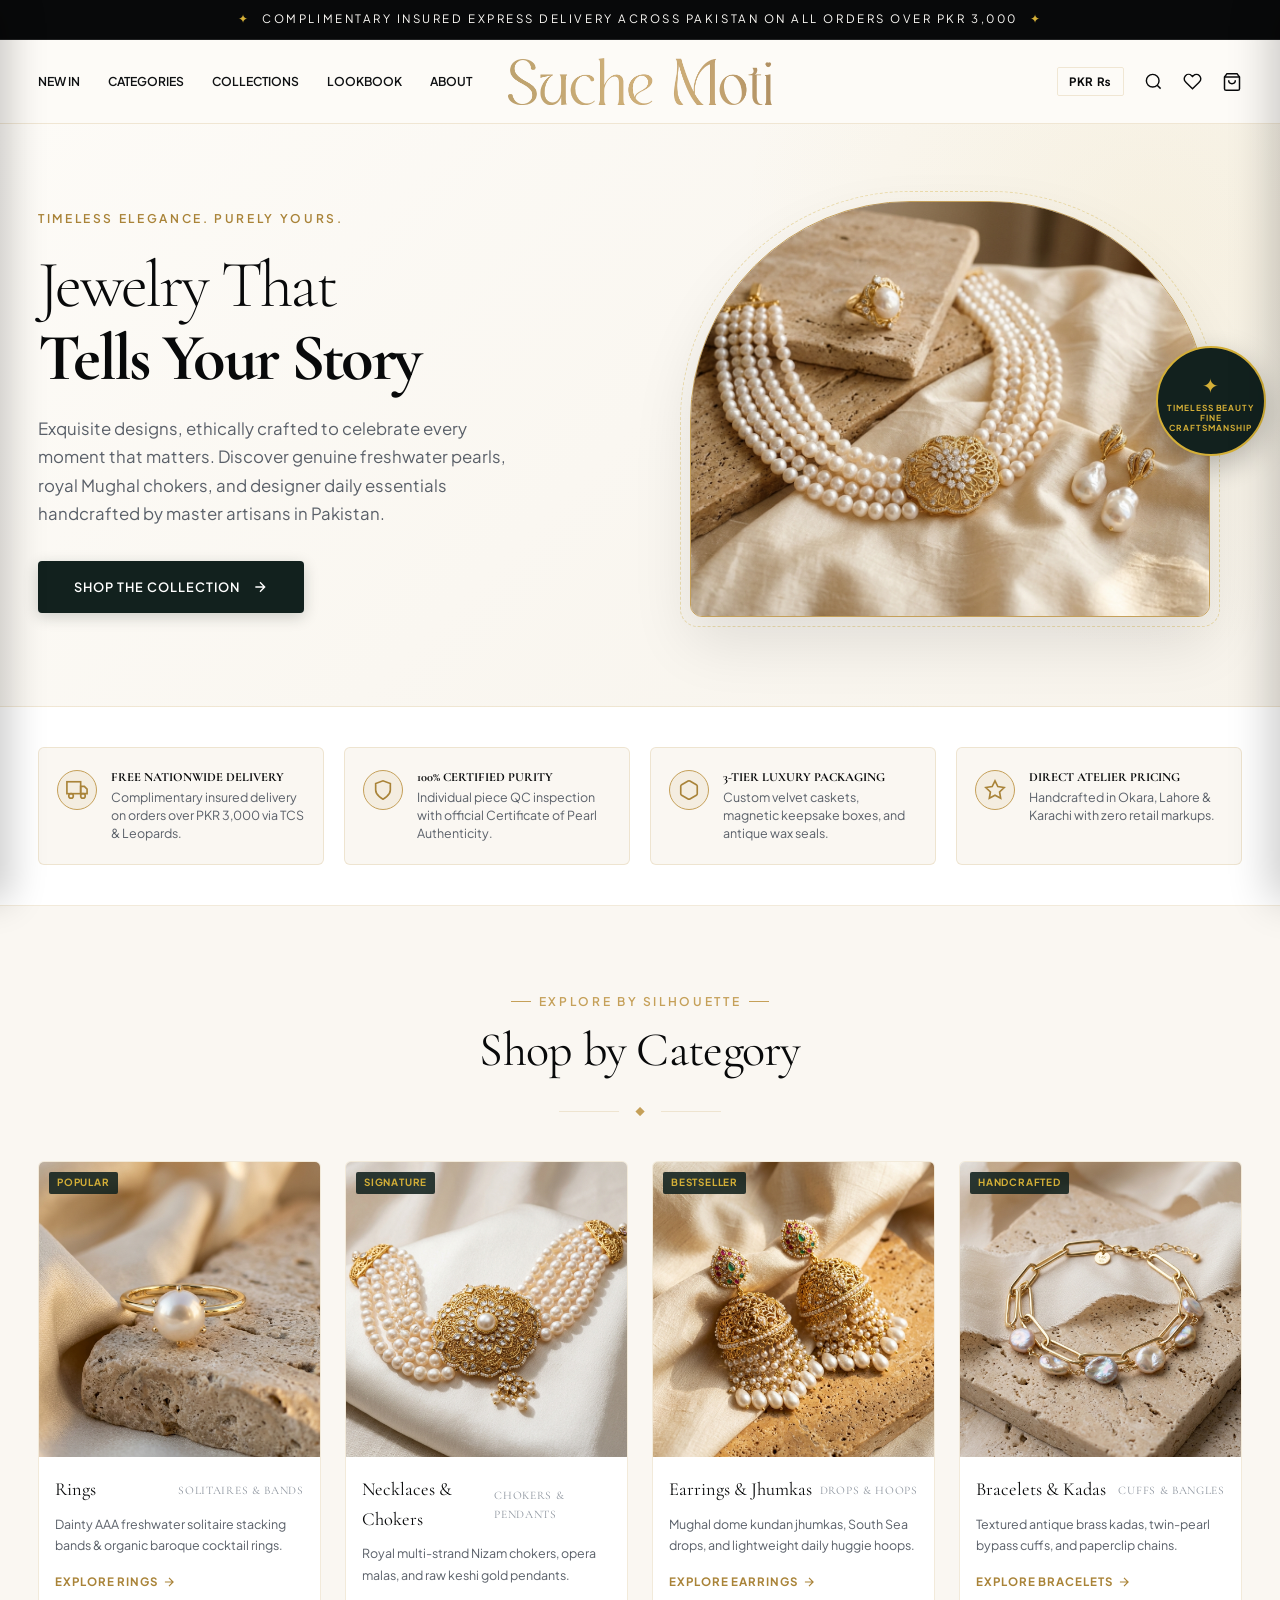
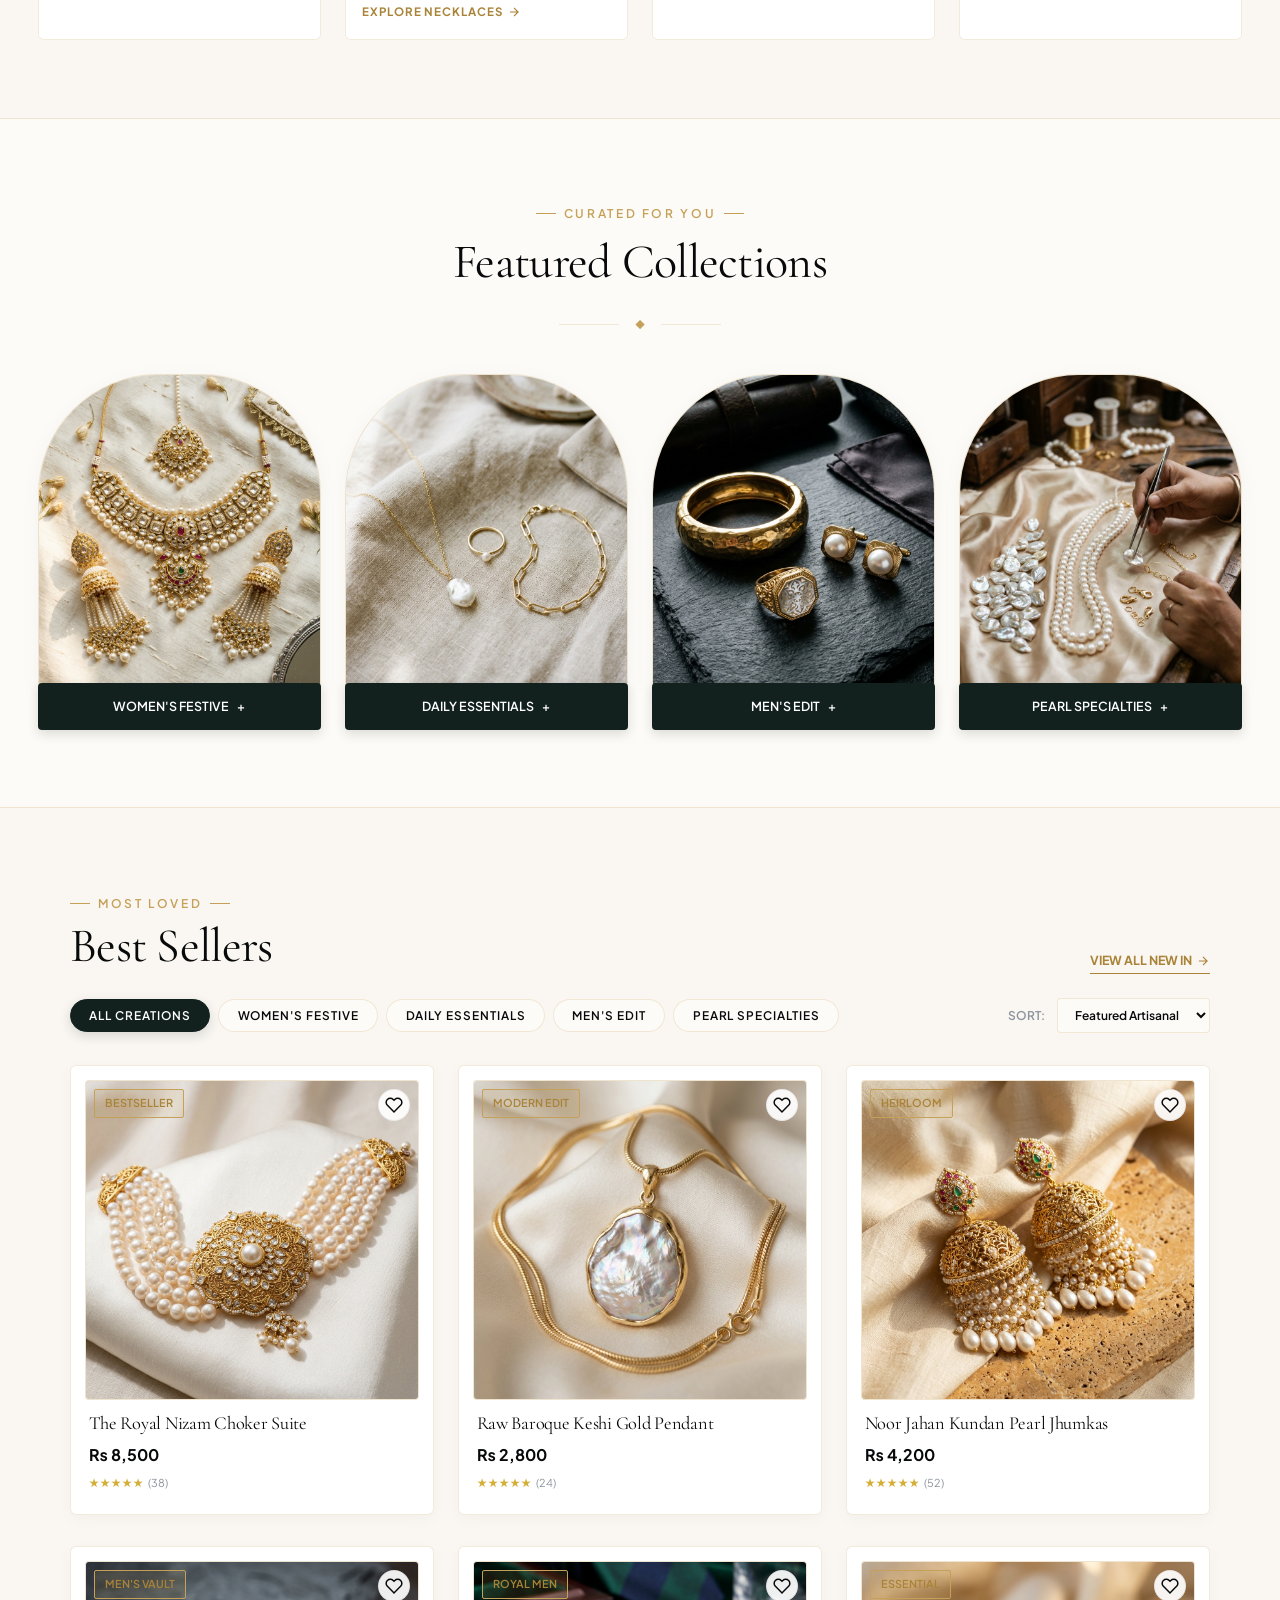
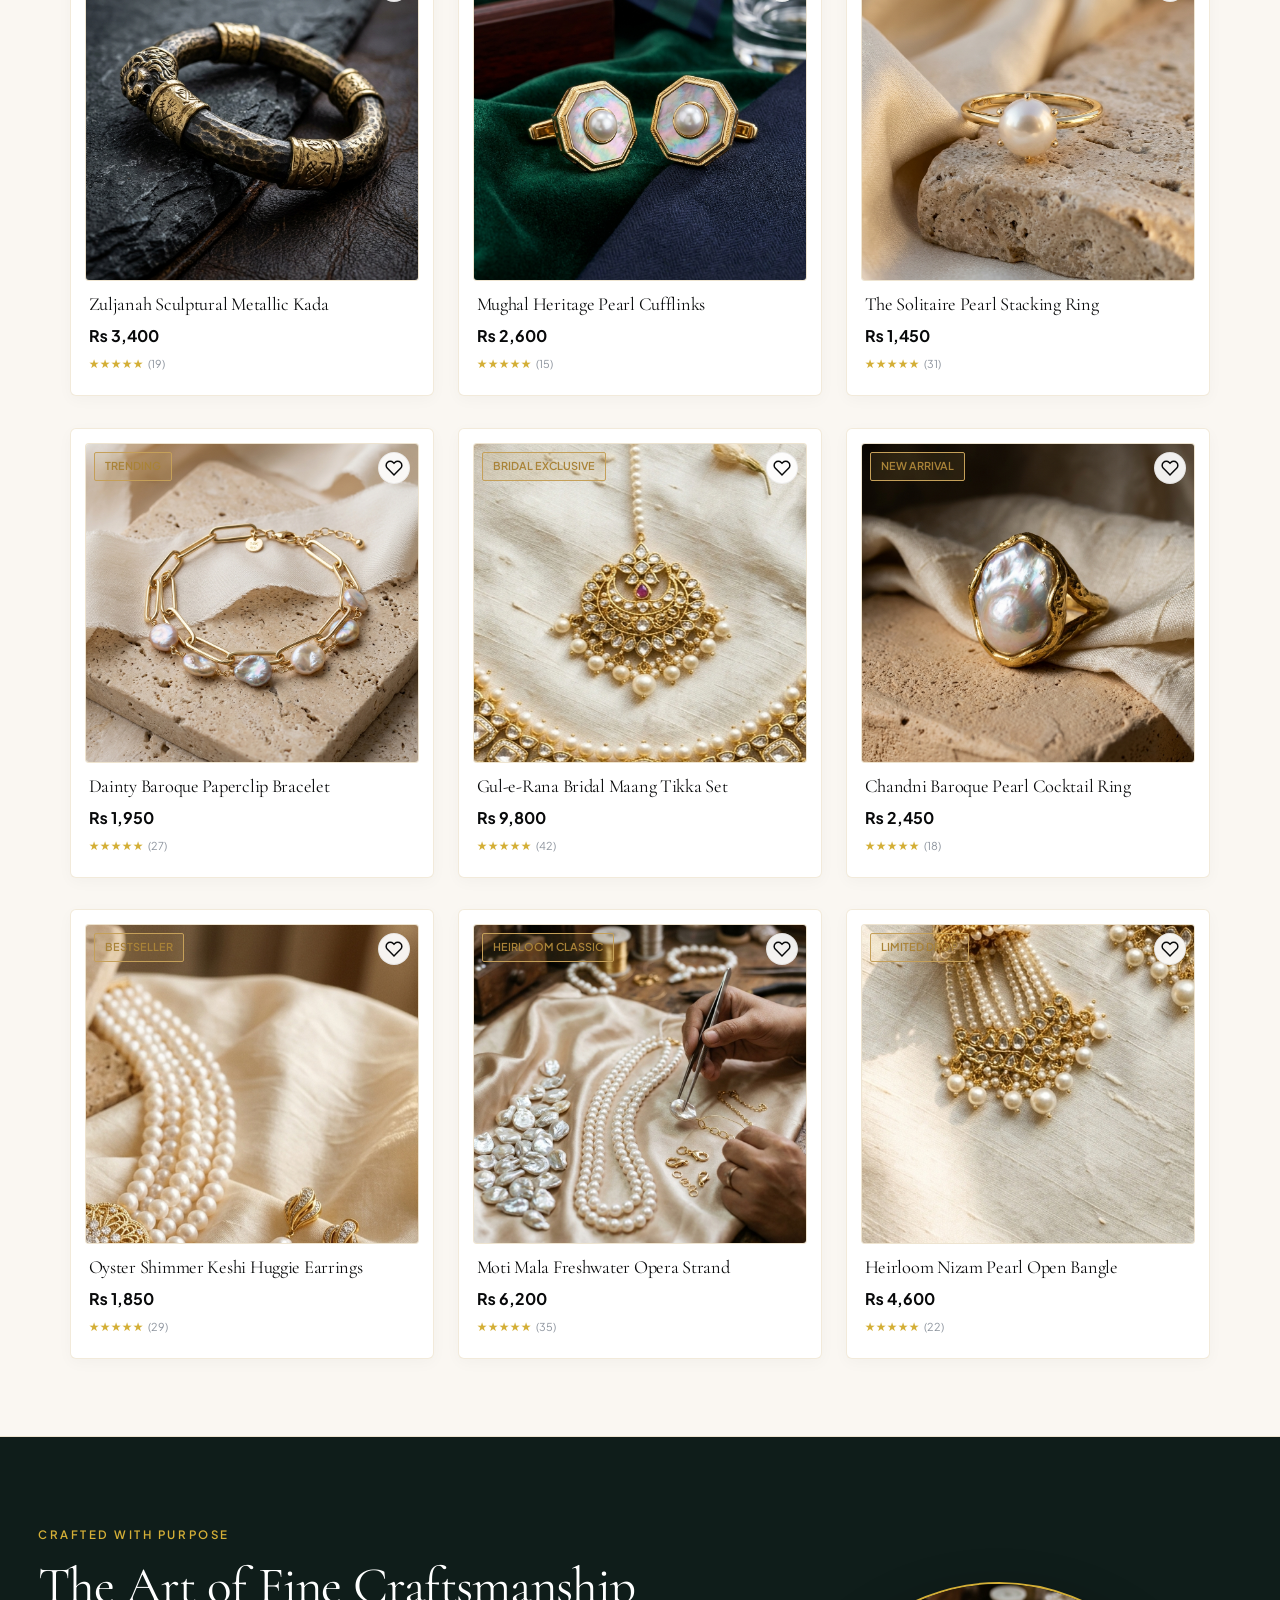
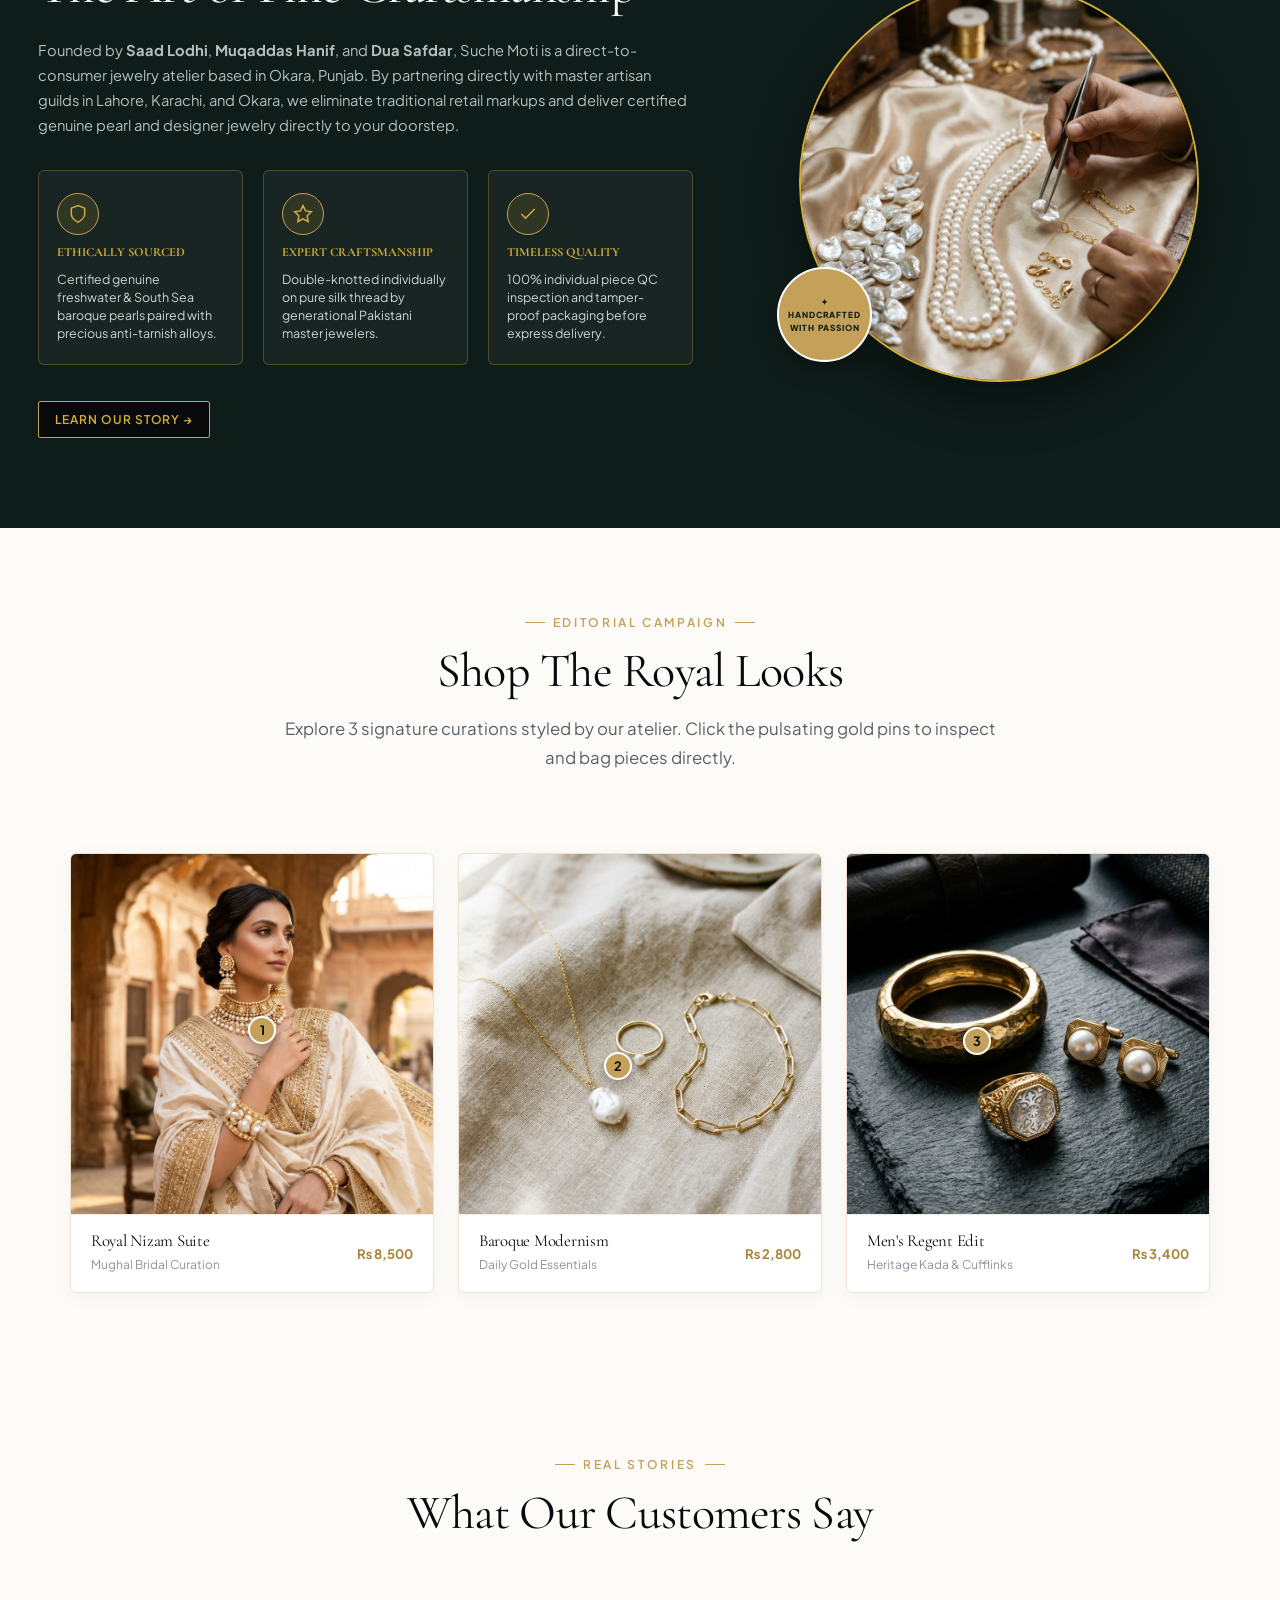
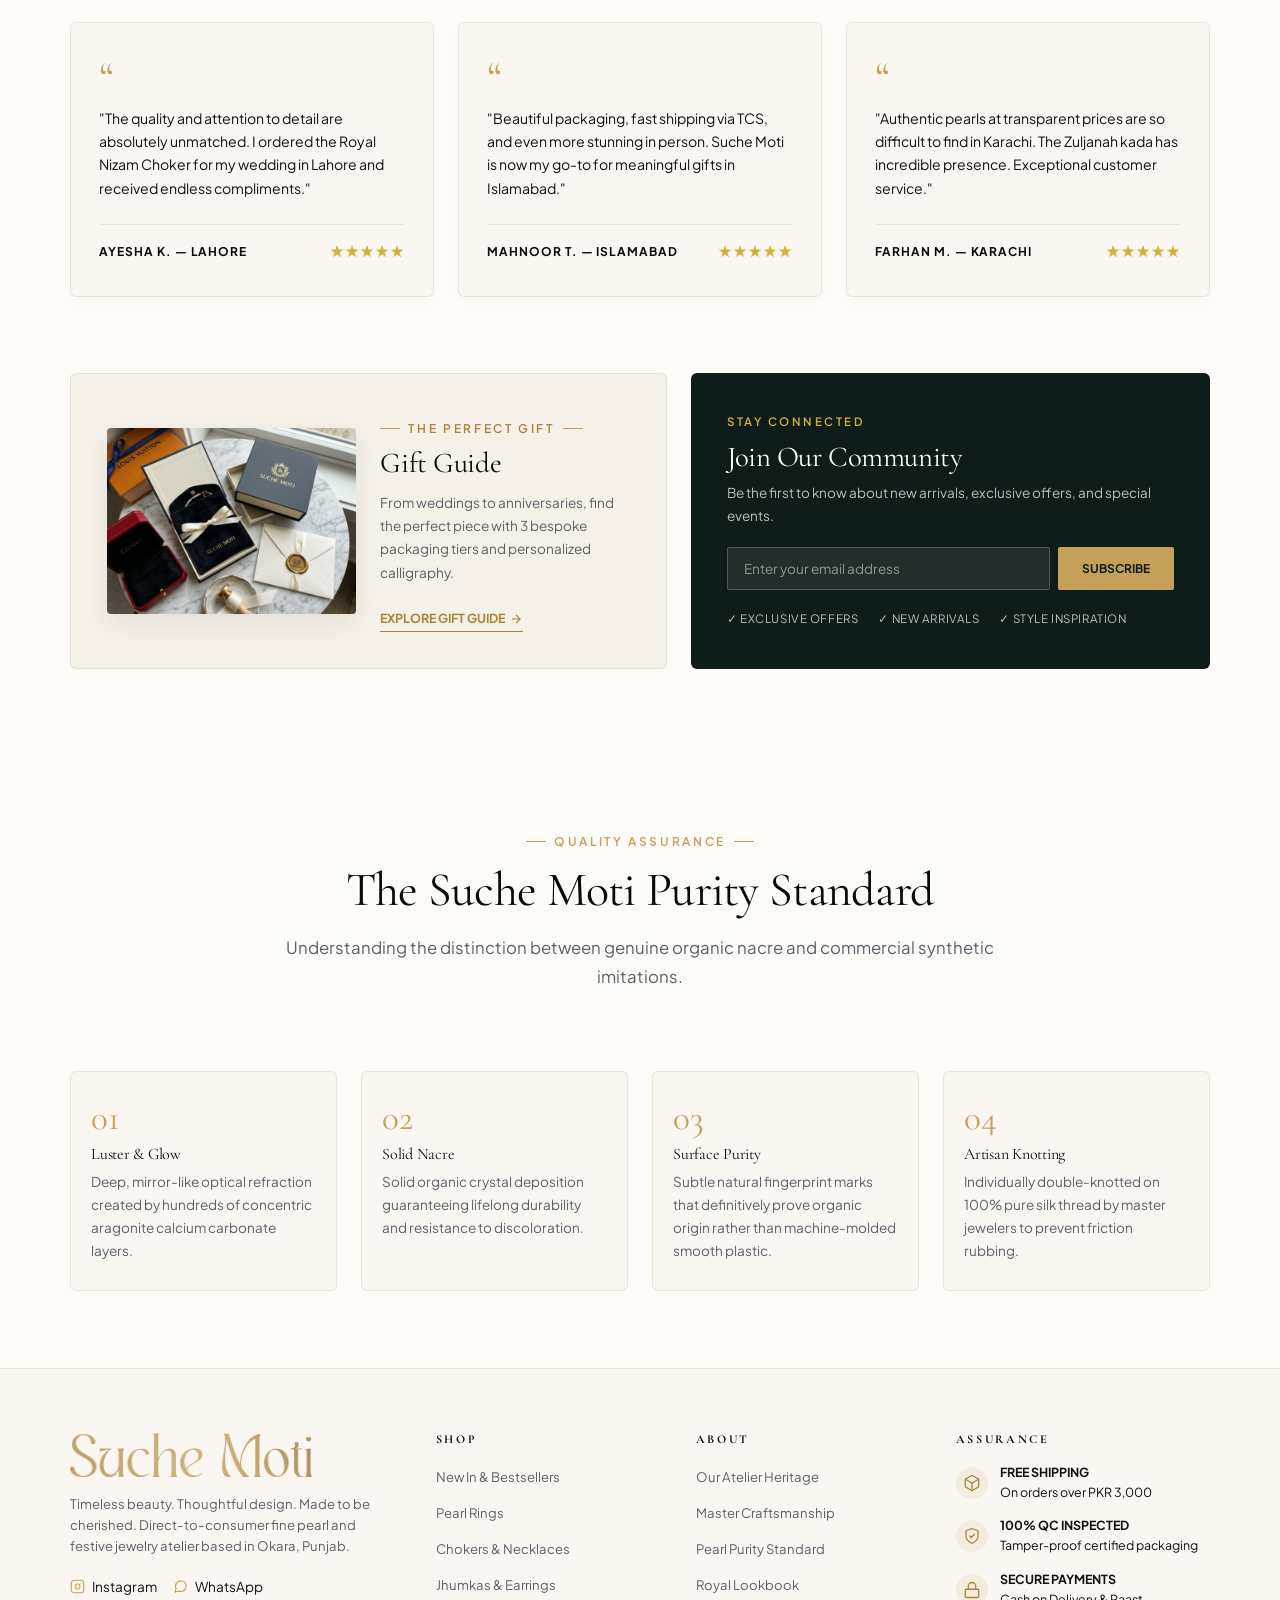
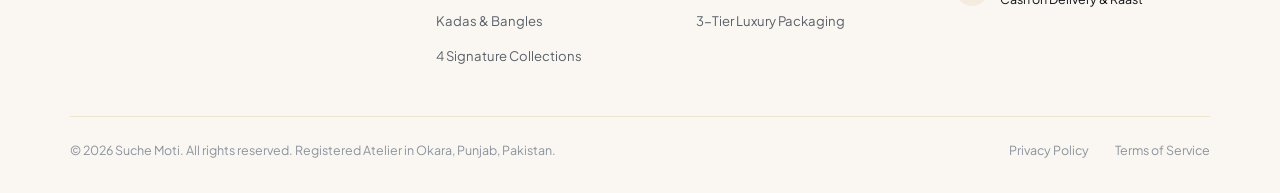
==== commit 54f6ca3e: "feat: eliminate product image duplication with bespoke photography & replace footer emojis with luxu" ====
--- a/index.html
+++ b/index.html
@@ -247,7 +247,7 @@
           <a href="categories.html?type=rings" class="category-card reveal-item">
             <div class="category-card-media luster-sheen-target">
               <span class="category-card-badge">Popular</span>
-              <img src="assets/images/collection_daily.jpg" alt="Pearl & Fine Rings Collection" loading="lazy">
+              <img src="assets/images/product_ring_solitaire.jpg" alt="Pearl & Fine Rings Collection" loading="lazy">
             </div>
             <div class="category-card-info">
               <div class="category-card-name">
@@ -285,7 +285,7 @@
           <a href="categories.html?type=earrings" class="category-card reveal-item">
             <div class="category-card-media luster-sheen-target">
               <span class="category-card-badge">Bestseller</span>
-              <img src="assets/images/collection_festive.jpg" alt="Pearl Earrings and Kundan Jhumkas" loading="lazy">
+              <img src="assets/images/product_jhumkas.jpg" alt="Pearl Earrings and Kundan Jhumkas" loading="lazy">
             </div>
             <div class="category-card-info">
               <div class="category-card-name">
@@ -304,7 +304,7 @@
           <a href="categories.html?type=bracelets" class="category-card reveal-item">
             <div class="category-card-media luster-sheen-target">
               <span class="category-card-badge">Handcrafted</span>
-              <img src="assets/images/collection_mens.jpg" alt="Pearl Bracelets and Brass Kadas" loading="lazy">
+              <img src="assets/images/product_bracelet_paperclip.jpg" alt="Pearl Bracelets and Brass Kadas" loading="lazy">
             </div>
             <div class="category-card-info">
               <div class="category-card-name">
@@ -751,11 +751,13 @@
             Timeless beauty. Thoughtful design. Made to be cherished. Direct-to-consumer fine pearl and festive jewelry atelier based in Okara, Punjab.
           </p>
           <div class="footer-social-links">
-            <a href="https://www.instagram.com/suche.moti1/" target="_blank" rel="noopener noreferrer">
-              <span>📷</span> Instagram
+            <a href="https://www.instagram.com/suche.moti1/" target="_blank" rel="noopener noreferrer" aria-label="Suche Moti Instagram">
+              <svg width="15" height="15" viewBox="0 0 24 24" fill="none" stroke="currentColor" stroke-width="1.8" stroke-linecap="round" stroke-linejoin="round" aria-hidden="true"><rect x="2" y="2" width="20" height="20" rx="5" ry="5"></rect><path d="M16 11.37A4 4 0 1 1 12.63 8 4 4 0 0 1 16 11.37z"></path><line x1="17.5" y1="6.5" x2="17.51" y2="6.5"></line></svg>
+              <span>Instagram</span>
             </a>
-            <a href="https://wa.me/923000000000" target="_blank" rel="noopener noreferrer">
-              <span>💬</span> WhatsApp
+            <a href="https://wa.me/923000000000" target="_blank" rel="noopener noreferrer" aria-label="Suche Moti WhatsApp Concierge">
+              <svg width="15" height="15" viewBox="0 0 24 24" fill="none" stroke="currentColor" stroke-width="1.8" stroke-linecap="round" stroke-linejoin="round" aria-hidden="true"><path d="M21 11.5a8.38 8.38 0 0 1-.9 3.8 8.5 8.5 0 0 1-7.6 4.7 8.38 8.38 0 0 1-3.8-.9L3 21l1.9-5.7a8.38 8.38 0 0 1-.9-3.8 8.5 8.5 0 0 1 4.7-7.6 8.38 8.38 0 0 1 3.8-.9h.5a8.48 8.48 0 0 1 8 8v.5z"></path></svg>
+              <span>WhatsApp</span>
             </a>
           </div>
         </div>
@@ -790,20 +792,25 @@
           <h4 class="footer-heading">ASSURANCE</h4>
           <div class="footer-assurances">
             <div class="assurance-item">
-              <span class="assurance-icon">📦</span>
+              <span class="assurance-icon" aria-hidden="true">
+                <svg width="18" height="18" viewBox="0 0 24 24" fill="none" stroke="currentColor" stroke-width="1.7" stroke-linecap="round" stroke-linejoin="round"><path d="M21 16V8a2 2 0 0 0-1-1.73l-7-4a2 2 0 0 0-2 0l-7 4A2 2 0 0 0 3 8v8a2 2 0 0 0 1 1.73l7 4a2 2 0 0 0 2 0l7-4A2 2 0 0 0 21 16z"></path><polyline points="3.27 6.96 12 12.01 20.73 6.96"></polyline><line x1="12" y1="22.08" x2="12" y2="12"></line></svg>
+              </span>
               <span><strong>FREE SHIPPING</strong><br>On orders over PKR 3,000</span>
             </div>
             <div class="assurance-item">
-              <span class="assurance-icon">🔍</span>
+              <span class="assurance-icon" aria-hidden="true">
+                <svg width="18" height="18" viewBox="0 0 24 24" fill="none" stroke="currentColor" stroke-width="1.7" stroke-linecap="round" stroke-linejoin="round"><path d="M12 22s8-4 8-10V5l-8-3-8 3v7c0 6 8 10 8 10z"></path><polyline points="9 12 11 14 15 10"></polyline></svg>
+              </span>
               <span><strong>100% QC INSPECTED</strong><br>Tamper-proof certified packaging</span>
             </div>
             <div class="assurance-item">
-              <span class="assurance-icon">🔒</span>
-              <span><strong>SECURE PAYMENTS</strong><br>Cash on Delivery & Raast</span>
-            </div>
-          </div>
-        </div>
-
+              <span class="assurance-icon" aria-hidden="true">
+                <svg width="18" height="18" viewBox="0 0 24 24" fill="none" stroke="currentColor" stroke-width="1.7" stroke-linecap="round" stroke-linejoin="round"><rect x="3" y="11" width="18" height="11" rx="2" ry="2"></rect><path d="M7 11V7a5 5 0 0 1 10 0v4"></path></svg>
+              </span>
+              <span><strong>SECURE PAYMENTS</strong><br>Cash on Delivery &amp; Raast</span>
+            </div>
+          </div>
+        </div>
       </div>
 
       <!-- Footer Bottom Bar -->
--- a/css/main.css
+++ b/css/main.css
@@ -2112,12 +2112,23 @@
   font-size: 0.85rem;
   display: inline-flex;
   align-items: center;
-  gap: 6px;
+  gap: 7px;
   transition: color var(--transition-fast);
+}
+
+.footer-social-links a svg {
+  flex-shrink: 0;
+  color: var(--color-gold-500);
+  transition: transform var(--transition-fast), color var(--transition-fast);
 }
 
 .footer-social-links a:hover {
   color: var(--color-gold-600);
+}
+
+.footer-social-links a:hover svg {
+  color: var(--color-gold-600);
+  transform: translateY(-1px);
 }
 
 .footer-heading {
@@ -2161,8 +2172,19 @@
 }
 
 .assurance-icon {
-  color: var(--color-gold-500);
-  font-size: 1.1rem;
+  display: inline-flex;
+  align-items: center;
+  justify-content: center;
+  width: 32px;
+  height: 32px;
+  border-radius: 50%;
+  background: rgba(197, 160, 89, 0.12);
+  color: var(--color-gold-600);
+  flex-shrink: 0;
+}
+
+.assurance-icon svg {
+  display: block;
 }
 
 .footer-bottom-bar {
